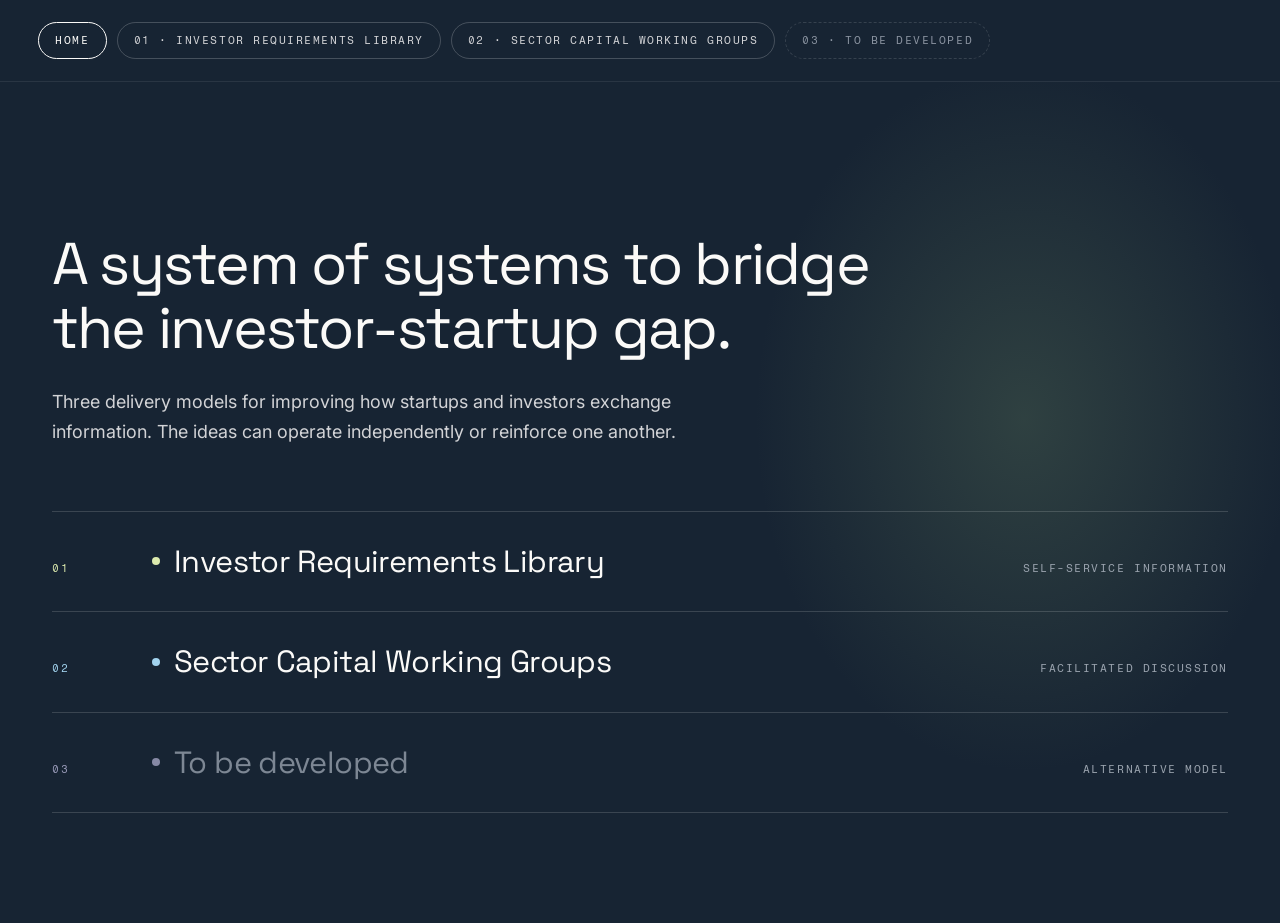
==== bridge/index.html @ 6bd0e29f "Bridge site: hero glow takes the colour of the hovered idea Co-Authored-By: Claude Opus 5.5 <noreply" ====
<!doctype html>
<html lang="en">
<head>
<meta charset="utf-8">
<meta name="viewport" content="width=device-width,initial-scale=1">
<title>Startup and Investor Information · Techleap</title>
<meta name="description" content="Three ways to improve how startups and investors exchange information.">
<meta name="theme-color" content="#172433">
<meta name="robots" content="noindex">
<link rel="preconnect" href="https://fonts.googleapis.com">
<link rel="preconnect" href="https://fonts.gstatic.com" crossorigin>
<link href="https://fonts.googleapis.com/css2?family=Space+Grotesk:wght@300;400;500&family=Inter:wght@400;500&family=Fragment+Mono&display=swap" rel="stylesheet">
<link rel="stylesheet" href="styles.css?v=14">
<link rel="stylesheet" href="case.css?v=14">
<link rel="stylesheet" href="bridge.css?v=14">
<script defer src="app.js?v=14"></script>
</head>
<body class="ir tl" data-view="thesis">
<a class="skip" href="#thesis">Skip to content</a>
<div class="progress" aria-hidden="true"></div>

<header>
  <nav id="main-nav" aria-label="Main navigation">
    <a class="c0" href="#thesis">Home</a>
    <a class="c1" href="#idea1">01 · Investor Requirements Library</a>
    <a class="c2" href="#idea2">02 · Sector Capital Working Groups</a>
    <a class="nav-ph c3" href="#idea3">03 · To be developed</a>
    <div class="mobile-nav-actions"></div>
  </nav>
  <div class="header-tools">
    <button class="quiet menu-toggle" id="menu-toggle" aria-expanded="false" aria-controls="main-nav">Menu <span aria-hidden="true">☰</span></button>
    <span class="temperature" aria-label="Reading progress">0%</span>
  </div>
</header>

<main>

<!-- Hero -->
<section id="thesis" class="dark tl-hero" data-title="Three proposals">
    <div class="wrap">
    <h1 class="reveal">A system of systems to bridge the investor-startup gap.</h1>
    <p class="tl-intro reveal">Three delivery models for improving how startups and investors exchange information. The ideas can operate independently or reinforce one another.</p>
    <div class="tl-ideas reveal">
      <a class="tl-idea c1" href="#idea1"><span>01</span><b>Investor Requirements Library</b><small>Self-service information</small></a>
      <a class="tl-idea c2" href="#idea2"><span>02</span><b>Sector Capital Working Groups</b><small>Facilitated discussion</small></a>
      <a class="tl-idea ph c3" href="#idea3"><span>03</span><b>To be developed</b><small>Alternative model</small></a>
    </div>
  </div>
</section>

<!-- Idea 1 -->
<section id="idea1" class="light tl-idea-sec" data-title="Investor Requirements Library">
  <div class="wrap">
    <a class="tl-back" href="#thesis">← Home</a>
    <div class="tl-idea-head">
      <p class="eyebrow reveal">Idea 01</p>
      <h2 class="reveal">Investor Requirements Library</h2>
      <p class="tl-summary reveal">Collect recurring investor requirements and turn them into practical, sector-specific guidance for startups.</p>
      <div class="tl-mode reveal"><span class="tag">Modality · Asynchronous</span><p>Investor requirements are collected, structured and made available for startups to use independently.</p></div>
    </div>

    <div class="tl-block reveal">
      <span class="tag">The problem</span>
      <p class="tl-lead">Startups often discover what investors require only after fundraising begins. The requirements are fragmented across investors, sectors and individual financing processes.</p>
    </div>

    <div class="tl-block reveal" data-part="2">
      <span class="tag">How it works</span>
      <div class="chain tl-chain"><span>Collect</span><i></i><span>Structure</span><i></i><span>Apply</span><i></i><span>Update</span></div>
      <ol class="tl-steps">
          <li><b>1 · Collect</b><p>Interview investors, production financiers and specialist lenders. Record the evidence they require and the recurring reasons investment decisions are delayed or declined.</p></li>
          <li><b>2 · Structure</b><p>Organise the findings by sector, company maturity, capital need, intended use of funds and financing type.</p></li>
          <li><b>3 · Apply</b><p>Turn the findings into evidence checklists, sector guidance and standard templates that startups can use before approaching investors.</p></li>
          <li><b>4 · Update</b><p>Test the guidance against live financing cases and revise it when investor requirements change.</p></li>
      </ol>
    </div>

    <div class="tl-grid reveal" data-part="3">
      <div class="tl-card">
        <span class="tag">What startups receive</span>
        <ul class="tl-list">
          <li>Sector-specific investor guidance</li>
          <li>A tailored evidence checklist</li>
          <li>A standard format for presenting the financing case</li>
          <li>Clearer feedback on missing evidence</li>
        </ul>
      </div>
      <div class="tl-card">
        <span class="tag">What Techleap learns</span>
        <p>The same information reveals recurring financing barriers across companies and sectors. Techleap can use these patterns to improve its programmes and identify where wider intervention may be needed.</p>
      </div>
    </div>

    <div class="tl-boundary reveal" data-part="3">
      <p>This is not an investor directory, matchmaking platform or promise of capital. It helps startups understand what investors need to make a decision.</p>
    </div>
  </div>
</section>

<!-- Idea 2 -->
<section id="idea2" class="light tl-idea-sec" data-title="Sector Capital Working Groups">
  <div class="wrap">
    <a class="tl-back" href="#thesis">← Home</a>
    <div class="tl-idea-head">
      <p class="eyebrow reveal">Idea 02</p>
      <h2 class="reveal">Sector Capital Working Groups</h2>
      <p class="tl-summary reveal">Bring investors and startups in the same sector together to explain what they need, what they can offer and what prevents them from moving forward.</p>
      <div class="tl-mode reveal"><span class="tag">Modality · Live and participatory</span><p>This addresses the same information gap through direct discussion. Investors and startups explain their needs, constraints and points of disagreement to one another.</p></div>
    </div>

    <div class="tl-block reveal">
      <span class="tag">The problem</span>
      <div class="tl-lead-group">
        <p class="tl-lead">Startups do not always understand which investor requirements are essential, which are negotiable and which reflect the constraints of a particular fund.</p>
        <p class="tl-lead">Investors may not fully understand the development timelines, capital requirements and commercial realities facing companies in the sector.</p>
        <p class="tl-lead">Both sides make decisions with an incomplete view of the other.</p>
      </div>
    </div>

    <div class="tl-block reveal" data-part="2">
      <div class="wg">
        <div class="wg-side">
          <span class="tag">Startups</span>
          <ul><li>Capital needs</li><li>Available evidence</li><li>Commercial constraints</li><li>Fundraising headwinds</li></ul>
        </div>
        <i class="wg-link" aria-hidden="true"></i>
        <div class="wg-core">
          <span class="tag">Facilitated sector discussion</span>
          <ul><li>Compare assumptions</li><li>Examine disagreements</li><li>Identify possible changes</li></ul>
        </div>
        <i class="wg-link" aria-hidden="true"></i>
        <div class="wg-side">
          <span class="tag">Investors</span>
          <ul><li>Investment mandate</li><li>Evidence requirements</li><li>Risk constraints</li><li>Reasons for declining</li></ul>
        </div>
      </div>
      <div class="wg-out">
        <span class="tag">Shared sector findings</span>
        <p>Areas of alignment · Points of disagreement · Actions for both sides · Structural barriers</p>
      </div>
    </div>

    <div class="tl-block reveal" data-part="3">
      <span class="tag">How it works</span>
      <ol class="tl-steps three">
        <li>
          <b>1 · Gather both perspectives</b>
          <p>Before each session, investors and startups provide confidential input on:</p>
          <div class="wg-sub">
            <div><em>Investors</em><ul class="tl-list"><li>What they are trying to invest in</li><li>What evidence they need</li><li>Which risks they can and cannot accept</li><li>Why relevant opportunities fail to progress</li></ul></div>
            <div><em>Startups</em><ul class="tl-list"><li>What capital they need and when</li><li>What evidence they can currently provide</li><li>Where investor requirements are difficult to meet</li><li>Which financing conditions prevent them from progressing</li></ul></div>
          </div>
        </li>
        <li>
          <b>2 · Hold a structured discussion</b>
          <p>A neutral facilitator brings a small, relevant group together around the areas where their responses differ.</p>
          <p>The discussion uses real, anonymised financing cases to examine:</p>
          <ul class="tl-list"><li>Where expectations are aligned</li><li>Where each side misunderstands the other</li><li>What startups could change</li><li>What investors could change</li><li>Which barriers neither side can solve alone</li></ul>
        </li>
        <li>
          <b>3 · Publish the findings</b>
          <p>Produce a concise, anonymised sector brief covering:</p>
          <ul class="tl-list"><li>Investor requirements</li><li>Startup financing needs</li><li>Recurring points of disagreement</li><li>Practical actions for both sides</li><li>Structural barriers requiring further intervention</li></ul>
        </li>
      </ol>
    </div>

    <div class="tl-grid reveal" data-part="4">
      <div class="tl-card">
        <span class="tag">Delivery</span>
        <p>Run recurring working groups for sectors such as climate hardware, biotechnology, agricultural technology and advanced manufacturing.</p>
        <p>Publish the findings on a shared platform so other investors and startups can use them. Update each sector brief as market conditions and investment behaviour change.</p>
      </div>
      <div class="tl-card">
        <span class="tag">The benefit</span>
        <p>Startups gain a clearer view of how investors make decisions. Investors gain a better understanding of the constraints facing companies in the sector. Techleap can identify where better information is sufficient and where a wider market intervention may be required.</p>
      </div>
    </div>

    <div class="tl-boundary reveal" data-part="4">
      <p>This is not a networking event, pitch competition or investor panel. It is a structured discussion designed to improve understanding on both sides of the market.</p>
    </div>

    <div class="tl-connect reveal" data-part="4">
      <span class="tag">How the two ideas connect</span>
      <div class="tl-connect-row">
        <span class="tl-connect-node">02 · Sector Capital Working Groups</span><i aria-hidden="true"></i><span class="tl-connect-node">01 · Investor Requirements Library</span>
      </div>
      <p>The working groups can generate and test the findings published in the Investor Requirements Library. The library makes those findings available to startups that did not attend.</p>
    </div>
  </div>
</section>

<!-- Idea 3: placeholder page -->
<section id="idea3" class="light tl-idea-sec" data-title="Idea 03" data-noslide>
  <div class="wrap">
    <a class="tl-back" href="#thesis">← Home</a>
    <div class="tl-idea-head">
      <p class="eyebrow">Idea 03</p>
      <h2>To be developed</h2>
      <p class="tl-summary">Alternative model</p>
    </div>
  </div>
</section>

</main>

</body>
</html>
---- bridge/styles.css ----
@font-face{font-family:Geist;src:url('assets/geist.woff2') format('woff2');font-weight:100 900;font-display:swap}
:root{--ink:#19212b;--paper:#f3f6f4;--muted:#62676e;--orange:#e6e9ec;--line:#dce0e3;--ease:cubic-bezier(.2,.8,.2,1)}*{box-sizing:border-box}html{scroll-behavior:smooth;scroll-padding-top:90px}body{margin:0;background:var(--paper);color:var(--ink);font-family:Geist,Arial,sans-serif;font-size:16px;line-height:1.55}button,input,a{-webkit-tap-highlight-color:transparent}button,a{touch-action:manipulation}button{font:inherit;cursor:pointer}a{color:inherit}button:focus-visible,a:focus-visible,input:focus-visible,summary:focus-visible{outline:3px solid var(--orange);outline-offset:5px}button{color:inherit}img{max-width:100%;display:block}h1,h2,h3,p{margin:0}h1,h2,h3{font-weight:500;line-height:1.04;letter-spacing:-.055em}h1{font-size:clamp(62px,7.6vw,112px)}h2{font-size:clamp(38px,4.8vw,68px);max-width:20ch}h3{font-size:26px;letter-spacing:-.035em}em{font-style:normal;color:var(--orange)}.wrap{width:min(1280px,calc(100% - 104px));margin:auto}.dark{background:var(--ink);color:#fff}section{padding:100px 0;position:relative;overflow:hidden;scroll-margin-top:10px}.eyebrow{font-size:13px;text-transform:uppercase;letter-spacing:.13em;font-weight:600;margin-bottom:28px}.lede{font-size:21px;line-height:1.5;color:#bac0c5;margin:28px 0 34px;max-width:36ch}.intro{font-size:19px;color:var(--muted);max-width:51ch;margin-top:24px}.dark .intro{color:#bac0c5}.progress{position:fixed;left:0;top:0;height:3px;width:100%;background:var(--orange);transform:scaleX(0);transform-origin:left;z-index:100}header{height:82px;background:rgba(19,25,27,.96);color:white;display:flex;align-items:center;justify-content:space-between;padding:0 4%;position:sticky;top:0;z-index:50;border-bottom:1px solid #ffffff18;backdrop-filter:blur(14px)}.brand img{width:128px;filter:brightness(0) invert(1)}nav{display:flex;gap:32px}nav a{text-decoration:none;font-size:14px;color:#b9bec3;transition:color .2s}nav a:hover,nav a.active{color:#fff}.quiet{background:transparent;border:1px solid #73777c;border-radius:30px;padding:9px 18px;font-size:14px}.quiet:hover{border-color:var(--orange)}.cta{display:inline-flex;gap:45px;align-items:center;background:var(--orange);padding:17px 23px;border:0;border-radius:4px;text-decoration:none;font-size:15px;font-weight:600;transition:transform .25s,background .25s}.cta:hover{background:#5ed48a;transform:translateY(-3px)}.hero{padding:50px 0 0}.hero-grid{display:grid;grid-template-columns:1.1fr 1fr;align-items:center;min-height:650px}.hero-art{height:610px;position:relative;display:grid;place-items:center;isolation:isolate}.hero-art>img{height:490px;object-fit:contain;filter:drop-shadow(0 30px 25px #0008);position:relative;z-index:2;animation:float 7s ease-in-out infinite}.heat-halo{position:absolute;width:90%;aspect-ratio:1;border-radius:50%;background:radial-gradient(ellipse,#e6e9ec80,#21a85c15 45%,transparent 70%);filter:blur(20px);animation:breathe 6s ease-in-out infinite}.orbit{position:absolute;width:94%;aspect-ratio:1;border:1px solid #ffffff18;border-radius:50%}.orbit:after{content:'';position:absolute;inset:30px;border:1px dashed #ffffff12;border-radius:50%;animation:spin 70s linear infinite}.callout{position:absolute;z-index:3;display:flex;flex-direction:column;padding:12px 16px;background:#19212bcc;border-left:2px solid var(--orange);backdrop-filter:blur(10px)}.callout b{font-size:34px;font-weight:500;letter-spacing:-.05em}.callout span{font-size:12px;color:#b9bec3}.callout.top{right:-10px;top:110px}.callout.bottom{left:0;bottom:80px}.render-label{position:absolute;bottom:27px;right:0;color:#959aa1;font-size:12px}.hero-strip{border-top:1px solid #ffffff24;display:grid;grid-template-columns:repeat(3,1fr);padding:27px 0;gap:20px}.hero-strip div{display:flex;gap:22px;align-items:center}.hero-strip strong{color:var(--orange);font-weight:400}.hero-strip span{font-size:14px;color:#c1c5c9}.live{display:inline-block;width:7px;height:7px;background:var(--orange);border-radius:50%;margin-right:8px;box-shadow:0 0 0 5px #e6e9ec15}.skip{position:fixed;left:10px;top:-100px;z-index:101;background:white;padding:15px}.skip:focus{top:10px}footer{padding:30px 0;font-size:13px;color:var(--muted)}@keyframes float{50%{transform:translateY(-12px)}}@keyframes breathe{50%{opacity:.55;transform:scale(.92)}}@keyframes spin{to{transform:rotate(360deg)}}@media(max-width:800px){.wrap{width:calc(100% - 40px)}header{height:70px;padding:0 20px}nav{gap:16px}nav a{font-size:12px}header .quiet{display:none}.brand img{width:100px}.hero-grid{grid-template-columns:1fr}.hero{padding-top:40px}.hero-art{height:440px}.hero-art>img{height:380px}.callout.top{right:0;top:60px}.callout.bottom{bottom:40px}.hero-strip{grid-template-columns:1fr;gap:12px}section{padding:65px 0}.lede{font-size:19px}.eyebrow{font-size:12px}}@media(prefers-reduced-motion:reduce){html{scroll-behavior:auto}*,*:before,*:after{animation:none!important;transition:none!important}}
.section-head{display:grid;grid-template-columns:1.25fr 1fr;gap:70px;align-items:end;margin-bottom:50px}.section-head>.intro{margin:0 0 5px;max-width:38ch}.product-grid,.economics-grid,.market-grid,.expansion-grid,.supply-grid,.team-grid{display:grid;grid-template-columns:1fr 1fr;gap:64px}.product-photo,.supply-photo,.team-photo{position:relative;overflow:hidden;border-radius:6px;background:#e0e4e5}.product-photo{height:460px}.product-photo img,.supply-photo img,.team-photo img{width:100%;height:100%;object-fit:cover;transition:transform 1.2s var(--ease)}.product-photo:hover img,.supply-photo:hover img,.team-photo:hover img{transform:scale(1.025)}.photo-tag{position:absolute;bottom:18px;left:18px;border-radius:3px;background:#19212bdd;color:white;padding:8px 12px;font-size:12px;max-width:calc(100% - 36px)}.product-copy{padding-top:8px}.segmented{display:flex;background:#e6e9eb;padding:5px;border-radius:40px;margin-bottom:32px;max-width:350px;gap:4px}.segmented button{flex:1;border:0;border-radius:30px;padding:12px 8px;background:transparent;font-size:14px;transition:background .25s,box-shadow .25s}.segmented button[aria-pressed=true]{background:white;box-shadow:0 3px 8px #0001}.pill{display:inline-block;text-transform:uppercase;letter-spacing:.08em;font-size:12px;color:#9aa3ad;margin-bottom:16px}.product-copy h3{font-size:38px;line-height:1.12}.product-copy p{color:var(--muted);margin-top:18px;max-width:38ch}.spec-row{display:flex;gap:55px;margin:25px 0}.spec-row b{font-weight:500;font-size:30px;letter-spacing:-.04em}.spec-row small{display:block;color:var(--muted);font-size:13px}details{border-top:1px solid var(--line);margin-top:30px}summary{cursor:pointer;display:flex;justify-content:space-between;gap:25px;padding:20px 0;list-style:none;font-size:14px;font-weight:500}summary::-webkit-details-marker{display:none}summary>span{color:var(--orange);font-size:21px;line-height:1;transition:transform .3s}details[open] summary>span{transform:rotate(45deg)}.detail-body{max-width:100ch;font-size:14px;line-height:1.8;color:var(--muted);padding:0 0 25px;animation:appear .35s var(--ease)}.detail-body a{display:block;margin-top:15px;text-underline-offset:5px}.dark details{border-color:#ffffff25}.dark .detail-body{color:#b7bec4}.cycle{display:grid;grid-template-columns:repeat(4,1fr);position:relative;margin-top:45px;border-top:1px solid var(--line);padding-top:22px;gap:12px}.cycle button{border:0;background:transparent;text-align:left;padding:15px 0;position:relative;font-size:15px}.cycle button span{display:block;font-size:12px;color:var(--muted);margin-bottom:8px}.cycle button[aria-pressed=true]{color:#9aa3ad}.cycle button[aria-pressed=true]:before{content:'';height:3px;position:absolute;top:-24px;left:0;right:0;background:var(--orange)}.cycle-line{position:absolute;top:-2px;left:0;width:50px;height:3px;background:var(--orange);animation:flow 5s linear infinite;pointer-events:none}.cycle-copy{color:var(--muted);font-size:15px;min-height:48px;max-width:82ch}.proof-numbers{display:flex;justify-content:flex-end;gap:48px}.proof-numbers b{display:block;font-size:75px;line-height:1.2;font-weight:400;letter-spacing:-.07em;color:var(--orange)}.proof-numbers span{font-size:13px;color:#b9bfc5}.proof-stage{height:470px;position:relative;overflow:hidden;border-radius:6px}.proof-stage>img{width:100%;height:100%;object-fit:cover}.proof-stage:after{content:'';position:absolute;inset:0;background:linear-gradient(90deg,#121820e8,#12182055 65%,#0001)}.proof-overlay{position:absolute;left:40px;bottom:40px;z-index:2;max-width:440px}.proof-overlay .pill{color:#9aa3ad}.proof-overlay h3{font-size:38px;max-width:18ch}.proof-overlay p{font-size:16px;color:#d6dade;margin:18px 0 25px;max-width:38ch}.proof-overlay a{font-size:14px;text-underline-offset:5px}.proof-tabs{display:grid;grid-template-columns:repeat(3,1fr)}.proof-tabs button{background:transparent;border:0;border-bottom:2px solid #ffffff20;color:#a9afb5;text-align:left;padding:22px 15px;font-size:14px;transition:color .3s,border .3s}.proof-tabs button[aria-pressed=true]{border-color:var(--orange);color:white}.economics-grid{background:white;border:1px solid var(--line);padding:38px;gap:65px;border-radius:6px}.controls label,.cost-card label{display:flex;justify-content:space-between;gap:14px;align-items:center;font-size:14px;margin-top:30px}.controls output,.cost-card output{white-space:nowrap;font-weight:600}input[type=range]{width:100%;accent-color:var(--orange);cursor:pointer;height:30px;margin:13px 0 0}.range-ends{display:flex;justify-content:space-between;font-size:12px;color:var(--muted)}.text-button{border:0;border-bottom:1px solid var(--line);padding:4px 0;background:transparent;font-size:14px;margin-top:35px}.result-head{font-size:24px;letter-spacing:-.035em;line-height:1.3;min-height:62px;max-width:25ch;margin-bottom:25px}.cost-row{margin:23px 0}.cost-row>div:first-child{display:flex;align-items:center;justify-content:space-between;gap:15px;font-size:14px}.cost-row strong{font-size:18px;font-weight:500;font-variant-numeric:tabular-nums}.bar{height:13px;background:#edf0f1;margin-top:10px;border-radius:2px;overflow:hidden}.bar i{display:block;width:80%;height:100%;background:#9ca5ac;transition:width .65s var(--ease)}.accent .bar i{background:var(--orange)}.accent strong{color:#9aa3ad}.fineprint{font-size:13px;color:var(--muted);line-height:1.7;margin-top:26px}.market-section{background:#e4ece7}.market-number{border-right:1px solid #cbd2d7;padding-right:55px}.market-number>b{font-size:160px;letter-spacing:-.09em;line-height:1.15;display:block;font-weight:400;margin:20px 0}.market-number>p{color:var(--muted)}.go-to-market article{padding:0 0 25px;margin-bottom:25px;border-bottom:1px solid #cbd2d7}.go-to-market article:last-child{border:0;margin:0;padding:0}.go-to-market article>span{font-size:12px;letter-spacing:.06em;text-transform:uppercase;color:#9aa3ad}.go-to-market h3{margin:13px 0}.go-to-market p{color:var(--muted);font-size:16px;max-width:41ch}.supply-grid{gap:55px}.supply-photo{height:310px}.supply-steps{display:flex;align-items:center;justify-content:space-between;gap:5px;margin:20px 0}.supply-steps button{border:1px solid var(--line);border-radius:20px;background:transparent;padding:8px 12px;font-size:13px}.supply-steps button[aria-pressed=true]{background:var(--ink);border-color:var(--ink);color:white}.supply-steps>span{color:#858c92}.supply-description{min-height:130px}.supply-description p{font-size:15px;color:var(--muted);margin-top:14px;max-width:50ch}.cost-card{border:1px solid var(--line);padding:35px;border-radius:6px;background:white;align-self:start}.cost-big{font-size:clamp(60px,6vw,85px);line-height:1.2;letter-spacing:-.07em;font-variant-numeric:tabular-nums}.cost-card>p:not(.eyebrow){font-size:14px;color:var(--muted)}.component-bar{background:#b8c2c9;height:32px;margin-top:35px;border-radius:3px;overflow:hidden}.component-bar i{display:block;background:var(--orange);height:100%;width:63%;transition:width .6s var(--ease)}.legend{display:flex;justify-content:space-between;font-size:13px;margin-top:14px}.legend i{display:inline-block;width:8px;height:8px;background:var(--orange);margin-right:8px}.team-section{background:#e4ece7}.team-photo{min-height:540px}.team-grid{align-items:center}.founder{margin-top:30px;border-top:1px solid #cbd2d7;padding-top:24px}.founder h3{font-size:24px}.founder span{display:block;font-size:12px;letter-spacing:.04em;text-transform:uppercase;margin-top:10px;color:#9aa3ad}.founder p{margin-top:14px;color:var(--muted);font-size:15px}.team-next{margin-top:30px;font-size:14px;max-width:48ch}.round-section h2{max-width:22ch}.raise{justify-self:end}.raise>b{font-size:85px;line-height:1.1;font-weight:400;letter-spacing:-.06em;display:block}.raise>span{display:block;color:#9aa3ad;margin:12px 0}.raise small{display:block;color:#a4acb4;font-size:12px}.funds{display:flex;gap:6px}.funds button{flex:var(--allocation);min-width:0;display:flex;flex-direction:column;align-items:flex-start;background:#292c31;border:1px solid #ffffff12;padding:28px 20px;border-radius:4px;transition:background .3s,transform .3s}.funds button[aria-pressed=true]{background:var(--orange);color:var(--ink);transform:scale(1.045);position:relative;z-index:1;box-shadow:0 14px 40px #0006}.funds button>span{font-size:42px;line-height:1.2;letter-spacing:-.06em}.funds button>b{font-size:15px;font-weight:500;margin-top:18px}.funds button>small{font-size:13px;opacity:.8;margin-top:4px}.fund-detail{display:grid;grid-template-columns:150px 1fr 1fr;gap:30px;align-items:start;padding:35px 0;min-height:160px}.fund-detail>span{font-size:12px;text-transform:uppercase;letter-spacing:.08em;color:#9aa3ad}.fund-detail h3{font-size:26px}.fund-detail p{color:#b6bec5;font-size:15px}.milestones{display:grid;grid-template-columns:repeat(3,1fr);gap:36px;border-top:1px solid #ffffff24;padding-top:28px}.milestones b{font-size:21px;font-weight:500}.milestones p{font-size:14px;color:#b6bec5;margin-top:12px;max-width:27ch}.closing{display:flex;align-items:center;justify-content:space-between;gap:30px;margin-top:70px;padding-top:50px;border-top:1px solid #ffffff24}.closing>p{font-size:32px;letter-spacing:-.04em;line-height:1.25}.closing .cta{color:var(--ink)}.deck-controls{position:fixed;z-index:90;bottom:20px;left:50%;transform:translateX(-50%);background:#151c25f5;border:1px solid #ffffff35;border-radius:40px;box-shadow:0 8px 40px #0006;padding:8px;color:white;display:flex;gap:18px;align-items:center;max-width:calc(100% - 30px);white-space:nowrap}.deck-controls[hidden]{display:none}.deck-controls button{background:#ffffff12;border:0;border-radius:25px;padding:9px 14px;font-size:14px}.deck-controls button:hover{background:#e6e9ec;color:#19212b}.deck-controls span{font-size:13px}.deck-controls small{font-size:11px;color:#b9bec5;margin-left:5px}#slide-count{color:#9aa3ad}.presenting section{min-height:calc(100svh - 80px)}.js-motion .reveal{opacity:0;transform:translateY(24px);transition:opacity .8s var(--ease),transform .8s var(--ease)}.js-motion .reveal.visible{opacity:1;transform:none}.state-enter{animation:appear .45s var(--ease)}@keyframes appear{from{opacity:.25;transform:translateY(6px)}to{opacity:1;transform:none}}@keyframes flow{from{left:0;opacity:0}15%{opacity:1}85%{opacity:1}to{left:calc(100% - 50px);opacity:0}}@media(max-width:1050px){.wrap{width:calc(100% - 60px)}.section-head{gap:40px}.product-grid,.economics-grid,.market-grid,.expansion-grid,.supply-grid,.team-grid{gap:32px}.fund-detail{grid-template-columns:1fr 1fr}.fund-detail>span{grid-column:1/-1}.cost-card{padding:25px}.controls label{flex-wrap:wrap}.funds button{padding:24px 15px}.proof-numbers{gap:26px}.team-photo{min-height:500px}}@media(max-width:800px){.wrap{width:calc(100% - 40px)}.section-head{grid-template-columns:1fr;gap:20px;margin-bottom:30px}.section-head>.intro{max-width:50ch}.product-grid,.economics-grid,.market-grid,.expansion-grid,.supply-grid,.team-grid{grid-template-columns:1fr;gap:30px}.product-photo{height:360px}.product-copy{padding:0}.product-copy h3{font-size:34px}.cycle{grid-template-columns:1fr 1fr;gap:0 20px}.cycle button[aria-pressed=true]:before{top:0}.cycle-line{display:none}.cycle-copy{min-height:80px}.proof-numbers{justify-content:flex-start;gap:50px}.proof-numbers b{font-size:60px}.proof-stage{height:420px}.proof-overlay{left:24px;bottom:28px;right:24px}.proof-overlay h3{font-size:32px}.proof-tabs button{font-size:12px;padding:18px 7px}.economics-grid{padding:24px;gap:30px}.result-head{min-height:0}.market-number{border-right:0;padding-right:0;border-bottom:1px solid #cbd2d7;padding-bottom:20px}.market-number>b{font-size:120px}.team-photo{height:390px;min-height:0}.raise{justify-self:start}.raise>b{font-size:70px}.funds{gap:5px}.funds button{flex:1;padding:20px 10px}.funds button>span{font-size:34px}.funds button>b{font-size:13px}.fund-detail{grid-template-columns:1fr;gap:15px;min-height:210px}.milestones{gap:20px}.milestones b{font-size:18px}.milestones p{font-size:13px}.closing{align-items:flex-start;flex-direction:column;margin-top:45px;padding-top:30px}.closing>p{font-size:28px}#slide-title{display:none}.deck-controls{gap:10px}.presenting section{min-height:auto}}@media(max-width:400px){header nav{gap:10px}header nav a{font-size:11px}.brand img{width:85px}.supply-steps button{font-size:12px;padding:8px}.supply-steps>span{font-size:12px}.hero h1{font-size:58px}.proof-tabs button{font-size:11px}}@media(prefers-reduced-motion:reduce){.js-motion .reveal{opacity:1;transform:none}}@media print{header,.progress,.deck-controls,.skip,.cta{display:none!important}body,.dark,.market-section,.team-section{background:white!important;color:#19212b!important}.wrap{width:100%}section{overflow:visible;padding:25px 0;break-before:page}section:first-child{break-before:auto}h1{font-size:60px}h2{font-size:36px}.hero-grid{min-height:0}.hero-art{height:400px}.hero-art>img{height:330px}.hero-strip{color:#19212b}.reveal{opacity:1!important;transform:none!important}p,.intro,.dark .intro,.lede{color:#535b63!important}.product-grid,.team-grid{grid-template-columns:1fr 1fr}.team-photo{min-height:350px}.funds button{color:#19212b!important;background:#eee}.funds button[aria-pressed=true]{background:#c9ced3}details{display:none}.heat-halo,.orbit{display:none}a{text-decoration:none}.callout{display:none}}

/* Review-led additions. Retains Tarnoc's existing type and palette. */
.hero h1{font-size:clamp(48px,5.9vw,86px);max-width:12.5ch}.hero-grid{grid-template-columns:1.15fr .85fr}.hero-strip strong{font-size:clamp(36px,4.8vw,68px);letter-spacing:-.05em;line-height:1.1}.hero-strip>div{align-items:flex-start;flex-direction:column;gap:10px}.hero-strip span{font-size:14px}.temperature{color:var(--orange);font-variant-numeric:tabular-nums;white-space:nowrap;font-size:14px}.orbit-two{transform:rotate(60deg);animation-direction:reverse;animation-duration:24s;inset:18% 6%}.orbit-two::after{content:'';position:absolute;top:50%;left:-4px;width:8px;height:8px;background:var(--orange);border-radius:50%}.turbine-reveal{text-align:center;min-height:100svh;display:grid;place-items:center}.turbine-reveal h2{max-width:none;margin:auto;font-size:clamp(38px,5.3vw,78px)}.turbine-reveal h2 span{color:#9ca3a9}.turbine-reveal .intro{margin:28px auto 0}.unit-reveal{height:clamp(250px,42vh,470px);width:auto;max-width:100%;object-fit:contain;margin:0 auto 38px}.technology-grid{display:grid;grid-template-columns:1.1fr 1fr;gap:64px;align-items:center}.technology-grid svg{width:100%;max-height:580px!important}.technology-steps{display:grid;gap:8px}.technology-steps button{display:grid;grid-template-columns:32px 1fr;text-align:left;padding:20px 16px;border:1px solid transparent;background:transparent;border-radius:8px;color:#9ea7ae;gap:8px 12px}.technology-steps button[aria-pressed=true]{border-color:#3f6b50;background:#1f2b26;color:#f3f6f4}.technology-steps button>span{font-size:12px;color:var(--orange)}.technology-steps b{font-size:22px;line-height:1.2;font-weight:500}.technology-steps p{grid-column:2;font-size:15px;line-height:1.5;max-width:40ch}.flow{stroke-dasharray:7 5;animation:airflow 1.1s linear infinite}.rotor{transform-box:fill-box;transform-origin:center;animation:turbine-spin var(--rpm,1s) linear infinite}@keyframes airflow{to{stroke-dashoffset:-24}}@keyframes turbine-spin{to{transform:rotate(360deg)}}.detail-body p+p{margin-top:18px}.pilot-grid{display:grid;grid-template-columns:repeat(3,1fr);gap:20px}.pilot-grid article{position:relative;aspect-ratio:4/5;overflow:hidden;border-radius:8px;background:#292b30}.pilot-grid article:after{content:'';position:absolute;inset:0;background:linear-gradient(transparent 35%,#19212bee)}.pilot-grid img{width:100%;height:100%;object-fit:cover;transition:transform .6s}.pilot-grid article:hover img{transform:scale(1.025)}.pilot-grid article>div{position:absolute;bottom:28px;left:24px;right:24px;z-index:1}.pilot-grid .eyebrow{margin-bottom:12px;font-size:11px}.pilot-grid h3{font-size:clamp(23px,2.5vw,34px);line-height:1.08;max-width:16ch}.pilot-logos{display:flex;gap:36px;align-items:center;flex-wrap:wrap;margin-top:36px;padding:20px 28px;background:#f3f6f4;border-radius:8px;color:#62676e;font-size:13px}.pilot-logos img{width:110px;height:45px;object-fit:contain}.channels{display:grid;grid-template-columns:repeat(3,1fr);gap:40px}.channels article{border-top:1px solid var(--line);padding-top:24px}.channel-n{display:block;font-size:60px;color:var(--orange);letter-spacing:-.06em;margin-bottom:32px}.channels h3{font-size:30px;margin-bottom:22px}.channels p{color:var(--muted);font-size:16px;line-height:1.6}.channels h4{font-size:13px;margin:28px 0 10px}.channel-proof{font-size:13px;margin-top:26px;padding-top:20px;border-top:1px solid var(--line)}.market-number>b{font-size:clamp(100px,15vw,220px);line-height:1.05;letter-spacing:-.08em;display:block}.margin-card .cost-big{font-size:clamp(70px,9vw,128px)}.margin-card h3{margin:8px 0 20px}.margin-card ul{padding-left:20px;display:grid;gap:16px;margin:32px 0;font-size:16px}.team-roster{display:grid;grid-template-columns:repeat(3,1fr);gap:48px 40px;margin-top:64px}.person img,.person-initials{width:88px;height:88px;object-fit:cover;border-radius:50%;margin-bottom:22px}.person-initials{display:grid;place-items:center;background:#e5e7e9;color:#62676e;font-size:28px}.person h3{font-size:23px;margin-bottom:6px}.person-role{color:var(--orange);font-size:13px;font-weight:600}.person p{font-size:14px;line-height:1.6;color:var(--muted);margin:16px 0;max-width:36ch}.person a{font-size:13px;text-underline-offset:4px}.founder a{text-decoration:none}.founder a:hover{text-decoration:underline}.team-photo{max-height:540px}.final-slide{min-height:100svh;display:flex;align-items:center;padding:120px 0;isolation:isolate}.final-slide h2{font-size:clamp(50px,7.8vw,118px);max-width:17ch;line-height:1.02}.final-slide .intro{font-size:26px;margin-bottom:38px}.final-slide .cta{border:0}.closing-email{display:block;margin-top:28px;font-size:17px;text-underline-offset:6px}.final-temp{position:absolute;bottom:-.25em;right:-.04em;font-size:clamp(150px,29vw,480px);font-weight:600;letter-spacing:-.08em;color:#ffffff05;z-index:-1;line-height:1}.raise b{font-size:clamp(85px,11vw,150px)}dialog{color:var(--ink);background:var(--paper);border:1px solid var(--line);border-radius:16px;padding:52px;width:min(560px,calc(100% - 32px));max-height:90svh}dialog::backdrop{background:#19212bbb}dialog h2{font-size:54px;margin-bottom:24px}dialog>p:not(.eyebrow){margin:20px 0;color:var(--muted)}dialog .cta{display:flex;margin-top:28px}#close-contact{position:absolute;right:16px;top:12px;border:0;background:transparent;font-size:30px}.contact-calendar{display:block;margin-top:20px}.contact-calendar[hidden]{display:none}body:has(dialog[open]){overflow:hidden}
@media(max-width:1000px){header nav{display:none}.hero-grid{grid-template-columns:1fr 1fr}.technology-grid{gap:24px}.channels{gap:24px}.team-roster{gap:36px 24px}.hero h1{font-size:clamp(46px,6vw,70px)}}
@media(max-width:700px){.hero-grid,.technology-grid{grid-template-columns:1fr}.hero h1{font-size:clamp(45px,9.8vw,68px);max-width:14ch}.hero-art{height:380px}.hero-strip{gap:16px}.hero-strip strong{font-size:36px}.hero-strip span{font-size:11px}.temperature{font-size:12px}header{gap:10px}header .quiet{font-size:11px;padding:8px}#present{display:none}.turbine-reveal{min-height:90svh}.channels{grid-template-columns:1fr;gap:42px}.channel-n{margin-bottom:16px;font-size:46px}.pilot-grid{grid-template-columns:1fr}.pilot-grid article{aspect-ratio:5/4}.pilot-grid h3{font-size:32px}.pilot-logos{gap:20px}.pilot-logos img{width:80px}.team-roster{grid-template-columns:repeat(2,1fr)}.person h3{font-size:21px}.bar-row{grid-template-columns:1fr;gap:8px}.bar-lab{display:flex;justify-content:space-between;gap:12px}.bar-lab b{font-size:13px}.bar-lab>span{font-size:11px}.kpis{gap:14px}.kpi .v{font-size:27px}.drw-b{padding:0 20px 24px}.calc-in{grid-template-columns:1fr!important}.final-slide h2{font-size:clamp(45px,9.7vw,72px)}dialog{padding:40px 28px}.hero-strip>div{min-width:0}.technology-grid svg{max-height:430px!important}}
@media(prefers-reduced-motion:reduce){.flow,.rotor,.orbit,.orbit-two{animation:none!important}.bar-fill:before,.pilot-grid img{transition:none!important}}

/* ═══════════════ v3 · visual refinement, September 2026 ═══════════════ */

/* Header: brand left, navigation centred, tools right */
header{display:grid;grid-template-columns:1fr auto 1fr;align-items:center;gap:24px;padding:0 max(24px,3%)}
header nav{justify-self:center;gap:26px}
.header-tools{justify-self:end;display:flex;align-items:center;gap:14px}
.temperature{min-width:5.4ch;text-align:right}

/* Hero: a smaller unit, centred traction figures */
.hero-grid>*{min-width:0}
.hero-strip{grid-template-columns:repeat(3,1fr);justify-items:center;text-align:center;padding:30px 0}
.hero-strip>div{align-items:center}

/* Reveal: larger product image */
.unit-reveal{height:clamp(320px,60vh,660px);margin-bottom:44px}

/* Section heads: the intro sits on the heading's first line */
.section-head{align-items:start}
.section-head>.intro{margin-top:calc(48px + clamp(5px,2.5vw - 14px,21px))}
.section-head>.raise{align-self:end;text-align:right}
.raise>span{margin:8px 0 0}
.section-head.compact{margin-bottom:34px}

/* Deep-dive rail: replaces the inline + expanders, opens the sheet on the right */
.deep{display:flex;flex-wrap:wrap;align-items:center;gap:10px;margin-top:36px;padding-top:22px;border-top:1px solid var(--line)}
.dark .deep{border-color:#ffffff22}
.deep-label{font-size:13px;font-weight:600;letter-spacing:.02em;margin-right:8px}
.deep button{font:inherit;font-size:13px;font-weight:500;padding:9px 15px;border-radius:30px;border:1px solid #c3c9ce;background:transparent;color:inherit;transition:border-color .2s,background .2s,transform .2s}
.deep button:hover{border-color:var(--orange);background:#e6e9ec14;transform:translateY(-1px)}
.dark .deep button{border-color:#ffffff30}
.product-copy .deep{margin-top:28px}
.market-number .deep{margin-top:28px;border-color:#cbd2d7}

/* Technology diagram */
.technology-grid svg{width:100%;height:auto;max-height:560px!important}

/* Product selector */
.segmented{max-width:300px}

/* Pilots: location pins, logos centred on the dark ground */
.pilot-grid .pin{display:inline-flex;align-items:center;gap:8px;margin-top:12px;font-size:12px;color:#c6ccd1}
.pilot-grid .pin:before{content:'';width:7px;height:7px;border-radius:50%;background:var(--orange);box-shadow:0 0 0 4px #e6e9ec26;flex:none}
.pilot-logos{justify-content:center;gap:clamp(28px,5vw,72px);margin-top:44px;padding:30px 0 0;background:transparent;border-radius:0;border-top:1px solid #ffffff18;color:#8f969c;font-size:12px;text-transform:uppercase;letter-spacing:.12em}
.pilot-logos img{width:auto;height:36px;max-width:170px;object-fit:contain;opacity:.85;transition:opacity .2s}
.pilot-logos img:hover{opacity:1}

/* Supply: two margin targets */
.margin-card .eyebrow{margin-bottom:22px}
.margin-pair{display:grid;grid-template-columns:1fr 1fr;gap:24px;margin-bottom:22px}
.margin-pair>div{border-left:2px solid var(--orange);padding-left:18px}
.margin-pair .cost-big{font-size:clamp(54px,5.4vw,84px);line-height:1;letter-spacing:-.06em}
.margin-pair b{display:block;font-size:17px;font-weight:500;margin-top:10px}
.margin-pair span{display:block;font-size:13px;color:var(--muted);margin-top:2px}
.margin-card ul{margin:22px 0}
.cost-card>p:not(.eyebrow):not(.fineprint){font-size:15px}

/* Team: frame the founders */
.team-photo img{object-position:88% 50%}

/* Sheet: the deep dive, opening from the right */
dialog#sheet{outline:none;border:0;padding:0;margin:0 0 0 auto;max-width:min(580px,100%);width:100%;height:100%;max-height:100%;background:transparent;color:#f3f6f4;border-radius:0;overflow:visible}
dialog#sheet::backdrop{background:#08090bb8;backdrop-filter:blur(6px)}
.sheet-in{outline:none;height:100%;overflow-y:auto;overscroll-behavior:contain;background:linear-gradient(170deg,#181f22,#151619 60%,#151c25);border-left:1px solid #ffffff1c;padding:clamp(28px,3.4vw,44px) clamp(24px,3vw,48px) clamp(48px,6vw,72px);box-shadow:-30px 0 80px -30px #000c}
dialog#sheet[open] .sheet-in{animation:sheetIn .46s var(--ease) both}
@keyframes sheetIn{from{transform:translateX(34px);opacity:.3}}
.sheet-x{position:sticky;top:0;float:right;z-index:3;width:36px;height:36px;border-radius:50%;background:#26282e;border:1px solid #ffffff22;color:#d6dade;font-size:20px;line-height:1;display:grid;place-items:center;transition:transform .3s,border-color .2s}
.sheet-x:hover{border-color:var(--orange);transform:rotate(90deg)}
#sheetK{color:var(--orange);margin-bottom:14px}
#sheetH{font-size:clamp(26px,2.6vw,34px);line-height:1.12;letter-spacing:-.04em;max-width:20ch;font-weight:500}
#sheetB{margin-top:24px}
#sheetB p{font-size:14.5px;line-height:1.7;color:#c1c7cc;margin-bottom:15px}
#sheetB p:last-child{margin-bottom:0}
#sheetB b{color:#fff;font-weight:500}
#sheetB h4{font-size:13px;font-weight:600;letter-spacing:.02em;color:#fff;margin:26px 0 11px;padding-top:16px;border-top:1px solid #ffffff18}
#sheetB ul{margin:0 0 15px;padding-left:0;list-style:none}
#sheetB li{font-size:14px;line-height:1.65;color:#c1c7cc;padding-left:18px;position:relative;margin-bottom:8px}
#sheetB li::before{content:'';position:absolute;left:0;top:.7em;width:7px;height:1px;background:var(--orange)}
#sheetB .src{font-size:11.5px;line-height:1.65;color:#8b9298;border-top:1px solid #ffffff18;padding-top:14px;margin-top:22px}
#sheetB table{width:100%;border-collapse:collapse;font-size:13px;margin:6px 0 18px;font-variant-numeric:tabular-nums}
#sheetB th,#sheetB td{padding:9px 8px;text-align:right;border-bottom:1px solid #ffffff14}
#sheetB th:first-child,#sheetB td:first-child{text-align:left}
#sheetB th{font-weight:500;color:#8b9298;font-size:11px;text-transform:uppercase;letter-spacing:.08em}
#sheetB tr.tot td{color:#fff;font-weight:500;border-bottom:0}
#sheetB .warn{border:1px solid #e6e9ec48;background:#e6e9ec12;border-radius:8px;padding:14px 16px;font-size:13.5px;line-height:1.6;color:#e2e6e9;margin:18px 0}
#sheetB a{display:inline-block;margin-top:18px;font-size:14px;text-underline-offset:5px}
body:has(dialog#sheet[open]){overflow:hidden}

@media(max-width:1000px){header{grid-template-columns:auto 1fr}header nav{display:none}.header-tools{justify-self:end}}
@media(max-width:800px){.margin-pair{gap:16px}.hero-strip{grid-template-columns:1fr}.pilot-logos{gap:24px}.pilot-logos img{height:26px}#economics{padding:60px 0}dialog#sheet{max-width:100%}.sheet-in{border-left:0}.section-head>.intro{margin-top:0}.section-head>.raise{text-align:left}}
@media(max-width:700px){.unit-reveal{height:clamp(260px,50vh,460px)}}
@media print{.deep,dialog#sheet{display:none!important}.calc-drawer{display:none}}

/* ═══════════════ v4 · second review round, September 2026 ═══════════════ */

/* Hero: fills the first screen, smaller headline, larger unit, rings centred on it */
.hero{padding:0;min-height:calc(100svh - 82px);display:flex;flex-direction:column;justify-content:center}
.hero-grid{min-height:0;flex:1 0 auto;align-items:center;padding:24px 0 8px}
.hero h1{font-size:clamp(34px,3.55vw,54px);max-width:none;line-height:1.06}
.hero .lede{margin:22px 0 30px}
.hero-art{height:clamp(360px,50svh,520px);container-type:size}
.hero-art>img{height:72cqh;width:auto;max-width:none;object-fit:contain}
.heat-halo{width:min(92cqw,92cqh);aspect-ratio:1;inset:0;margin:auto}
.orbit{position:absolute;inset:0;margin:auto;width:min(96cqw,96cqh);aspect-ratio:1;border:1px solid #ffffff18;border-radius:50%}
.orbit:after{content:'';position:absolute;inset:26px;border:1px dashed #ffffff12;border-radius:50%;animation:spin 70s linear infinite}
.orbit.orbit-two{width:min(70cqw,70cqh);border-style:dashed;border-color:#ffffff14;transform:none;animation:spin 24s linear infinite reverse}
.orbit-two::after{content:'';position:absolute;inset:auto;top:50%;left:-4px;width:8px;height:8px;margin-top:-4px;background:var(--orange);border:0;border-radius:50%;box-shadow:0 0 0 5px #e6e9ec22;animation:none}
.callout.top{right:0;top:10%}
.callout.bottom{left:0;bottom:2%}
.render-label{bottom:8px}
.hero-strip{padding:26px 0 30px;flex:none}
.hero-strip strong{font-size:clamp(34px,4.2vw,60px)}

/* Product: grid follows the section-head split, product frames match the studio photos */
.product-grid,.supply-grid{grid-template-columns:1.25fr 1fr;gap:70px}
.product-photo{height:auto;aspect-ratio:4/3;background:#a9a9a9;display:grid;place-items:center}
.product-photo img{width:100%;height:100%;object-fit:contain}
.product-photo[data-look=render]{background:#e9ecee}
.product-photo[data-look=render] img{padding:6%}
.spec-row{gap:44px}

/* Calculator: results first, assumptions in a drawer */
#economics{padding:70px 0}
.hintbox,.assump{font-size:12px;line-height:1.6;color:var(--muted)}
.calc{border:1px solid var(--line);border-radius:12px;overflow:hidden;background:#fff}
.calc-out{padding:24px 30px 22px}
.calc-out-head{display:flex;justify-content:space-between;align-items:baseline;gap:20px;margin-bottom:18px}
.calc-out-head .eyebrow{margin:0}
.calc-out-head .hintbox{font-size:11.5px;text-align:right;max-width:52ch}
.calc-main{display:grid;grid-template-columns:1.6fr 1fr;gap:36px 48px;align-items:start}
.bars{display:grid;gap:12px}
.bar-row{display:grid;grid-template-columns:210px 1fr;gap:16px;align-items:center}
.bar-lab b{font-size:14px;display:block;font-weight:500;line-height:1.25}
.bar-lab>span{font-size:11.5px;color:var(--muted)}
.bar-track{height:34px;background:#eceff1;border-radius:5px;position:relative}
.bar-fill{height:100%;position:relative;isolation:isolate;display:flex;align-items:center;justify-content:flex-end;padding:0 10px}
.bar-fill:before{content:'';position:absolute;inset:0;background:#b3bcc4;transform:scaleX(var(--p,1));transform-origin:left;border-radius:5px;z-index:-1;transition:transform .25s}
.bar-fill.ttk:before{background:#9fe6b9}
.bar-fill.combi:before{background:#5ed48a}
.bar-fill span{font-size:13.5px;font-weight:600;font-variant-numeric:tabular-nums;padding:2px 6px;background:#ffffffd9;border-radius:3px}
.bar-row.win .bar-lab b:after{content:' · Lowest';color:#1c6f40;font-size:11px;font-weight:600}
.verdict{margin:18px 0 0;padding:14px 0 0;border-top:1px solid var(--line);font-size:14px;line-height:1.55;color:#3c4247;max-width:none}
.kpis{display:grid;gap:0;border-left:1px solid var(--line);padding-left:36px;align-self:stretch;align-content:space-between}
.kpi{text-align:center;padding:14px 8px}
.kpi+.kpi{border-top:1px solid var(--line)}
.kpi .v{font-size:clamp(28px,3vw,42px);font-weight:500;letter-spacing:-.04em;color:#9aa3ad;line-height:1.05}
.kpi .k{font-size:11.5px;color:var(--muted);line-height:1.45;margin:8px auto 0;max-width:24ch}
.calc-out .assump{margin-top:18px;padding-top:14px;border-top:1px solid var(--line);font-size:11px;line-height:1.55;color:#7a8087}
.calc-drawer{border-top:1px solid var(--line);background:#f0f2f4;margin:0}
.calc-drawer summary{display:flex;justify-content:space-between;align-items:center;padding:16px 30px;font-size:14px;font-weight:500;cursor:pointer;list-style:none}
.calc-drawer summary::-webkit-details-marker{display:none}
.calc-drawer summary>span{color:inherit;font-size:14px;transform:none!important;transition:none}
.calc-drawer summary i{font-style:normal;color:var(--orange);font-size:22px;line-height:1;transition:transform .3s}
.calc-drawer[open] summary i{transform:rotate(45deg)}
.calc-drawer[open] summary{border-bottom:1px solid var(--line)}
.calc-in{padding:20px 30px 24px;display:grid;grid-template-columns:repeat(4,1fr);gap:16px 26px;align-content:start;animation:appear .35s var(--ease)}
.fld{min-width:0}
.fld.span2{grid-column:span 2}
.fld-t{font-size:12px;font-weight:500;margin-bottom:7px;color:var(--ink)}
.fld label{display:flex;justify-content:space-between;align-items:baseline;gap:8px;font-size:12px;margin:0 0 2px;color:#4c5157;line-height:1.35}
.fld label>span{white-space:nowrap;overflow:hidden;text-overflow:ellipsis;min-width:0}
.fld label b{white-space:nowrap;font-size:12.5px;font-weight:600;color:var(--ink);font-variant-numeric:tabular-nums}
.fld input[type=range]{width:100%;margin:2px 0 0;height:18px;accent-color:var(--orange)}
.seg{display:flex;border:1px solid #cbd1d6;padding:3px;gap:3px;border-radius:6px;background:#fff}
.seg button{border:0;background:transparent;padding:8px;border-radius:4px;font-size:12px;flex:1;white-space:nowrap}
.seg button[aria-pressed=true]{background:var(--ink);color:#f3f6f4}
.calc-in-foot{grid-column:1/-1;display:flex;justify-content:flex-end}
.calc-in .text-button{margin:0;font-size:12px;border-bottom-color:#b8bec3}
.model-note{margin-top:16px;font-size:12px;max-width:none}

/* Market: the funnel from the Claude deck */
.why{display:flex;gap:18px;align-items:flex-start;border-left:2px solid var(--orange);padding:4px 0 4px 18px;margin:-10px 0 40px;max-width:70ch}
.why>span{font-size:11px;letter-spacing:.14em;text-transform:uppercase;color:#9aa3ad;font-weight:600;flex:none;padding-top:.45em}
.why p{font-size:18px;line-height:1.5;letter-spacing:-.01em}
.why b{font-weight:600}
.market-grid{grid-template-columns:1.1fr .9fr;gap:40px;align-items:start}
.funnel{display:flex;flex-direction:column;gap:10px}
.fun-b{position:relative;border-radius:8px;padding:16px 20px;overflow:hidden;border:1px solid #cbd2d7;background:#fff}
.fun-b::before{content:'';position:absolute;inset:0;transform-origin:left center;transform:scaleX(var(--w,1));background:linear-gradient(90deg,#e6e9ec38,#21a85c10);transition:transform 1s var(--ease)}
.fun-b>*{position:relative}
.fun-t{display:flex;justify-content:space-between;align-items:baseline;gap:14px;flex-wrap:wrap}
.fun-t b{font-size:clamp(22px,2.2vw,30px);font-weight:500;letter-spacing:-.04em;font-variant-numeric:tabular-nums}
.fun-t b.hot{color:#9aa3ad}
.fun-t span{font-size:13px;color:#3c4247}
.fun-n{font-size:12px;color:var(--muted);margin-top:6px;line-height:1.55}
.fun-b.last{border-color:#e6e9ec70}
.market-side{display:grid;gap:12px;align-content:start}
.europe-card{background:#fff;border:1px solid #cbd2d7;border-radius:8px;padding:22px 24px}
.europe-card .eyebrow{margin-bottom:16px;color:#9aa3ad}
.europe-stats{display:grid;grid-template-columns:1fr 1fr;gap:16px}
.europe-stats b{display:block;font-size:clamp(30px,3.2vw,44px);font-weight:500;letter-spacing:-.04em;line-height:1;font-variant-numeric:tabular-nums}
.europe-stats span{display:block;font-size:12.5px;color:var(--muted);margin-top:6px}
.europe-card>p{font-size:12.5px;color:var(--muted);margin-top:16px;line-height:1.6}
.tap{width:100%;text-align:left;font:inherit;color:inherit;cursor:pointer;background:#fff;border:1px solid #cbd2d7;border-radius:8px;padding:20px 44px 20px 24px;position:relative;transition:border-color .2s,transform .2s}
.tap:hover{border-color:var(--orange);transform:translateY(-2px)}
.tap::after{content:'+';position:absolute;top:16px;right:18px;font-size:20px;line-height:1;color:var(--orange);transition:transform .3s}
.tap:hover::after{transform:rotate(90deg)}
.tap .tag{display:block;font-size:11px;letter-spacing:.12em;text-transform:uppercase;color:#9aa3ad;font-weight:600;margin-bottom:8px}
.tap h3{font-size:20px;line-height:1.2;letter-spacing:-.03em}
.tap p{font-size:13px;color:var(--muted);margin-top:8px;line-height:1.55}
#sheetB .spec-table td:first-child{color:#8b9298;font-size:12px}
#sheetB .spec-table td,#sheetB .spec-table th{text-align:left;vertical-align:top;line-height:1.45}
#sheetB .spec-table th{color:#fff;font-size:12px;letter-spacing:.06em}

/* Scale path: rows aligned across the three columns */
.channels{grid-template-columns:repeat(3,1fr);gap:0 40px}
.channels article{display:grid;grid-template-rows:subgrid;grid-row:span 7;row-gap:0;align-items:start}
.channel-n{margin-bottom:24px}
.channels h3{margin-bottom:6px;font-size:28px}
.channels .phase{display:block;font-size:12px;letter-spacing:.1em;text-transform:uppercase;color:#9aa3ad;font-weight:600;margin-bottom:20px}
.channels article>p{margin-bottom:0}
.channels h4{margin:24px 0 8px}
.milestone{margin-top:26px;padding:16px 18px;border-radius:8px;background:#eef1f3;border:1px solid var(--line)}
.milestone span{display:block;font-size:11px;letter-spacing:.12em;text-transform:uppercase;color:#9aa3ad;font-weight:600;margin-bottom:6px}
.milestone b{font-size:16px;font-weight:500;letter-spacing:-.01em}

/* Supply: photo follows the selected step */
.supply-photo{background:#a9a9a9;height:auto;aspect-ratio:3/2}
.supply-photo img{object-fit:cover;object-position:center}
.supply-photo[data-look=contain] img{object-fit:contain}

/* Round: animated figure */
.raise>b{font-variant-numeric:tabular-nums}

@media(max-width:1100px){.calc-main{grid-template-columns:1.3fr 1fr;gap:28px}.calc-in{grid-template-columns:repeat(2,1fr)}.fld.span2{grid-column:span 2}.bar-row{grid-template-columns:170px 1fr}.channels{gap:0 24px}}
@media(max-width:1000px){.hero{min-height:0}.hero-grid{padding:40px 0 10px}}
@media(max-width:800px){.hero h1{font-size:clamp(34px,7.6vw,46px)}.hero-art{height:clamp(320px,44svh,420px)}.product-grid,.supply-grid{grid-template-columns:1fr;gap:30px}.calc-main{grid-template-columns:1fr;gap:20px}.kpis{border-left:0;padding-left:0;border-top:1px solid var(--line)}.kpi{text-align:left;padding:12px 0}.calc-out{padding:20px}.calc-drawer summary{padding:14px 20px}.calc-in{padding:16px 20px 20px;grid-template-columns:1fr}.fld.span2{grid-column:auto}.calc-out-head{flex-direction:column;align-items:flex-start;gap:6px}.calc-out-head .hintbox{text-align:left}.bar-row{grid-template-columns:1fr;gap:6px}.why{flex-direction:column;gap:6px;margin:0 0 28px}.why p{font-size:16px}.market-grid{grid-template-columns:1fr}.channels{grid-template-columns:1fr;gap:42px}.channels article{display:block}.spec-row{gap:28px}}
@media(max-width:700px){.hero h1 br{display:none}}

/* ═══════════════ v5 · brochure material, September 2026 ═══════════════ */

/* Technology: the house cutaway */
.home-band{display:grid;grid-template-columns:1.15fr .85fr;gap:56px;align-items:center;margin-top:56px;padding-top:48px;border-top:1px solid #ffffff18}
.home-art{position:relative;isolation:isolate}
.home-art:before{content:'';position:absolute;inset:8% 10%;background:radial-gradient(ellipse at 45% 35%,#e6e9ec66,#21a85c14 45%,transparent 70%);filter:blur(26px);z-index:-1}
.home-art img{width:100%;height:auto;max-height:460px;object-fit:contain}
.home-copy h3{font-size:clamp(26px,2.6vw,34px);margin:0 0 20px}
.home-copy ul{list-style:none;padding:0;margin:0;display:grid;gap:14px}
.home-copy li{position:relative;padding-left:20px;font-size:15px;line-height:1.55;color:#bac0c5}
.home-copy li:before{content:'';position:absolute;left:0;top:.7em;width:8px;height:1px;background:var(--orange)}
.home-copy li b{color:#fff;font-weight:500}

/* Pilots: four cards, a resident's voice, the partner wall */
.pilot-grid{grid-template-columns:repeat(4,1fr);gap:16px}
.pilot-grid h3{font-size:clamp(19px,1.75vw,25px);max-width:none}
.pilot-grid article>div{left:20px;right:20px;bottom:22px}
.pilot-grid .pin{font-size:11.5px}
.voice{display:grid;grid-template-columns:150px 1fr;gap:28px;align-items:center;margin:28px 0 0;padding:22px 28px 22px 22px;border:1px solid #ffffff1c;border-radius:10px;background:#1f2833}
.voice img{width:150px;height:110px;object-fit:cover;border-radius:6px}
.voice blockquote{margin:0;font-size:clamp(18px,1.6vw,22px);line-height:1.35;letter-spacing:-.02em}
.voice figcaption{margin-top:10px;font-size:13px;color:#aeb6bd;line-height:1.5}
.voice figcaption b{color:#fff;font-weight:500}
.partner-wall{margin-top:44px;padding-top:30px;border-top:1px solid #ffffff18;text-align:center}
.wall-label{font-size:12px;text-transform:uppercase;letter-spacing:.12em;color:#8f969c;margin-bottom:22px}
.wall{display:flex;flex-wrap:wrap;justify-content:center;align-items:center;gap:26px 44px;margin:0 auto 36px;max-width:1100px}
.wall img{height:34px;width:auto;max-width:150px;object-fit:contain;opacity:.82;transition:opacity .2s}
.wall img.mid{height:44px}
.wall img.tall{height:58px}
.wall img:hover{opacity:1}
.wall.press{gap:26px 56px;margin-bottom:0}
.wall.press img{height:34px;max-width:200px}

/* Economics: payback examples and the Warmtefonds */
.payback{display:grid;grid-template-columns:1.1fr .9fr;gap:24px;margin-top:28px}
.payback>div{background:#fff;border:1px solid var(--line);border-radius:12px;padding:24px 28px}
.payback .eyebrow{margin-bottom:16px}
.payback table{width:100%;border-collapse:collapse;font-size:14px;font-variant-numeric:tabular-nums}
.payback th,.payback td{padding:10px 8px;text-align:right;border-bottom:1px solid var(--line)}
.payback th:first-child,.payback td:first-child{text-align:left}
.payback th{font-size:11px;text-transform:uppercase;letter-spacing:.08em;color:var(--muted);font-weight:600}
.payback td:last-child{font-weight:600;color:#9aa3ad}
.payback tr:last-child td{border-bottom:0}
.payback .fineprint{margin-top:14px;font-size:12px}
.payback-fund h3{font-size:clamp(24px,2.4vw,30px);margin:0 0 18px}
.fund-math{display:grid;grid-template-columns:repeat(3,1fr);gap:14px;margin-bottom:16px}
.fund-math>div{border-left:2px solid #cbd2d7;padding-left:14px}
.fund-math>div.net{border-color:var(--orange)}
.fund-math b{display:block;font-size:clamp(26px,2.6vw,36px);font-weight:500;letter-spacing:-.04em;line-height:1;font-variant-numeric:tabular-nums}
.fund-math .net b{color:#9aa3ad}
.fund-math span{display:block;font-size:12px;color:var(--muted);margin-top:6px;line-height:1.4}
.payback-fund>p:not(.eyebrow){font-size:13.5px;color:var(--muted);line-height:1.6}

@media(max-width:1100px){.pilot-grid{grid-template-columns:repeat(2,1fr)}.pilot-grid article{aspect-ratio:5/4}}
@media(max-width:800px){.home-band{grid-template-columns:1fr;gap:28px;margin-top:40px}.pilot-grid{grid-template-columns:1fr}.voice{grid-template-columns:1fr;gap:16px}.voice img{width:100%;height:180px}.wall{gap:20px 28px}.wall img{height:24px;max-width:110px}.wall img.mid{height:32px}.wall img.tall{height:42px}.wall.press img{height:24px}.payback{grid-template-columns:1fr}.fund-math{grid-template-columns:1fr;gap:12px}}

/* ═══════════════ v6 · fourth review round ═══════════════ */

/* Reveal: the Combi Max render */
.unit-reveal{height:clamp(320px,58vh,600px);max-width:100%}

/* Technology: pinned diagram, steps follow the scroll */
#technology{overflow:visible}
.tech-scroll{position:relative}
.tech-sticky{position:sticky;top:96px}
.technology-steps button{transition:background .3s,border-color .3s,color .3s}
#cycSvg path,#cycSvg g{transition:opacity .35s}

/* Partners & press: light strip under the product */
#partners{padding:44px 0 52px;border-top:1px solid var(--line);border-bottom:1px solid var(--line);background:#fff}
#partners .partner-wall{margin:0;padding:0;border:0}
#partners .wall-label{color:var(--muted)}
#partners .wall img{opacity:.72}
#partners .wall img:hover{opacity:1}

/* Market: the map */
.eu-map{position:relative;margin:4px 0 18px;border-radius:8px;overflow:hidden;background:#e4ece7}
.eu-map img{width:100%;height:auto;display:block}
.eu-pin{position:absolute;left:var(--x);top:var(--y);transform:translate(-50%,-50%);display:flex;align-items:center;gap:8px;white-space:nowrap;font-size:12px;line-height:1.15;pointer-events:none}
.eu-pin i{width:9px;height:9px;border-radius:50%;background:var(--ink);border:2px solid #fff;box-shadow:0 0 0 3px #19212b22;flex:none}
.eu-pin b{font-weight:600;color:var(--ink)}
.eu-pin small{display:block;font-size:10.5px;color:#4c5157}
.eu-pin>span{display:block}.eu-pin b{display:block}
.eu-pin.nl{transform:translate(-100%,-50%);flex-direction:row-reverse;text-align:right;margin-left:-6px}
.eu-pin.gb{transform:translate(-100%,-50%);flex-direction:row-reverse;text-align:right;margin-left:-6px}
.eu-pin.de{transform:translate(0,-50%);margin-left:-4px}
.eu-pin.nl i{background:var(--orange);box-shadow:0 0 0 3px #e6e9ec33}
.europe-card .europe-stats{padding-top:16px;border-top:1px solid #dfe4e8}

/* Closing: direct contact */
.closing-contact{display:flex;flex-wrap:wrap;gap:6px 22px;align-items:baseline;margin-top:30px;font-size:16px;color:#bac0c5}
.closing-contact b{color:#fff;font-weight:500}
.closing-contact a{text-underline-offset:6px}
.contact-phone{display:block;margin-top:16px;font-size:15px;text-underline-offset:5px}

/* Calculator: assumptions text lives in the drawer */
.calc-in .assump{grid-column:1/-1;margin:4px 0 0;padding-top:14px;border-top:1px solid var(--line);font-size:11px;line-height:1.55;color:#7a8087}

@media(max-width:800px){.tech-sticky{position:static}.tech-scroll{height:auto!important}#partners{padding:36px 0}.eu-pin{font-size:11px}.eu-pin small{font-size:9.5px}.closing-contact{flex-direction:column;gap:6px}}


/* ═══════════════ v7 · closing spectacle, Calendly, patent figure ═══════════════ */
.final-slide{overflow:hidden;background:#0c1112;padding:120px 0 96px}
.final-bg{position:absolute;inset:0;z-index:-1;overflow:hidden;background:radial-gradient(ellipse at 50% 120%,#1b1c21,#0c1112 60%)}
.final-glow{position:absolute;left:62%;top:58%;width:130vmax;height:130vmax;transform:translate(-50%,-50%);background:radial-gradient(circle,#e6e9ecb8 0%,#21a85c66 16%,#21a85c1c 34%,transparent 56%);filter:blur(48px) hue-rotate(-160deg);animation:final-warm 14s ease-in-out infinite alternate,final-drift 19s ease-in-out infinite alternate}
@keyframes final-warm{0%{filter:blur(48px) hue-rotate(-130deg);opacity:.5}28%{filter:blur(48px) hue-rotate(-15deg);opacity:.85}100%{filter:blur(48px) hue-rotate(12deg);opacity:1}}
@keyframes final-drift{from{transform:translate(-50%,-50%) scale(.9)}to{transform:translate(-44%,-58%) scale(1.08)}}
.final-ring{position:absolute;left:64%;top:56%;border-radius:50%;border:1px solid #ffffff16;transform:translate(-50%,-50%)}
.final-ring.a{width:104vmax;height:104vmax;border-color:#ffffff0d}
.final-ring.b{width:74vmax;height:74vmax;border-style:dashed;border-color:#ffffff14;animation:final-spin 110s linear infinite}
.final-ring.c{width:46vmax;height:46vmax;border-color:#e6e9ec33;animation:final-spin 64s linear infinite reverse}
.final-ring.c i{position:absolute;top:50%;left:-6px;width:12px;height:12px;margin-top:-6px;border-radius:50%;background:var(--orange);box-shadow:0 0 0 8px #e6e9ec22,0 0 30px 6px #e6e9ec88}
@keyframes final-spin{to{transform:translate(-50%,-50%) rotate(360deg)}}
.final-embers{position:absolute;inset:0}
.final-embers i{position:absolute;left:var(--x);bottom:-20px;width:var(--s);height:var(--s);border-radius:50%;background:#a4e9bd;box-shadow:0 0 12px 2px #e6e9ec88;opacity:0;animation:ember var(--t) linear infinite;animation-delay:var(--dl)}
@keyframes ember{0%{transform:translate(0,0) scale(1);opacity:0}8%{opacity:var(--o)}60%{opacity:calc(var(--o)*.7)}100%{transform:translate(28px,-110vh) scale(.35);opacity:0}}
.final-slide .wrap{position:relative;z-index:1}
.final-slide h2{text-shadow:0 20px 60px #0009}
.final-temp{font-size:clamp(170px,32vw,540px);color:transparent;-webkit-text-stroke:1px #ffffff12;background:linear-gradient(120deg,#ffffff10,#e6e9ec22 50%,#ffffff08);-webkit-background-clip:text;background-clip:text;bottom:-.18em;right:-.03em;animation:final-float 9s ease-in-out infinite alternate;z-index:0}
@keyframes final-float{from{transform:translateY(0)}to{transform:translateY(-18px)}}
.final-foot{position:absolute;left:0;right:0;bottom:26px;margin:0;text-align:center;font-size:12.5px;color:#7f868d;z-index:1}
.presenting .final-slide{min-height:100svh}
.sheet-figure{margin:0 0 22px;border:1px solid #ffffff18;border-radius:8px;overflow:hidden;background:#0d1213}
.sheet-figure img{width:100%;height:auto;display:block;padding:18px;box-sizing:border-box;opacity:.8}
.sheet-figure figcaption{padding:10px 14px;font-size:12px;color:#8b9298;background:#181f22;border-top:1px solid #ffffff14}
.sheet-figure figcaption b{color:#fff;font-weight:500}
.contact-calendar{display:block;margin-top:20px;font-size:15px;text-underline-offset:5px}
.contact-phone{margin-top:12px}
@media(max-width:800px){.final-slide{padding:90px 0 80px}.final-glow{left:50%;top:50%}.final-ring{left:50%;top:50%}.final-temp{font-size:clamp(140px,40vw,300px)}}
@media(prefers-reduced-motion:reduce){.final-glow,.final-ring,.final-embers i,.final-temp{animation:none!important}.final-glow{filter:blur(48px)}}

/* Project logos under the pilots (dark ground), press strip stays light */
.project-wall{margin-top:40px;padding-top:30px;border-top:1px solid #ffffff18;text-align:center}
.project-wall .wall-label{color:#8f969c}
.project-wall .wall{margin-bottom:0}
.voice{margin-top:36px}

/* Market: why + funnel on the left, Europe card on the right, both ending together */
.market-grid{grid-template-columns:1.05fr .95fr;gap:36px;align-items:stretch}
.market-left{display:flex;flex-direction:column}
.market-left .why{margin:0 0 26px;max-width:none}
.market-left .funnel{flex:1;justify-content:space-between}
.fun-b{padding:18px 22px}
.market-side{align-content:stretch}
.europe-card{display:flex;flex-direction:column}
.europe-card .eu-map{flex:1;display:flex;align-items:center}
.market-section .deep{border-color:#cbd2d7}
@media(max-width:800px){.market-grid{grid-template-columns:1fr}.market-left .why{margin:0 0 20px}}

/* Responsive completion: retain every action and allow content to reflow. */
.menu-toggle,.mobile-nav-actions{display:none}
.section-head>*,.product-grid>*,.supply-grid>*,.market-grid>*,.team-grid>*,.calc-main>*,.technology-grid>*{min-width:0}
.spec-row{flex-wrap:wrap;gap:24px 32px}
.supply-steps{flex-wrap:wrap;justify-content:flex-start;gap:8px}
.table-scroll{max-width:100%;overflow-x:auto;overscroll-behavior-x:contain}
#sheetB .table-scroll table{min-width:420px}
#sheetB a,.contact-calendar,.contact-phone{overflow-wrap:anywhere}
.sheet-x,#close-contact{width:44px;height:44px}
.final-foot{padding:0 20px}
@media screen and (max-width:1200px){
  header{grid-template-columns:auto 1fr;gap:16px}
  header .menu-toggle{display:inline-flex;align-items:center;gap:12px;min-height:44px;order:1}
  header nav{display:none;position:absolute;top:100%;left:0;right:0;padding:16px 24px 24px;background:var(--ink);border-bottom:1px solid #ffffff24;max-height:calc(100dvh - 82px);overflow-y:auto;overscroll-behavior:contain;justify-self:stretch;gap:4px}
  header nav.is-open{display:grid;grid-template-columns:1fr 1fr}
  header nav a{display:flex;align-items:center;min-height:44px;padding:8px;font-size:15px}
  .mobile-nav-actions{display:flex;flex-wrap:wrap;gap:12px;grid-column:1/-1;padding-top:16px;border-top:1px solid #ffffff24;margin-top:8px}
  header .mobile-nav-actions .quiet,header .mobile-nav-actions #present{display:block;min-height:44px;font-size:14px;padding:8px 16px}
}
@media screen and (min-width:801px) and (max-width:1100px){
  .product-grid,.supply-grid{gap:32px;grid-template-columns:1fr 1fr}
  .margin-pair{gap:16px}
  .margin-pair .cost-big{font-size:48px}
}
@media screen and (max-width:800px){
  .hero-grid,.technology-grid{grid-template-columns:minmax(0,1fr)}
  .hero-grid{gap:24px;padding-top:40px}
  .hero h1{font-size:clamp(32px,7.6vw,46px)}
  .hero h1 br{display:none}
  .hero .cta{gap:16px;max-width:100%;justify-content:space-between}
  .hero-art>img{max-width:100%;height:72cqh}
  .render-label{bottom:0;font-size:11px}
  .callout.bottom{bottom:8%}
  .hero-strip{grid-template-columns:repeat(3,minmax(0,1fr));gap:12px}
  .hero-strip strong{font-size:clamp(28px,6vw,40px)}
  .hero-strip span{font-size:12px;line-height:1.4}
  .section-head>.intro{margin-top:0}
  .technology-grid{gap:24px}
  .technology-steps button{padding:16px 12px}
  .technology-steps b{font-size:20px}
  .spec-row{gap:16px 24px}
  .spec-row>div{flex:1 1 80px}
  .spec-row b{font-size:26px}
  .product-photo,.supply-photo{min-width:0}
  .seg button{white-space:normal;min-height:44px}
  .fld label>span{white-space:normal;overflow:visible}
  .fld input[type=range]{height:44px}
  .kpi .k{margin-left:0;max-width:none}
  .bar-lab{flex-wrap:wrap;gap:4px 12px}
  .europe-card .eu-map{flex:none;display:grid;grid-template-columns:1fr;gap:12px;padding-bottom:16px}
  .eu-map img{grid-column:1/-1}
  .eu-map .eu-pin{position:static;transform:none;margin:0 16px;flex-direction:row;text-align:left;white-space:normal;font-size:13px;gap:12px}
  .eu-pin small{font-size:12px}
  .eu-pin>span{display:flex;flex-wrap:wrap;gap:4px 8px;align-items:baseline}
  .sheet-in{padding:20px 20px max(40px,env(safe-area-inset-bottom));max-width:100%}
  #sheetH{clear:both;padding-top:12px}
  #sheetK{padding-top:12px}
  dialog:not(#sheet){padding:48px 24px 28px;max-height:calc(100dvh - 32px)}
  dialog h2{font-size:40px}
  .deep button,.supply-steps button,.deck-controls button,.text-button{min-height:44px}
  .deck-controls{bottom:max(12px,env(safe-area-inset-bottom));gap:8px}
  .presenting .final-slide{padding-bottom:140px}
}
@media screen and (max-width:480px){
  .margin-pair{gap:12px}
  .margin-pair>div{padding-left:0;border-left:0}
  .margin-pair .cost-big{font-size:44px}
  .team-roster{grid-template-columns:1fr;gap:32px;margin-top:40px}
  .person p{max-width:none}
  .funds{flex-direction:column;gap:12px}
  .funds button{display:grid;grid-template-columns:76px 1fr;gap:4px 16px;padding:16px;text-align:left}
  .funds button>span{grid-row:span 2;align-self:center}
  .funds button>b,.funds button>small{margin:0}
  .funds button[aria-pressed=true]{transform:none}
  .cost-card{padding:24px}
  .voice{padding:20px}
  .europe-card{padding:20px}
  .final-slide h2{font-size:clamp(36px,9.7vw,46px)}
  .final-foot{font-size:11px}
}
@media screen and (min-width:801px) and (max-height:800px){
  .tech-sticky{position:static}
  .tech-scroll{height:auto!important}
}
@media (hover:none){
  .cta:hover,.deep button:hover,.tap:hover,.sheet-x:hover{transform:none}
  .product-photo:hover img,.supply-photo:hover img,.team-photo:hover img,.pilot-grid article:hover img{transform:none}
}

/* ═══════════════ v8 · seventh review round, 8 September 2026 (evening) ═══════════════ */

/* Header: logo centred and larger; the Present button is desktop-only */
.brand{display:flex;align-items:center}
.brand img{width:150px}
@media(max-width:800px){.brand img{width:118px}}
@media(max-width:400px){.brand img{width:100px}}
@media screen and (max-width:800px){header .mobile-nav-actions #present{display:none!important}}

/* Hero: primary and secondary action */
.hero-actions{display:flex;flex-wrap:wrap;gap:14px;align-items:center}
.cta-ghost{display:inline-flex;align-items:center;gap:14px;background:transparent;border:1px solid #6f747a;color:#fff;border-radius:4px;padding:16px 22px;font-size:15px;font-weight:600;transition:border-color .25s,transform .25s}
.cta-ghost:hover{border-color:var(--orange);transform:translateY(-3px)}

/* Technology: the section title stays on screen while the diagram is pinned */
.tech-sticky .section-head{margin-bottom:26px}
.technology-grid svg{max-height:min(560px,calc(100svh - 340px))!important}
@media(max-width:800px){.technology-grid svg{max-height:430px!important}}

/* Product: a 5:4 frame shows the whole unit; link to the public site in the rail */
.product-photo{aspect-ratio:5/4}
.product-photo[data-look=render] img{padding:5% 6%}
.product-photo[data-look=photo] img{padding:0}
.deep .deep-link{font-size:13px;font-weight:500;text-underline-offset:4px;margin-left:6px}

/* Pilots: the Arnhem photo cropped slightly inwards */
.pilot-grid article.crop-in img{width:110%;height:110%;margin:-5% 0 0 -5%}

/* Economics: one line to book a call */
.cta-line{display:flex;flex-wrap:wrap;justify-content:space-between;align-items:center;gap:12px 24px;margin:18px 0 0;padding:16px 24px;border:1px solid var(--line);border-radius:12px;background:#fff;font-size:15px;max-width:none}
.text-cta{font:inherit;font-size:14px;font-weight:600;color:#9aa3ad;background:transparent;border:0;border-bottom:1px solid #9aa3ad;padding:2px 0;cursor:pointer}
.text-cta:hover{color:var(--orange);border-color:var(--orange)}

/* Market: TAM / SAM / SOM with a Netherlands / EU toggle */
.market-toggle-row{display:flex;justify-content:space-between;align-items:center;gap:16px;margin-bottom:18px}
.market-toggle-row .fld-t{margin:0;font-size:13px}
.market-toggle{max-width:320px;flex:1}
.market-toggle button{font-size:13px;padding:9px 10px}
.tsm{display:flex;flex-direction:column;gap:10px;flex:1;justify-content:space-between}
.tsm-b{position:relative;border-radius:8px;padding:18px 22px;overflow:hidden;border:1px solid #cbd2d7;background:#fff}
.tsm-b::before{content:'';position:absolute;inset:0;transform-origin:left center;transform:scaleX(var(--w,1));background:linear-gradient(90deg,#e6e9ec38,#21a85c10);transition:transform .9s var(--ease)}
.tsm-b>*{position:relative}
.tsm-t{display:flex;align-items:baseline;gap:14px;flex-wrap:wrap}
.tsm-t em{font-size:11px;letter-spacing:.14em;text-transform:uppercase;color:#9aa3ad;font-weight:600;min-width:40px}
.tsm-t b{font-size:clamp(21px,2.1vw,29px);font-weight:500;letter-spacing:-.04em;font-variant-numeric:tabular-nums}
.tsm-t>span{font-size:14px;color:#3c4247;margin-left:auto;font-weight:600;font-variant-numeric:tabular-nums}
.tsm-b p{font-size:12.5px;color:var(--muted);margin-top:6px;line-height:1.55}
.tsm-b.last{border-color:#e6e9ec70}
.tsm-b.last .tsm-t b{color:#9aa3ad}
.waves{list-style:none;margin:0;padding:14px 0 0;border-top:1px solid #dfe4e8;display:grid;gap:8px}
.waves li{display:grid;grid-template-columns:12px 58px 1fr;gap:10px;align-items:baseline;font-size:12.5px}
.waves i{width:10px;height:10px;border-radius:50%;display:block;align-self:center;border:1px solid #ffffffaa;box-shadow:0 0 0 1px #0000000d}
.waves .w1{background:#e6e9ec}.waves .w2{background:#9aa3ad}.waves .w3{background:#c3f1d4}
.waves b{font-weight:600}
.waves span{color:var(--muted)}
.europe-card>p{margin-top:14px}
.eu-pin.lt{transform:translate(-100%,-50%);flex-direction:row-reverse;text-align:right;margin-left:-6px}
.eu-pin.rt{transform:translate(0,-50%);margin-left:-4px}
.eu-pin.up{flex-direction:column-reverse;gap:3px;transform:translate(-50%,calc(-100% + 4.5px));text-align:center}
.eu-pin.up b{margin-bottom:1px}
.eu-pin i{background:#19212b}
.eu-pin.w1 i{background:var(--orange);box-shadow:0 0 0 3px #e6e9ec33}
.eu-pin.w2 i{background:#3aa866}
.eu-pin.w3 i{background:#5c8a6c}
@media(max-width:800px){.eu-map .eu-pin{display:none}.market-toggle-row{flex-direction:column;align-items:stretch;gap:8px}.market-toggle{max-width:none}}

/* Scale path: two channels and a footnote on direct sales */
.channels.two{grid-template-columns:repeat(2,1fr);gap:0 56px}
.footnote{font-size:12.5px;color:var(--muted);margin-top:26px;max-width:84ch;line-height:1.6}
.footnote sup,.section-head .intro sup{font-size:.7em;color:#9aa3ad;margin-left:2px}
@media(max-width:800px){.channels.two{grid-template-columns:1fr;gap:42px}}

/* Supply: margin targets with a leading "greater than" */
.cost-big small{font-size:.48em;vertical-align:.32em;opacity:.65;letter-spacing:0;margin-right:.04em}

/* Financials: the 2029 figure and a relative revenue chart */
.fin-section{background:#151c25}
.fin-grid{display:grid;grid-template-columns:1fr 1.15fr;gap:64px;align-items:end}
.fin-big b{display:block;font-size:clamp(84px,11vw,168px);line-height:1;letter-spacing:-.07em;font-weight:400;color:var(--orange);font-variant-numeric:tabular-nums}
.fin-big>span{display:block;font-size:17px;color:#e2e6e9;margin-top:16px}
.fin-big small{display:block;font-size:13px;color:#8f969c;margin-top:8px}
.fin-chart{border:1px solid #ffffff18;border-radius:12px;padding:26px 28px 18px;background:#19212b}
.fin-bars{display:grid;grid-template-columns:repeat(3,1fr);gap:22px;align-items:end;height:250px}
.fin-bar{display:flex;flex-direction:column;justify-content:flex-end;height:100%;text-align:center}
.fin-stack{height:calc(var(--h)*100%);min-height:8px;display:flex;flex-direction:column;border-radius:6px 6px 3px 3px;overflow:hidden;transform:scaleY(0);transform-origin:bottom;transition:transform 1.1s var(--ease)}
.fin-stack .combi{flex:calc(1 - var(--thp));background:var(--orange)}
.fin-stack .thp{flex:var(--thp);background:#c9ced3}
.reveal.visible .fin-stack{transform:scaleY(1)}
.fin-bar:nth-child(2) .fin-stack{transition-delay:.15s}
.fin-bar:nth-child(3) .fin-stack{transition-delay:.3s}
.fin-bar>span{margin-top:10px;font-size:13px;color:#b9bec3}
.fin-legend{display:flex;gap:22px;margin-top:16px;padding-top:14px;border-top:1px solid #ffffff14;font-size:12.5px;color:#b9bec3;flex-wrap:wrap}
.fin-legend i{display:inline-block;width:10px;height:10px;border-radius:2px;margin-right:8px;vertical-align:-1px}
.fin-legend .thp{background:#c9ced3}.fin-legend .combi{background:var(--orange)}
.fin-note{font-size:12.5px;color:#8f969c;margin-top:12px;line-height:1.5}
.fin-cta{display:flex;flex-wrap:wrap;align-items:center;justify-content:space-between;gap:16px 32px;margin-top:44px;padding-top:28px;border-top:1px solid #ffffff18}
.fin-cta p{font-size:18px;color:#d6dade;max-width:46ch;line-height:1.45}
.fin-cta .cta{color:var(--ink)}
@media(max-width:800px){.fin-grid{grid-template-columns:1fr;gap:30px}.fin-bars{height:190px}.fin-big b{font-size:clamp(64px,18vw,110px)}}
@media(prefers-reduced-motion:reduce){.fin-stack{transform:none!important;transition:none!important}}

/* Team roster: photo, name, role, bio and link line up across the cards */
.person{display:grid;grid-template-rows:subgrid;grid-row:span 5;row-gap:0;align-content:start}
.person img,.person-initials{margin-bottom:18px}
.person h3{margin:0 0 4px}
.person p{margin:14px 0 18px}
.person a{align-self:start;justify-self:start}
@media(max-width:480px){.person{display:block}}

/* Round: one more way in */
.round-cta{display:flex;flex-wrap:wrap;align-items:center;justify-content:space-between;gap:16px 32px;padding-top:26px;border-top:1px solid #ffffff18}
.round-cta p{font-size:17px;color:#b6bec5;max-width:44ch}
.round-cta .cta{color:var(--ink)}
.contact-site{display:block;margin-top:12px;font-size:15px;text-underline-offset:5px}


/* ═══════════════ v9 · eighth review round, 8 September 2026 (night) ═══════════════ */

/* Product and supply frames: the image is positioned absolutely so the whole unit is always visible (percentage heights were unreliable in Safari) */
.product-photo{aspect-ratio:5/4;display:block}
.product-photo img{position:absolute;inset:0;width:100%;height:100%;object-fit:contain;object-position:50% 50%;padding:0}
.product-photo[data-look=render] img{inset:5% 6%;width:88%;height:90%}
.product-photo[data-look=photo] img{inset:3% 0;width:100%;height:94%}
.supply-photo{display:block}
.supply-photo img{position:absolute;inset:0;width:100%;height:100%;object-fit:cover}
.supply-photo[data-look=contain] img{object-fit:contain}
.team-photo img{position:absolute;inset:0;width:100%;height:100%;object-fit:cover;object-position:50% 42%}

/* Market: tighter cards, the same pill toggle as the product selector */
.market-grid{align-items:start}
.tsm{flex:none;gap:10px;justify-content:flex-start}
.tsm-b{padding:16px 20px}
.tsm-b p{margin-top:5px}
.market-toggle{max-width:340px;margin:0;flex:1}
.market-toggle button{font-size:13.5px;padding:11px 8px}
.market-toggle-row{margin-bottom:16px}
.market-left .why{margin-bottom:18px}
.europe-card .eu-map{flex:none}

/* Scale path: direct sales as a full-width band */
.direct-band{display:flex;align-items:center;gap:24px;margin-top:36px;padding:18px 26px;border-radius:10px;background:#eef1f3;border:1px solid var(--line);border-left:3px solid var(--orange)}
.direct-tag{font-size:11px;letter-spacing:.14em;text-transform:uppercase;color:#9aa3ad;font-weight:600;flex:none}
.direct-band p{font-size:14.5px;line-height:1.55;color:#3c4247;margin:0;max-width:none}
.direct-band b{font-weight:600;color:var(--ink)}
@media(max-width:800px){.direct-band{flex-direction:column;align-items:flex-start;gap:8px;padding:16px 18px}}

/* Team: monochrome roster, founders in colour */
.person img{filter:grayscale(1) contrast(1.04)}

/* Sheet: competing technologies, a proper two-by-two */
.techmap{position:relative;margin:20px 0 12px;padding:16px 16px 42px 38px;border:1px solid #ffffff14;border-radius:12px;background:#0d1213}
.tm-plot{position:relative;height:330px;border:1px solid #ffffff16;border-radius:8px;background:#121317}
.tm-q{position:absolute;left:50%;top:0;right:0;height:50%;background:linear-gradient(135deg,#e6e9ec10,#e6e9ec28);border-radius:0 8px 0 0}
.tm-axis-v{position:absolute;left:50%;top:12px;bottom:12px;width:1px;background:#ffffff3a}
.tm-axis-v::before{content:'';position:absolute;top:-1px;left:-4px;width:7px;height:7px;border-left:1px solid #ffffff70;border-top:1px solid #ffffff70;transform:rotate(45deg)}
.tm-axis-h{position:absolute;top:50%;left:12px;right:12px;height:1px;background:#ffffff3a}
.tm-axis-h::after{content:'';position:absolute;right:-1px;top:-4px;width:7px;height:7px;border-right:1px solid #ffffff70;border-top:1px solid #ffffff70;transform:rotate(45deg)}
.tm-end{position:absolute;font-size:12px;line-height:1;color:#8b9298;font-weight:500}
.tm-top{left:calc(50% + 9px);top:10px}
.tm-bottom{left:calc(50% + 9px);bottom:10px}
.tm-left{left:10px;top:calc(50% - 18px)}
.tm-right{right:10px;top:calc(50% - 18px)}
.tm-ylab{position:absolute;left:10px;top:calc(50% - 13px);transform:translate(-50%,-50%) rotate(-90deg);white-space:nowrap;font-size:10.5px;letter-spacing:.12em;text-transform:uppercase;color:#9aa3ad;font-weight:600}
.tm-xlab{position:absolute;left:38px;right:16px;bottom:14px;text-align:center;font-size:10.5px;letter-spacing:.12em;text-transform:uppercase;color:#9aa3ad;font-weight:600}
.tnode{position:absolute;left:var(--x);top:var(--y);transform:translate(-50%,-6px);display:flex;flex-direction:column;align-items:center;gap:6px;background:transparent;border:0;padding:0;margin:0;cursor:pointer;color:#d6dade;font:inherit;z-index:1}
.tnode i{width:12px;height:12px;border-radius:50%;background:#9aa3aa;border:2px solid #0d1213;box-shadow:0 0 0 1px #ffffff30;transition:background .2s,box-shadow .2s}
.tnode span{display:block;font-size:12px;line-height:1.2;padding:5px 10px;border-radius:20px;background:#181f22;border:1px solid #ffffff2a;white-space:nowrap;transition:border-color .2s,background .2s,color .2s}
.tnode img{height:18px;width:auto;display:block}
.tnode:hover span{border-color:var(--orange)}
.tnode:hover i{background:#d6dade}
.tnode[aria-pressed=true]{z-index:2}
.tnode[aria-pressed=true] i{background:var(--orange);box-shadow:0 0 0 4px #e6e9ec33,0 0 22px #e6e9ec99}
.tnode[aria-pressed=true] span{background:var(--orange);color:var(--ink);border-color:var(--orange);font-weight:600}
.tnode:focus-visible{outline:none}
.tnode:focus-visible span{outline:2px solid var(--orange);outline-offset:3px}
.tnode-detail{border:1px solid #ffffff18;border-left:3px solid var(--orange);border-radius:10px;padding:16px 18px;background:#19212b;min-height:98px;animation:appear .3s var(--ease)}
.tnode-detail b{display:block;color:#fff;font-weight:500;font-size:15px;margin-bottom:6px}
#sheetB .tnode-detail p{margin:0;font-size:13.5px}
#sheetB .refs li{font-size:12.5px;color:#aeb6bd;line-height:1.55}
#sheetB .refs i{font-style:italic;color:#c1c7cc}
@media(max-width:800px){.techmap{padding:14px 12px 40px 34px}.tm-plot{height:300px}.tnode span{font-size:11px;padding:4px 8px}.tm-xlab{font-size:9.5px}}

/* Fullscreen presentation: exactly one section occupies an isolated stage. */
@media screen {
  body.presenting{overflow:hidden;height:100dvh}
  .presenting>header,.presenting>.progress,.presenting>.skip{display:none!important}
  .presenting main{position:fixed;inset:0 0 var(--controls-height,84px);overflow:hidden;z-index:70}
  .presenting main>section{display:none!important}
  .presenting main>section.is-slide{display:block!important;position:absolute;top:var(--slide-offset,0px);left:0;width:100%;height:auto;min-height:0!important;padding:32px 0!important;overflow:hidden;transform-origin:top center;outline:none}
  .presenting .reveal{opacity:1!important;transform:none!important;transition:none!important}
  .presenting .tech-scroll{height:auto!important}
  .presenting .tech-sticky{position:static}
  .presenting .section-head{margin-bottom:24px}
  .presenting .eyebrow{margin-bottom:16px}
  .presenting .hero-grid{min-height:0;padding:0}
  .presenting .hero-art{height:420px}
  .presenting .hero-art>img{height:85cqh;max-width:100%}
  .presenting .hero-strip{margin-top:20px;padding:20px 0}
  .presenting .unit-reveal{height:36vh;margin-bottom:20px}
  .presenting .deep{margin-top:20px;padding-top:16px}
  .presenting .team-roster{margin-top:28px;gap:20px 28px}
  .presenting .person p{margin:8px 0}
  .presenting .pilot-grid{grid-template-columns:repeat(4,minmax(0,1fr));gap:16px}
  .presenting .pilot-grid article{aspect-ratio:1.2}
  .presenting .pilot-grid article>div{left:16px;right:16px;bottom:16px}
  .presenting .pilot-grid h3{font-size:24px}
  .presenting .project-wall{margin-top:20px;padding-top:16px}
  .presenting .wall{gap:16px 24px}
  .presenting .voice{margin-top:20px;padding:16px;grid-template-columns:100px 1fr}
  .presenting .voice img{height:100px}
  .presenting .final-foot{position:static;margin-top:36px}
  .presenting .deck-controls{z-index:90;bottom:0;left:0;transform:none;width:100%;max-width:none;min-height:72px;padding:12px max(16px,env(safe-area-inset-right)) max(12px,env(safe-area-inset-bottom));border-radius:0;border:0;justify-content:center;background:var(--ink);box-shadow:none;white-space:normal}
  .presenting .deck-controls button{min-width:44px;min-height:44px;flex-shrink:0}
  .presenting .deck-controls button:disabled{opacity:.35;cursor:default}
  .presenting #slide-title{display:block;max-width:35vw;line-height:1.2}
  .presenting #slide-count{white-space:nowrap}
}
@media screen and (max-width:800px){
  header .mobile-nav-actions #present{display:block!important}
  .presenting main>section.is-slide{height:100%;padding:24px 0!important;overflow-y:auto;overflow-x:hidden;overscroll-behavior:contain}
  .presenting .pilot-grid{grid-template-columns:repeat(2,minmax(0,1fr))}
  .presenting .pilot-grid article{aspect-ratio:3/4}
  .presenting .pilot-grid h3{font-size:21px}
  .presenting .hero-art{height:320px}
  .presenting .voice{grid-template-columns:1fr}
  .presenting .voice img{width:100%;height:160px}
  .presenting .deck-controls{gap:8px}
  .presenting #slide-title{font-size:11px;max-width:24vw}
  .presenting #exit-present small{display:none}
}
@media screen and (min-width:801px){
  .presenting #technology>.wrap{display:grid;grid-template-columns:1.7fr 1fr;gap:20px 32px}
  .presenting .tech-scroll,.presenting .tech-sticky{display:contents}
  .presenting #technology .section-head,.presenting #technology .deep{grid-column:1/-1}
  .presenting #technology .section-head{margin-bottom:0}
  .presenting .technology-grid{grid-template-columns:1fr 1fr;gap:16px;align-items:center}
  .presenting .technology-steps button{padding:12px 8px;gap:6px}
  .presenting .technology-steps b{font-size:19px}
  .presenting .technology-steps p{font-size:14px}
  .presenting .home-band{display:block;margin:0;padding:0 0 0 24px;border-top:0;border-left:1px solid #ffffff24}
  .presenting .home-art{height:180px}
  .presenting .home-art img{height:100%;width:100%;object-fit:contain}
  .presenting .home-copy h3{font-size:24px}
  .presenting .home-copy ul{margin:12px 0;gap:8px;font-size:13px}
  .presenting .home-copy li{font-size:13px;margin-bottom:8px}
  .presenting .channels article{display:block}
  .presenting .channel-n{font-size:42px;margin-bottom:12px}
  .presenting .channels h4{margin-top:16px}
  .presenting .channel-proof{margin-top:16px;padding-top:12px}
  .presenting .person{display:block}
  .presenting .person img{width:56px;height:56px;margin-bottom:10px;float:left;margin-right:14px}
  .presenting .person h3{font-size:20px}
  .presenting .person p{clear:both;font-size:13px;padding-top:6px}
  .presenting .founder{margin-top:18px;padding-top:16px}
  .presenting .team-next{margin-top:18px}
}

@media screen and (max-height:500px){
  .presenting main>section.is-slide{height:100%;padding:24px 0!important;overflow-y:auto;overflow-x:hidden;overscroll-behavior:contain}
}

/* Market: columns end together; waves in one row; source line under the cards */
.market-grid{align-items:stretch}
.market-left{display:flex;flex-direction:column}
.tsm{flex:1;justify-content:space-between;gap:10px}
.tsm-src{font-size:11.5px;line-height:1.55;color:#7a8087;margin:12px 0 0}
.europe-card{display:flex;flex-direction:column}
.europe-card .eu-map{flex:none;margin:2px 0 14px}
.waves{grid-template-columns:repeat(3,1fr);gap:10px 14px;padding-top:12px}
.waves li{grid-template-columns:12px 1fr;grid-template-rows:auto auto;gap:2px 8px;align-items:center;font-size:12px}
.waves i{grid-row:1}
.waves b{grid-column:2}
.waves span{grid-column:2;font-size:11.5px;line-height:1.35}
.europe-card>p{margin-top:auto;padding-top:12px}
@media(max-width:800px){.market-grid{align-items:start}.waves{grid-template-columns:1fr}}

/* Stable navigation positions, independent of title length. */
@media screen {
  .presenting .slide-navigation{display:grid;grid-template-columns:44px minmax(0,1fr) 44px;gap:12px;align-items:center;width:min(440px,calc(100% - 144px))}
  .presenting #slide-title{max-width:none;min-width:0;text-align:center;white-space:nowrap;overflow:hidden;text-overflow:ellipsis}
  .presenting #exit-present{position:absolute;right:max(16px,env(safe-area-inset-right));bottom:max(12px,env(safe-area-inset-bottom))}
  .presenting #proof .project-wall{display:none}
}
@media screen and (max-width:600px){
  .presenting .slide-navigation{width:calc(100% - 112px);margin-right:0;grid-template-columns:44px minmax(0,1fr) 44px;gap:4px}
  .presenting #slide-count{font-size:11px}
}

@media screen {
  .presenting #slide-count{position:absolute;left:max(16px,env(safe-area-inset-left));bottom:max(24px,calc(env(safe-area-inset-bottom) + 12px))}
  .presenting main>#close.is-slide{top:0;width:100%;height:100%;padding:0!important;transform:none!important;overflow:hidden}
  .presenting #close>.wrap{position:absolute;left:50%;top:50%;margin:0;transform:translate(-50%,-50%) scale(var(--closing-scale,1));transform-origin:center}
  .presenting #close .final-bg{position:absolute;inset:0}
  .presenting #close .final-foot{position:absolute;bottom:16px;left:0;width:100%;margin:0;text-align:center}
}

/* Competing technologies: longer notes, table follows */
.tnode-detail{min-height:150px}
#sheetB .tnode-detail p{line-height:1.65}
#sheetB .spec-table.tech td{font-size:12px}

/* Competing technologies table: the reversed Brayton row highlighted */
#sheetB tr.hl td{background:#e6e9ec1c;color:#fff;border-bottom:1px solid #e6e9ec55;border-top:1px solid #e6e9ec55}
#sheetB .spec-table tr.hl td:first-child{color:#9aa3ad;font-weight:600;font-size:12.5px;border-left:3px solid var(--orange);border-radius:6px 0 0 6px}
#sheetB tr.hl td:last-child{border-radius:0 6px 6px 0}

/* Reserve the taller market copy in either scope, keeping the map and slide fit stable. */
#market .market-copy{display:grid}
#market [data-market-variant]{grid-area:1 / 1}
#market [data-market-variant][hidden]{display:block;visibility:hidden}


/* ═══════════════ v10 · ninth review round, 8 September 2026 (night): What comes next ═══════════════ */
/* A near-black stage with a drifting starfield; the concept unit sits behind glass, blurred, with a scanner that reveals a sharp band as it passes. */
.future-section{background:#121820;isolation:isolate}
.future-bg{position:absolute;inset:0;z-index:-1;overflow:hidden;background:radial-gradient(ellipse at 72% 60%,#181a20 0%,#121820 55%)}
.future-stars{position:absolute;inset:-680px;background-image:
  radial-gradient(1px 1px at 12% 18%,#ffffff70 50%,transparent 52%),
  radial-gradient(1px 1px at 28% 72%,#ffffff55 50%,transparent 52%),
  radial-gradient(1.5px 1.5px at 44% 30%,#ffffff80 50%,transparent 52%),
  radial-gradient(1px 1px at 58% 84%,#ffffff45 50%,transparent 52%),
  radial-gradient(1px 1px at 70% 12%,#ffffff60 50%,transparent 52%),
  radial-gradient(1.5px 1.5px at 84% 52%,#c9ced366 50%,transparent 52%),
  radial-gradient(1px 1px at 92% 90%,#ffffff50 50%,transparent 52%),
  radial-gradient(1px 1px at 6% 56%,#ffffff40 50%,transparent 52%);
  background-size:480px 480px;opacity:.7;animation:future-drift 160s linear infinite;pointer-events:none}
.future-stars.far{background-size:320px 320px;opacity:.35;animation:future-drift-far 240s linear infinite}
@keyframes future-drift{to{transform:translate3d(-480px,-480px,0)}}
@keyframes future-drift-far{to{transform:translate3d(-640px,-320px,0)}}

.future-section .vault{--stage-h:540px;display:grid;grid-template-columns:1fr 1.1fr;width:100%;margin:0;padding:0;text-align:left;font:inherit;color:#fff;appearance:none;-webkit-appearance:none;background:linear-gradient(160deg,#131418,#0c0d11);border:1px solid #ffffff18;border-radius:18px;overflow:hidden;cursor:pointer;position:relative;transition:border-color .5s,transform .8s var(--ease),box-shadow .8s var(--ease),opacity .8s var(--ease)}
.future-section .vault:hover,.future-section .vault:focus-visible{border-color:#e6e9ec66;transform:translateY(-4px);box-shadow:0 40px 90px -40px #e6e9ec55,0 30px 60px -30px #000d}
.vault>span{min-width:0}
.vault-copy{display:flex;flex-direction:column;justify-content:center;align-items:flex-start;padding:clamp(32px,4.2vw,60px)}
.vault-k{display:inline-flex;align-items:center;gap:10px;font-size:12px;letter-spacing:.14em;text-transform:uppercase;font-weight:600;color:#9aa3ad}
.vault-k::before{content:'';flex:none;width:7px;height:7px;border-radius:50%;background:var(--orange);box-shadow:0 0 0 5px #e6e9ec22;animation:vault-pulse 2.6s ease-in-out infinite}
@keyframes vault-pulse{50%{box-shadow:0 0 0 10px #e6e9ec06}}
.vault-name{display:block;font-size:clamp(50px,5.6vw,84px);font-weight:500;letter-spacing:-.055em;line-height:1;margin-top:24px}
.vault-sub{display:block;font-size:18px;line-height:1.45;color:#bac0c5;margin-top:16px;max-width:30ch}
.vault-points{display:block;margin-top:26px;padding-top:22px;border-top:1px solid #ffffff18;width:100%;max-width:34ch}
.vault-points>span{display:block;position:relative;padding-left:18px;font-size:14.5px;color:#d6dade;line-height:1.5;margin-bottom:8px}
.vault-points>span::before{content:'';position:absolute;left:0;top:.72em;width:7px;height:1px;background:var(--orange)}
.vault-cta{display:inline-flex;align-items:center;gap:12px;margin-top:30px;padding:12px 18px;border:1px solid #ffffff33;border-radius:30px;font-size:14px;font-weight:600;transition:border-color .3s,background .3s}
.vault-cta i{font-style:normal;transition:transform .3s}
.future-section .vault:hover .vault-cta,.future-section .vault:focus-visible .vault-cta{border-color:var(--orange);background:#e6e9ec1a}
.future-section .vault:hover .vault-cta i{transform:translate(2px,-2px)}

.vault-stage{position:relative;display:block;height:var(--stage-h);overflow:hidden;border-left:1px solid #ffffff10;background:radial-gradient(ellipse at 50% 58%,#13211a 0%,#15161b 38%,#0b0c10 72%)}
.vault-stage::before{content:'';position:absolute;inset:18px;pointer-events:none;background:
  linear-gradient(#ffffff2e,#ffffff2e) top left/18px 1px no-repeat,linear-gradient(#ffffff2e,#ffffff2e) top left/1px 18px no-repeat,
  linear-gradient(#ffffff2e,#ffffff2e) top right/18px 1px no-repeat,linear-gradient(#ffffff2e,#ffffff2e) top right/1px 18px no-repeat,
  linear-gradient(#ffffff2e,#ffffff2e) bottom left/18px 1px no-repeat,linear-gradient(#ffffff2e,#ffffff2e) bottom left/1px 18px no-repeat,
  linear-gradient(#ffffff2e,#ffffff2e) bottom right/18px 1px no-repeat,linear-gradient(#ffffff2e,#ffffff2e) bottom right/1px 18px no-repeat}
.vault-stage::after{content:'';position:absolute;left:-10%;right:-10%;bottom:13%;height:1px;background:linear-gradient(90deg,transparent,#e6e9ec80 35%,#c9ced3 50%,#e6e9ec80 65%,transparent);box-shadow:0 0 36px 6px #e6e9ec26;opacity:.7;pointer-events:none}
.vault-ring{position:absolute;left:50%;top:52%;border-radius:50%;border:1px solid #ffffff14;transform:translate(-50%,-50%);pointer-events:none}
.vault-ring.a{width:calc(var(--stage-h)*1.15);height:calc(var(--stage-h)*1.15);border-color:#ffffff0c}
.vault-ring.b{width:calc(var(--stage-h)*.86);height:calc(var(--stage-h)*.86);border-style:dashed;border-color:#ffffff16;animation:final-spin 120s linear infinite}
.vault-ring.c{width:calc(var(--stage-h)*.58);height:calc(var(--stage-h)*.58);border-color:#e6e9ec40;animation:final-spin 64s linear infinite reverse}
.vault-ring.c::after{content:'';position:absolute;top:50%;left:-5px;width:10px;height:10px;margin-top:-5px;border-radius:50%;background:var(--orange);box-shadow:0 0 0 7px #e6e9ec22,0 0 24px 5px #e6e9ec77}
.vault-ring.d{width:calc(var(--stage-h)*.58);height:calc(var(--stage-h)*.58);left:calc(50% + var(--stage-h)*.15);border-style:dashed;border-color:#e6e9ec26;animation:final-spin 90s linear infinite}
.vault-unit{position:absolute;left:50%;top:50%;height:calc(var(--stage-h)*.74);width:calc(var(--stage-h)*.3989);margin:calc(var(--stage-h)*-.3848) 0 0 calc(var(--stage-h)*-.1994);animation:float 8s ease-in-out infinite}
.vault-unit img{position:absolute;inset:0;width:100%;height:100%;object-fit:contain;display:block;-webkit-mask-image:linear-gradient(to bottom,#000 62%,transparent 100%);mask-image:linear-gradient(to bottom,#000 62%,transparent 100%)}
.vault-blur{filter:blur(7px) brightness(.5) contrast(1.15) saturate(.6);opacity:.95;transition:filter 1.4s var(--ease)}
.vault-sharp{filter:brightness(.85) contrast(1.05);opacity:0;clip-path:inset(0 0 92% 0);animation:vault-band 7s cubic-bezier(.45,0,.55,1) infinite}
@keyframes vault-band{0%{clip-path:inset(0 0 92% 0);opacity:0}6%{opacity:.8}50%{clip-path:inset(92% 0 0 0);opacity:.8}56%{opacity:0}100%{clip-path:inset(0 0 92% 0);opacity:0}}
.vault-scan{position:absolute;left:-14%;right:-14%;top:4%;height:2px;border-radius:2px;background:linear-gradient(90deg,transparent,#7adf9c 25%,#fff 50%,#7adf9c 75%,transparent);box-shadow:0 0 16px 3px #e6e9ec55;opacity:0;animation:vault-scan 7s cubic-bezier(.45,0,.55,1) infinite;pointer-events:none}
@keyframes vault-scan{0%{top:4%;opacity:0}6%{opacity:.9}50%{top:96%;opacity:.9}56%{opacity:0}100%{top:4%;opacity:0}}
.future-section .vault:hover .vault-blur,.future-section .vault:focus-visible .vault-blur{filter:blur(2.5px) brightness(.74) contrast(1.1) saturate(.7)}
.vault-seal{position:absolute;left:50%;transform:translateX(-50%);bottom:20px;display:inline-flex;align-items:center;gap:9px;padding:8px 13px;border-radius:30px;border:1px solid #ffffff22;background:#0b0c10aa;backdrop-filter:blur(8px);-webkit-backdrop-filter:blur(8px);font-size:11px;letter-spacing:.12em;text-transform:uppercase;font-weight:600;color:#d6dade;white-space:nowrap}
.vault-seal i{width:6px;height:6px;border-radius:50%;background:var(--orange);box-shadow:0 0 8px 2px #e6e9ec66}
.vault-figure img{height:280px;width:100%;object-fit:contain;opacity:.9}

@media(max-width:1050px){.future-section .vault{--stage-h:460px}.vault-name{font-size:clamp(42px,5vw,64px)}}
@media(max-width:800px){.future-section .vault{grid-template-columns:1fr;--stage-h:360px}.vault-stage{order:-1;border-left:0;border-bottom:1px solid #ffffff10}.vault-copy{padding:26px 22px 30px}.vault-name{font-size:clamp(42px,11vw,56px)}.vault-sub{font-size:16px}.vault-seal{bottom:16px}}
@media screen{.presenting .future-section .vault{--stage-h:430px}.presenting .future-section .section-head{margin-bottom:22px}}
@media (hover:none){.future-section .vault:hover{transform:none;box-shadow:none;border-color:#ffffff18}}
@media(prefers-reduced-motion:reduce){.future-stars,.vault-ring,.vault-unit,.vault-k::before{animation:none!important}.vault-sharp,.vault-scan{display:none}.vault-blur{filter:blur(3px) brightness(.6) contrast(1.1);transition:none}}
@media print{.future-bg,.vault-sharp,.vault-scan,.vault-ring{display:none!important}.future-section .vault{background:#f2f3f4!important;color:#19212b!important;border-color:#ccc}.vault-stage{background:#e6e8ea!important}.vault-blur{filter:none}.vault-sub,.vault-points>span{color:#535b63!important}}

/* Compact fallback beside each email link, in the contact dialog and closing slide. */
.email-fallback{display:flex;flex-wrap:wrap;align-items:center;gap:8px 14px;font-size:13px;line-height:1.5}
.email-fallback[hidden]{display:none}
.email-fallback>span:first-child{opacity:.75}
.email-fallback a,.email-fallback button{font:inherit;color:inherit;text-decoration:underline;text-underline-offset:4px}
.email-fallback button{padding:0;border:0;background:none;cursor:pointer}
.email-fallback [role=status]:empty{display:none}
#contact-dialog .email-fallback{margin-top:12px}
.closing-contact .email-fallback{flex-basis:100%;justify-content:center}
.closing-contact .email-fallback a{font-size:inherit}
/* Team profiles open the shared deep-dive sheet. */
#team .person,#team .founder{position:relative;isolation:isolate}
#team .bio-name{border:0;padding:0;background:transparent;color:inherit;font:inherit;letter-spacing:inherit;text-align:left;cursor:pointer}
#team .bio-name::after{content:'';position:absolute;inset:0;z-index:1;border-radius:4px}
#team .bio-name small{display:inline-block;color:var(--orange);font-size:18px;font-weight:400;margin-left:6px}
#team .bio-name:hover{color:var(--orange)}
#team .bio-name:focus-visible{outline:none}
#team .bio-name:focus-visible::after{outline:2px solid var(--orange);outline-offset:8px}
#team .bio-linkedin{position:relative;z-index:2;display:inline-flex;align-items:center;min-height:44px;font-size:13px;text-decoration:underline;text-underline-offset:4px}
#sheetB .bio-portrait{width:112px;height:112px;object-fit:cover;border-radius:50%;margin:0 0 28px}
#sheetB .bio-highlights{display:grid;gap:16px;margin-bottom:28px}
#sheetB .bio-highlights li{font-size:clamp(17px,2vw,20px);line-height:1.5;color:#edf0f2;margin:0}
#sheetB .team-bio>p{font-size:16px;line-height:1.75;max-width:58ch}

/* PDF download follows the existing header actions, including the mobile menu. */
header .pdf-download{display:inline-flex;align-items:center;gap:8px;text-decoration:none;white-space:nowrap}
header .pdf-download:focus-visible{outline:2px solid var(--orange);outline-offset:4px}
header .icon-action,header .mobile-nav-actions .icon-action{display:inline-flex;align-items:center;justify-content:center;width:44px;height:44px;min-width:44px;padding:12px;flex:none;color:#aeb4bb;border:0;border-radius:8px;background:transparent;transition:color .18s,background-color .18s}
header .icon-action:hover{color:#f3f6f4;background:#ffffff08}
header .icon-action svg{display:block;width:20px;height:20px;fill:none;stroke:currentColor;stroke-width:1.4;stroke-linecap:round;stroke-linejoin:round}
@media(min-width:1201px) and (max-width:1550px){header nav{gap:16px}.header-tools{gap:10px}.temperature{display:none}}

/* Machine-readable investment brief (#ai-investment-brief): kept in the DOM for AI agents and text extraction, not rendered for visitors, never printed. */
.ai-brief{position:absolute!important;width:1px!important;height:1px!important;margin:-1px!important;padding:0!important;border:0!important;overflow:hidden!important;clip:rect(0 0 0 0);clip-path:inset(50%);white-space:nowrap;pointer-events:none;user-select:none;-webkit-user-select:none}
@media print{.ai-brief{display:none!important}}
---- bridge/case.css ----
/* Case-specific overrides on top of styles.css (the Tarnoc design system).
   Retheme here: change the accent by overriding tokens, never edit styles.css. */

/* Text brand instead of a logo image. */
.brand{text-decoration:none;font-size:17px;font-weight:600;letter-spacing:-.02em;color:#fff;white-space:nowrap}
.brand b{font-weight:600}
@media(max-width:1300px){.brand{font-size:15px}}

/* ── Evidence labels: Observed / Claimed by supplier / Proposed ───────── */
.lab{display:inline-block;font-style:normal;font-size:10px;line-height:1;letter-spacing:.1em;text-transform:uppercase;font-weight:600;padding:4px 7px;border-radius:3px;margin-right:8px;vertical-align:middle;white-space:nowrap}
.lab-obs{background:#19212b;color:#fff}
.dark .lab-obs{background:#ffffff1f;color:#e6e9ec}
.lab-claim{background:#dff5e7;color:#1c6f40}
.dark .lab-claim{background:#e6e9ec26;color:#9aa3ad}
.lab-prop{background:#e6e9ec;color:#19212b}
.eyebrow .lab,h2 .lab{display:block;width:max-content;margin:10px 0 0}
.hero-strip span .lab,.proof-numbers span .lab,.channel-proof .lab,.verdict .lab{display:block;width:max-content;margin:0 0 8px}
footer .lab{margin:0 4px 0 6px}

/* ── Hero: four actors instead of a product render ───────────────────── */
.hero-art .render-label{position:absolute;bottom:0;left:0;right:0;text-align:center;color:#8d939a;font-size:12px;line-height:1.5;z-index:2;max-width:46ch;margin:auto}
.actors{position:relative;z-index:2;width:min(100%,460px);display:grid;grid-template-columns:1fr 1fr;gap:12px}
.actor{display:grid;grid-template-rows:auto auto auto;align-content:start;gap:8px;padding:20px 20px;min-height:132px;border-radius:10px;background:#1f2833e6;border:1px solid #ffffff1c;font-size:15px;font-weight:500;letter-spacing:-.01em;backdrop-filter:blur(6px)}
.actor small{font-size:11.5px;color:#aeb6bd;font-weight:400;line-height:1.35}
.actor.a1{border-color:#e6e9ec80;box-shadow:0 0 0 1px #e6e9ec22}
.actor em{font-style:normal;font-size:10px;letter-spacing:.12em;text-transform:uppercase;color:#9aa3ad;font-weight:600;line-height:1.3}
.actor.a1 em{color:var(--orange)}
@media(max-width:800px){.actors{width:100%;margin-bottom:48px}.actor{padding:14px;font-size:14px;min-height:0}}


/* ── Water: local card and the three-party bill ──────────────────────── */
.dark .europe-card.local-card{background:#1f2833;border-color:#ffffff1c;color:#fff}
.dark .local-card .eyebrow{color:#9aa3ad}
.substances{display:grid;gap:18px}
.substances>div{border-left:2px solid var(--orange);padding:6px 0 10px 16px}
.substances b{display:block;font-size:24px;font-weight:500;letter-spacing:-.03em;margin:10px 0 8px}
.substances span{display:block;font-size:13.5px;color:#b7bec4;line-height:1.55}
.dark .local-card>p{color:#aeb6bd;border-top:1px solid #ffffff1c;padding-top:16px;margin-top:16px}
.bill{margin-top:80px;padding-top:40px;border-top:1px solid #ffffff22}
.bill-head{display:grid;grid-template-columns:1.3fr auto;gap:40px;align-items:end;margin-bottom:40px}
.bill-head h3{font-size:clamp(22px,2vw,30px);line-height:1.2;max-width:34ch}
.bill-head .segmented{margin:0;max-width:none;background:#ffffff14}
.bill-head .segmented button{color:#c9ced3;white-space:nowrap}
.bill-head .segmented button[aria-pressed=true]{color:var(--ink)}
.dark .channels article{border-color:#ffffff22}
.dark .channels p{color:#b7bec4}
.dark .channel-proof{border-color:#ffffff22;color:#9aa2a9}
.bill-figs{display:grid;gap:14px;margin-top:6px}
.bill-figs b{display:block;font-size:34px;font-weight:400;letter-spacing:-.05em;color:var(--orange);line-height:1.1;font-variant-numeric:tabular-nums}
.bill-figs span{display:block;font-size:13.5px;color:#b7bec4;line-height:1.5;margin-top:4px}
.dark .footnote{color:#9aa2a9}
@media(max-width:1000px){.bill-head{grid-template-columns:1fr}.bill{margin-top:56px}}

/* ── Grower: bars, choice, criteria ──────────────────────────────────── */
#grower .bars{margin-top:8px}
#grower .bar-row{grid-template-columns:250px 1fr}
#grower .verdict{max-width:none}
.choice .segmented.three{max-width:none}
.choice-panel h3{font-size:clamp(22px,2vw,28px);line-height:1.2;margin-bottom:14px}
.choice-panel p{color:var(--muted);font-size:15.5px;line-height:1.6}
.criteria{margin-top:36px;padding-top:28px;border-top:1px solid var(--line)}
.criteria ul{margin:0;padding:0;list-style:none;display:grid;gap:10px}
.criteria li{position:relative;padding-left:22px;font-size:15px;line-height:1.45}
.criteria li::before{content:'';position:absolute;left:0;top:.55em;width:9px;height:9px;border-radius:50%;background:var(--orange)}
@media(max-width:800px){#grower .bar-row{grid-template-columns:1fr}}

/* ── Signals: phase label reuse ───────────────────────────────────────── */
#signals .channels article{border-color:#c4ccd2}
#signals .channel-proof{border-color:#c4ccd2}

/* ── Routes: selector + detail ────────────────────────────────────────── */
.routes-grid{display:grid;grid-template-columns:.9fr 1.1fr;gap:56px;align-items:start}
.route-detail{border-left:1px solid #ffffff22;padding-left:48px;min-height:0;align-self:stretch}
.route-detail .pill{color:#9aa3ad}
.route-detail h3{font-size:clamp(26px,2.6vw,38px);line-height:1.12;margin-bottom:26px}
.route-detail dl{margin:0;display:grid;gap:18px}
.route-detail dt{font-size:11.5px;letter-spacing:.12em;text-transform:uppercase;color:#9aa2a9;font-weight:600;margin-bottom:6px}
.route-detail dd{margin:0;font-size:15.5px;line-height:1.6;color:#c9ced3}
.route-detail dd .lab{display:block;width:max-content;margin:0 0 8px}
.pivot{margin-top:48px;background:#1f2833;border-color:#ffffff1c}
.pivot p{color:#c9ced3}
.pivot b{color:#fff}
@media(max-width:1000px){.routes-grid{grid-template-columns:1fr;gap:32px}.route-detail{border-left:0;padding-left:0;min-height:0;border-top:1px solid #ffffff22;padding-top:28px}}

/* ── Gap: the sequence and the evidence switch ────────────────────────── */
.seq{display:grid;grid-template-columns:repeat(5,1fr);gap:32px;margin-bottom:56px}
.seq>div{position:relative;border:1px solid var(--line);border-radius:10px;padding:20px 18px 18px;background:#fff}
.seq>div span{display:block;font-size:12px;color:var(--muted);margin-bottom:12px;font-variant-numeric:tabular-nums}
.seq>div b{display:block;font-size:18px;font-weight:500;letter-spacing:-.02em;line-height:1.2}
.seq>div small{display:block;font-size:12.5px;color:var(--muted);margin-top:8px;line-height:1.4}
.seq>div:not(:last-child)::after{content:'';position:absolute;right:-21px;top:50%;width:8px;height:8px;border-top:1px solid #9aa2a9;border-right:1px solid #9aa2a9;transform:translateY(-50%) rotate(45deg);z-index:1}
.seq>div.hi{border-color:var(--orange);background:#eef9f2;box-shadow:0 0 0 1px #e6e9ec33}
.seq>div.hi span{color:#9aa3ad;font-weight:600}
.seq>div.hi small{color:#9aa3ad}
.evidence-head{display:grid;grid-template-columns:1fr auto;gap:32px;align-items:center;margin-bottom:32px}
.evidence-head .eyebrow{margin:0}
.evidence-head .segmented{margin:0;max-width:none}
.evidence-head .segmented button{white-space:nowrap;padding:12px 18px}
.ev-grid{display:grid;grid-template-columns:1.1fr .9fr;gap:64px;align-items:start}
.ticks{margin:0;padding:0;list-style:none;display:grid;gap:12px}
.ticks li{position:relative;padding-left:32px;font-size:16px;line-height:1.5}
.ticks li::before{position:absolute;left:0;top:.05em;width:20px;height:20px;border-radius:50%;display:grid;place-items:center;font-size:12px;font-weight:700}
.ticks.off li::before{content:'×';background:#e6e9eb;color:#62676e}
.ticks.on li::before{content:'✓';background:var(--orange);color:var(--ink)}
.ev-grid .verdict .lab{display:block;width:max-content;margin:0 0 8px}
.evidence-side{border-left:1px solid var(--line);padding-left:40px}
.evidence-side>p:not(.eyebrow):not(.footnote){font-size:16px;line-height:1.6;color:#3c4247}
@media(max-width:1000px){.seq{grid-template-columns:1fr 1fr;gap:16px}.seq>div::after{display:none}.evidence-head{grid-template-columns:1fr}.ev-grid{grid-template-columns:1fr;gap:32px}.evidence-side{border-left:0;padding-left:0;border-top:1px solid var(--line);padding-top:28px}}
@media(max-width:600px){.seq{grid-template-columns:1fr}}

/* ── Mechanism: five steps and the two-route comparison ──────────────── */
.steps{margin:0 0 64px;padding:0;list-style:none;display:grid;grid-template-columns:repeat(5,1fr);gap:0 28px;counter-reset:st;border-top:1px solid var(--line)}
.steps li{counter-increment:st;padding-top:22px;position:relative}
.steps li::before{content:counter(st,decimal-leading-zero);display:block;font-size:12px;color:#9aa3ad;font-weight:600;letter-spacing:.08em;margin-bottom:12px;font-variant-numeric:tabular-nums}
.steps b{display:block;font-size:19px;font-weight:500;letter-spacing:-.02em;line-height:1.2;margin-bottom:12px}
.steps p{font-size:14px;line-height:1.55;color:var(--muted)}
.compare{display:grid;grid-template-columns:1fr 1fr;gap:24px}
.compare>div{border:1px solid var(--line);border-radius:12px;padding:28px 30px;background:#fff}
.compare>div.preferred{border-color:var(--orange);box-shadow:0 0 0 1px #e6e9ec33}
.compare .tag{display:block;font-size:11px;letter-spacing:.12em;text-transform:uppercase;color:#9aa3ad;font-weight:600;margin-bottom:10px}
.compare h3{font-size:clamp(22px,2vw,28px);line-height:1.15;margin-bottom:22px}
.compare dl{margin:0;display:grid;gap:16px}
.compare dt{font-size:11.5px;letter-spacing:.1em;text-transform:uppercase;color:var(--muted);font-weight:600;margin-bottom:4px}
.compare dd{margin:0;font-size:15px;line-height:1.55}
@media(max-width:1100px){.steps{grid-template-columns:repeat(3,1fr);gap:0 24px}.steps li{padding-bottom:24px}}
@media(max-width:800px){.steps{grid-template-columns:1fr}.compare{grid-template-columns:1fr}}

/* ── Explorer: kpis as a row ─────────────────────────────────────────── */
.explorer-kpis{grid-template-columns:repeat(4,minmax(0,1fr));gap:0 18px;border-left:0;padding-left:0;margin-top:26px;border-top:1px solid var(--line);align-content:start}
.explorer-kpis .kpi{min-width:0}
.explorer-kpis .kpi .k{overflow-wrap:anywhere}
.explorer-kpis .kpi{text-align:left;padding:16px 0 0}
.explorer-kpis .kpi+.kpi{border-top:0}
.explorer-kpis .kpi .v{font-size:clamp(22px,2.2vw,30px)}
.explorer-kpis .kpi .k{margin-left:0;max-width:none}
#explorer .controls label{margin-top:22px}
#explorer .controls label:first-child{margin-top:0}
#explorer .result-head{max-width:32ch;min-height:0}
#explorer .fineprint{font-size:12.5px}
@media(max-width:800px){.explorer-kpis{grid-template-columns:1fr 1fr}}

/* ── Gates ───────────────────────────────────────────────────────────── */
.gates{margin:0 0 40px;padding:0;list-style:none;display:grid;grid-template-columns:1fr 1fr;gap:0 56px;counter-reset:gt}
.gates li{counter-increment:gt;display:grid;grid-template-columns:44px 1fr;gap:6px 16px;padding:22px 0;border-top:1px solid var(--line)}
.gates li::before{content:counter(gt);grid-row:span 2;width:36px;height:36px;border-radius:50%;border:1px solid var(--ink);display:grid;place-items:center;font-size:14px;font-weight:600}
.gates b{font-size:19px;font-weight:500;letter-spacing:-.02em;line-height:1.25;align-self:center}
.gates p{grid-column:2;font-size:14.5px;line-height:1.55;color:var(--muted)}
@media(max-width:900px){.gates{grid-template-columns:1fr}}

/* ── Ask ─────────────────────────────────────────────────────────────── */
.raise small{max-width:30ch;line-height:1.5;margin-top:14px}
.prompt{margin-top:56px;padding:32px 36px;border:1px solid #ffffff1c;border-radius:12px;background:#1f2833}
.prompt .eyebrow{color:#9aa3ad;margin-bottom:14px}
.prompt h3{font-size:clamp(24px,2.4vw,34px);line-height:1.15;max-width:30ch;margin-bottom:16px}
.prompt p:not(.eyebrow){color:#b7bec4;font-size:16px;line-height:1.6;max-width:60ch}
@media(max-width:800px){.prompt{padding:24px}}

/* ── Shared ──────────────────────────────────────────────────────────── */
.footnote{max-width:none}
h2{max-width:24ch}
footer .wrap{line-height:1.8}
#sheetB .refs{padding-left:20px;display:grid;gap:12px;margin:18px 0 0}
#sheetB .refs b{color:#e6e9ec;font-weight:600}
#sheetB .refs a{display:inline;margin:0}
#sheetB .spec-table{width:100%;border-collapse:collapse;margin:18px 0;font-size:13px}
#sheetB .spec-table td,#sheetB .spec-table th{padding:10px 12px;border-bottom:1px solid #ffffff18}
#sheetB .detail-body>p b{color:#e6e9ec;font-weight:600}

/* ── Present mode: tighten dense sections ────────────────────────────── */
.presenting .bill{margin-top:36px;padding-top:24px}
.presenting .bill-head{margin-bottom:24px}
.presenting .seq{margin-bottom:28px}
.presenting .steps{margin-bottom:32px}
.presenting .prompt{margin-top:28px;padding:22px 26px}
.presenting .criteria{margin-top:22px;padding-top:18px}
.presenting .gates{margin-bottom:24px}
.presenting .gates li{padding:14px 0}
.presenting .hero-art{height:clamp(300px,42svh,460px)}

/* Present mode: the footer is not a slide. */
.presenting footer{display:none!important}

/* Hero headline: one colour. */
.hero h1 em{color:inherit;font-style:normal}

/* Grower payback calculator */
.pbk{margin-top:64px;padding-top:48px;border-top:1px solid var(--line)}
.pbk-head{display:grid;grid-template-columns:1.2fr .8fr;gap:48px;align-items:end;margin-bottom:36px}
.pbk-head h3{font-size:clamp(24px,2.4vw,34px);line-height:1.15;max-width:26ch}
.pbk-intro{font-size:16px;line-height:1.6;color:var(--muted);margin:0 0 4px}
#payback-panel .controls .eyebrow{margin-bottom:14px}
#payback-panel .controls .segmented{margin-bottom:8px;max-width:none}
#payback-panel .controls label{margin-top:22px}
#payback-panel .result-head{max-width:32ch;min-height:0}
@media(max-width:1000px){.pbk-head{grid-template-columns:1fr;gap:16px}}

/* Sentence case on short descriptors */
.seq small,.bill-figs span,.kpi .k,.bar-lab>span,.actor small,.substances span,.raise>span{display:block}
.seq small::first-letter,.bill-figs span::first-letter,.kpi .k::first-letter,.bar-lab>span::first-letter,.raise>span::first-letter{text-transform:uppercase}
header nav .nav-deck{opacity:.7}

/* Hero subtitle under the title */
.subtitle{font-size:clamp(20px,1.9vw,28px);line-height:1.3;letter-spacing:-.02em;color:#c9ced3;margin:18px 0 0;max-width:40ch;font-weight:400}
.hero .lede{margin-top:22px}

/* Hero fills the first screen: title left, four actors right, both centred. */
body:not(.presenting) .hero{min-height:calc(100svh - 82px);display:flex;flex-direction:column;justify-content:center;padding:0}
body:not(.presenting) .hero-grid{flex:1 0 auto;align-items:center;padding:40px 0}
@media(max-width:800px){body:not(.presenting) .hero{min-height:calc(100svh - 70px)}}

/* Hero meta: pillar and vertical, bottom left */
.hero-meta{grid-column:1/-1;display:flex;gap:48px;margin:0;padding:0;align-self:end}
.hero-meta div{display:grid;gap:6px}
.hero-meta dt{font-size:11px;letter-spacing:.13em;text-transform:uppercase;color:#9aa3ad;font-weight:600}
.hero-meta dd{margin:0;font-size:15px;color:#e6e9ec}
body:not(.presenting) .hero-grid{grid-template-rows:1fr auto;row-gap:40px}
@media(max-width:800px){.hero-meta{gap:28px}}

/* Hero diagram: three parties around one intervention */
.tri{position:relative;z-index:2;width:min(100cqw,100cqh);aspect-ratio:1}
.tri svg{position:absolute;inset:0;width:100%;height:100%;overflow:visible}
.tri-line{fill:none;stroke:#9aa3ad;stroke-opacity:.55;stroke-width:1.2;stroke-dasharray:6 6;animation:tri-dash 1.6s linear infinite}
.tri-dot{fill:var(--orange);filter:drop-shadow(0 0 6px #e6e9ec)}
.tri-ring{fill:#19212b;stroke:var(--orange);stroke-width:1.5;animation:tri-pulse 3.2s ease-in-out infinite}
.tri-node,.tri-core{position:absolute;left:var(--x,50%);top:var(--y,50%);transform:translate(-50%,-50%);white-space:nowrap;color:#fff;font-weight:500;letter-spacing:-.02em;font-size:clamp(15px,1.4vw,21px);padding:8px 14px;border-radius:30px;background:#19212b;border:1px solid #ffffff2a}
.tri-core{--x:50%;--y:50%;background:transparent;border:0;color:var(--orange);cursor:pointer;font:inherit;transition:color .2s;font-size:clamp(11px,.95vw,14px);font-weight:600;letter-spacing:.04em;text-transform:uppercase;padding:0}
@keyframes tri-dash{to{stroke-dashoffset:-12}}
@keyframes tri-pulse{0%,100%{stroke-opacity:.5;r:62}50%{stroke-opacity:1;r:66}}
@media(prefers-reduced-motion:reduce){.tri-line,.tri-ring{animation:none}.tri-dot{display:none}}
@media(max-width:800px){.tri{width:min(100%,360px)}}

.tri-core:hover{color:#9aa3ad}
.tri-core:focus-visible{outline:2px solid var(--orange);outline-offset:6px;border-radius:30px}
.tri:has(.tri-core:hover) .tri-ring{stroke:#9aa3ad}

/* ── Challenge: two columns, facts span the full height ─────────────── */
.challenge{display:grid;grid-template-columns:1.1fr .9fr;gap:72px;align-items:stretch}
.challenge-left .segmented{max-width:380px;margin:40px 0 36px}
.persp-text h3{font-size:clamp(26px,2.6vw,36px);line-height:1.12;margin:0 0 20px}
.persp-text p{color:var(--muted);font-size:17px;line-height:1.6;max-width:56ch}
.challenge-right{border-left:1px solid var(--line);padding-left:48px;display:flex}
.facts{margin:0;padding:0;list-style:none;display:flex;flex-direction:column;justify-content:space-between;flex:1;gap:8px}
.facts[hidden]{display:none}
.facts li{padding:0 0 22px;border-bottom:1px solid var(--line);animation:fact-in .55s var(--ease) both}
.facts li:last-child{border-bottom:0;padding-bottom:0}
.facts li:nth-child(2){animation-delay:.18s}
.facts li:nth-child(3){animation-delay:.36s}
.facts b{display:block;font-size:clamp(30px,2.8vw,42px);font-weight:400;letter-spacing:-.04em;line-height:1.1;color:#9aa3ad;margin-bottom:10px;font-variant-numeric:tabular-nums}
.facts p{font-size:15px;line-height:1.55;color:var(--muted);max-width:44ch}
@keyframes fact-in{from{opacity:0;transform:translateY(-10px)}to{opacity:1;transform:none}}
@media(prefers-reduced-motion:reduce){.facts li{animation:none}}
@media(max-width:1000px){.challenge{grid-template-columns:1fr;gap:36px}.challenge-right{border-left:0;padding-left:0;border-top:1px solid var(--line);padding-top:28px}.facts{gap:0}.facts li{padding:20px 0}}

/* ── Big pop-out (the grower's decision) ─────────────────────────────── */
#bigsheet,#calcsheet{width:min(1440px,94vw);max-width:none;height:92vh;max-height:none;margin:auto;border:0;border-radius:14px;padding:0;background:var(--ink);color:#fff;overflow:hidden}
#bigsheet::backdrop{background:#0008;backdrop-filter:blur(4px)}
#bigsheet .big-in{height:100%;overflow-y:auto;overscroll-behavior:contain;padding:56px 0 64px;outline:none}
#bigsheet .sheet-x{position:absolute;top:18px;right:18px;z-index:2}
#bigsheet .wrap{width:min(1280px,calc(100% - 104px))}
#bigsheet .reveal{opacity:1;transform:none}
#bigsheet .intro,#bigsheet .fineprint,#bigsheet .footnote,#bigsheet .range-ends,#bigsheet .bar-lab>span,#bigsheet .choice-panel p,#bigsheet .kpi .k,#bigsheet .pbk-intro{color:#b7bec4}
#bigsheet .economics-grid{background:#1f2833;border:1px solid #ffffff1c;border-radius:12px;padding:32px}
#bigsheet .verdict{border-color:#ffffff22;color:#c9ced3}
#bigsheet .verdict b,#bigsheet .bar-lab b,#bigsheet .criteria li,#bigsheet .controls label{color:#fff}
#bigsheet .bar-track{background:#ffffff14}
#bigsheet .bar-fill span{background:#19212bd9;color:#fff}
#bigsheet .segmented{background:#ffffff14}
#bigsheet .segmented button{color:#c9ced3}
#bigsheet .segmented button[aria-pressed=true]{color:var(--ink)}
#bigsheet .criteria,#bigsheet .pbk,#bigsheet .explorer-kpis,#bigsheet .deep{border-color:#ffffff22}
#bigsheet .deep button{border-color:#ffffff30;color:#fff}
#bigsheet .kpi .v{color:var(--orange)}
#bigsheet .eyebrow{color:#9aa3ad}
#bigsheet .cost-row .bar{background:#ffffff14}
@media(max-width:800px){#bigsheet{width:100vw;height:100vh;border-radius:0}#bigsheet .wrap{width:calc(100% - 40px)}#bigsheet .big-in{padding:64px 0 40px}#bigsheet .economics-grid{padding:20px}}

/* ── Deep-dive sheet: centred, near full screen, same as the grower pop-out ── */
dialog#sheet{margin:auto;width:min(1440px,94vw);max-width:none;height:92vh;max-height:none;border-radius:14px;overflow:hidden;background:var(--ink)}
dialog#sheet::backdrop{background:#0008;backdrop-filter:blur(4px)}
dialog#sheet .sheet-in{background:var(--ink);border-left:0;box-shadow:none;padding:56px clamp(24px,5vw,96px) 64px;animation:none!important}
dialog#sheet .sheet-x{position:absolute;top:18px;right:18px;float:none}
#sheetH{max-width:28ch;padding-top:0}
#sheetK{padding-top:0}
#sheetB{max-width:100ch}
#sheetB .detail-body{max-width:none}
#sheetB p,#sheetB li{font-size:15.5px}
#sheetB table{font-size:14px}
@media(max-width:800px){dialog#sheet{width:100vw;height:100vh;border-radius:0}dialog#sheet .sheet-in{padding:64px 20px 40px}}

#sheetB .src a{display:inline;margin:0}
#sheetB .warn b{color:#fff}
#sheetK:empty{display:none}

/* One source line style, used everywhere */
.source{display:block;margin-top:12px;font-size:12px;line-height:1.5;color:#7a8087}
.source a{color:inherit;text-underline-offset:3px}
.source a:hover{color:#9aa3ad}
.channels article .source{margin-top:10px}

/* Technology landscape: advantages and constraints, then the five criteria */
.pros-cons{display:grid;grid-template-columns:1fr 1fr;gap:32px;margin-top:8px}
.pros-cons dt{font-size:11.5px;letter-spacing:.12em;text-transform:uppercase;color:#9aa2a9;font-weight:600;margin-bottom:14px}
.pros-cons ul{margin:0;padding:0;list-style:none;display:grid;gap:12px}
.pros-cons li{position:relative;padding-left:20px;font-size:15.5px;line-height:1.5;color:#c9ced3}
.pros-cons li::before{content:'';position:absolute;left:0;top:.6em;width:8px;height:8px;border-radius:50%;background:var(--orange)}
.pros-cons>div:last-child li::before{background:transparent;border:1px solid #9aa2a9;width:6px;height:6px}
.commercial{display:grid;grid-template-columns:1fr 1fr;gap:64px;margin-top:64px;padding-top:40px;border-top:1px solid #ffffff22;align-items:start}
.commercial .eyebrow{color:#9aa3ad}
.commercial h3{font-size:clamp(24px,2.4vw,34px);line-height:1.15;margin-bottom:18px}
.commercial p:not(.eyebrow){color:#b7bec4;font-size:16px;line-height:1.6;max-width:52ch}
.criteria-list{margin:0;padding:0;list-style:none;counter-reset:cr;display:grid;gap:0}
.criteria-list li{counter-increment:cr;display:grid;grid-template-columns:40px 1fr;gap:16px;align-items:center;padding:16px 0;border-bottom:1px solid #ffffff22;font-size:16px;line-height:1.45}
.criteria-list li:first-child{padding-top:0}
.criteria-list li:last-child{border-bottom:0}
.criteria-list li::before{content:counter(cr,decimal-leading-zero);font-size:12px;color:#9aa3ad;font-weight:600;letter-spacing:.08em;font-variant-numeric:tabular-nums}
@media(max-width:1000px){.pros-cons{grid-template-columns:1fr;gap:24px}.commercial{grid-template-columns:1fr;gap:28px;margin-top:40px}}

#payback-panel .controls .eyebrow.ctl-group{margin:32px 0 0;padding-top:18px;border-top:1px solid var(--line)}
#bigsheet #payback-panel .controls .eyebrow.ctl-group{border-color:#ffffff22}
#payback-panel .controls label{margin-top:18px}
/* Results stay in view while the sliders scroll */
#payback-panel>div:last-child,#scenario-panel>div:last-child{position:sticky;top:16px;align-self:start}
#payback-panel{align-items:start}
@media(max-width:800px){#payback-panel>div:last-child,#scenario-panel>div:last-child{position:static}}

#payback-panel .controls .source{margin-top:8px}
#bigsheet .source{color:#9aa2a9}
#bigsheet .source a:hover{color:#9aa3ad}

#signals .channels article .source{margin-top:14px}


/* ── Commercialisation gap: chart, loop, context ─────────────────────── */
.gapviz{display:grid;grid-template-columns:1.25fr .75fr;gap:48px;align-items:start}
.gap-chart{position:relative;background:#fff;border:1px solid var(--line);border-radius:12px;padding:20px 20px 0}
.gap-chart svg{display:block;width:100%;height:auto;overflow:visible}
.gap-chart .band{fill:transparent;transition:fill .3s}
.gapviz[data-active="s1"] .b1,.gapviz[data-active="s2"] .b2,.gapviz[data-active="s3"] .b3{fill:#e6e9ec0f}
.gap-chart .axis{stroke:#c4ccd2;stroke-width:1}
.gap-chart .divider{stroke:#dce0e3;stroke-width:1;stroke-dasharray:4 6}
.gap-chart .gap-area{fill:url(#gapFill)}
.gap-chart .line{fill:none;stroke-width:2.5;stroke-linecap:round}
.gap-chart .line.cap{stroke:var(--ink)}
.gap-chart .line.dem{stroke:var(--orange);stroke-dasharray:8 6}
.gap-chart .cap-dot{fill:var(--ink)}
.gap-chart .dem-dot{fill:var(--orange);filter:drop-shadow(0 0 6px #e6e9ec)}
.gap-label{position:absolute;font-size:12px;font-weight:600;letter-spacing:.02em;padding:4px 8px;border-radius:4px;background:#fff}
.cap-label{right:24px;top:6%;color:var(--ink)}
.dem-label{left:60%;top:57%;color:#9aa3ad}
.gap-name{left:58%;top:40%;transform:translate(-50%,-50%);font-size:11px;letter-spacing:.12em;text-transform:uppercase;color:#9aa3ad;background:transparent}
.gap-axis{display:grid;grid-template-columns:repeat(3,1fr);border-top:1px solid var(--line);margin:0 -20px}
.gap-axis button{font:inherit;text-align:left;background:transparent;border:0;border-right:1px solid var(--line);padding:16px 20px 18px;color:var(--muted);cursor:pointer;display:grid;gap:6px;align-content:start;transition:background .2s,color .2s;font-size:14px;font-weight:500;line-height:1.3}
.gap-axis button:last-child{border-right:0}
.gap-axis button span{font-size:11px;letter-spacing:.1em;color:#9aa3ad;font-weight:600}
.gap-axis button small{font-size:12px;color:var(--muted);font-weight:400}
.gap-axis button[aria-pressed=true]{background:#eef9f2;color:var(--ink)}
.gap-axis button:hover{color:var(--ink)}
.gap-panel>div{border-top:1px solid var(--line);padding-top:20px;animation:appear .35s var(--ease)}
.gap-panel .tag{display:block;font-size:11px;letter-spacing:.12em;text-transform:uppercase;color:#9aa3ad;font-weight:600;margin-bottom:14px}
.gap-panel h3{font-size:clamp(22px,2vw,28px);line-height:1.2;margin-bottom:16px}
.gap-panel p{font-size:15.5px;line-height:1.6;color:var(--muted)}
.verdict-line{display:block;margin-top:22px;padding-top:16px;border-top:1px solid var(--line);font-size:11.5px;letter-spacing:.1em;text-transform:uppercase;font-weight:600;color:#9aa3ad;line-height:1.5}
.gap-panel .source{margin-top:12px}
.loop-row{display:grid;grid-template-columns:.8fr 1.2fr;gap:64px;align-items:center;margin-top:80px;padding-top:48px;border-top:1px solid var(--line)}
.loop{position:relative;width:min(100%,440px);aspect-ratio:400/360;margin:0 auto;padding:0 0 10px}
.loop svg{position:absolute;inset:0;width:100%;height:100%;overflow:visible}
.loop-line{fill:none;stroke:#9aa3ad;stroke-width:1.5;stroke-dasharray:6 6;animation:tri-dash 1.6s linear infinite}
.loop .tri-dot{fill:var(--orange)}
.loop-node,.loop-edge,.loop-core{position:absolute;left:var(--x,50%);top:var(--y,50%);transform:translate(-50%,-50%);white-space:nowrap}
.loop-node{font-size:clamp(14px,1.2vw,17px);font-weight:500;color:var(--ink);padding:10px 16px;border-radius:12px;background:#fff;border:1px solid var(--line);text-align:center;line-height:1.2}
.loop-node small{display:block;font-size:11.5px;font-weight:400;color:var(--muted);margin-top:4px;white-space:nowrap}
.loop-core{font-size:11px;letter-spacing:.12em;text-transform:uppercase;color:#9aa3ad;font-weight:600;top:58%}
.loop-copy h3{font-size:clamp(24px,2.4vw,34px);line-height:1.15;margin-bottom:18px}
.loop-copy p{font-size:16px;line-height:1.6;color:var(--muted);max-width:56ch;margin-bottom:12px}
.context{margin-top:80px;padding-top:40px;border-top:1px solid var(--line)}
.context-grid{display:grid;grid-template-columns:repeat(3,1fr);gap:48px}
.context-grid>div{display:grid;grid-template-rows:auto 1fr auto auto;border-top:1px solid var(--line);padding-top:18px}
.context-grid b{display:block;font-size:clamp(30px,2.8vw,42px);font-weight:400;letter-spacing:-.04em;line-height:1.1;color:#9aa3ad;margin-bottom:10px;font-variant-numeric:tabular-nums}
.context-grid p{font-size:15px;line-height:1.55;color:var(--muted)}
.context-grid .source{margin-top:10px}
.context-grid .source+.source{margin-top:4px}
.missing{margin-top:80px;padding:40px 0 0;border-top:1px solid var(--line)}
.missing h2{max-width:22ch;margin-bottom:18px}
.missing h3{font-size:clamp(20px,1.9vw,28px);line-height:1.3;color:var(--muted);max-width:44ch;font-weight:400;letter-spacing:-.02em}
@media(prefers-reduced-motion:reduce){.loop-line{animation:none}.loop .tri-dot,.gap-chart .cap-dot,.gap-chart .dem-dot{display:none}}
@media(max-width:1000px){.gapviz{grid-template-columns:1fr;gap:28px}.loop-row{grid-template-columns:1fr;gap:28px}.context-grid{grid-template-columns:1fr;gap:24px}.gap-axis button{font-size:13px;padding:12px}}

.loop-copy .footnote{margin-top:20px;padding-top:14px;border-top:1px solid var(--line);font-size:13px;max-width:56ch}
.loop-copy .footnote b{color:var(--ink);font-weight:600}

/* ── The intervention: five-step selector, precedents ────────────────── */
.amc{display:grid;grid-template-columns:.85fr 1.15fr;gap:56px;align-items:start}
.amc-steps{display:grid;gap:6px}
.amc-steps button{font:inherit;text-align:left;display:grid;grid-template-columns:36px 1fr;gap:12px;align-items:center;padding:16px 16px;border:1px solid transparent;border-radius:10px;background:transparent;color:var(--muted);font-size:16px;font-weight:500;line-height:1.3;cursor:pointer;transition:background .2s,color .2s,border-color .2s}
.amc-steps button span{font-size:12px;letter-spacing:.1em;color:#9aa3ad;font-weight:600;font-variant-numeric:tabular-nums}
.amc-steps button:hover{color:var(--ink)}
.amc-steps button[aria-pressed=true]{background:#fff;border-color:var(--line);color:var(--ink);box-shadow:0 1px 2px #0000000d}
.amc-panel>div{border-left:1px solid var(--line);padding-left:48px;animation:appear .35s var(--ease)}
.amc-panel .tag{display:block;font-size:11px;letter-spacing:.12em;text-transform:uppercase;color:#9aa3ad;font-weight:600;margin-bottom:14px}
.amc-panel h3{font-size:clamp(24px,2.4vw,34px);line-height:1.15;margin-bottom:20px;max-width:26ch}
.amc-panel p{font-size:16px;line-height:1.6;color:var(--muted);max-width:56ch;margin-bottom:14px}
.spec-list{margin:0 0 18px;padding:0;list-style:none;display:grid;gap:10px}
.spec-list li{position:relative;padding-left:22px;font-size:16px;line-height:1.45}
.spec-list li::before{content:'';position:absolute;left:0;top:.55em;width:9px;height:9px;border-radius:50%;background:var(--orange)}
.precedents{margin-top:80px;padding-top:40px;border-top:1px solid var(--line)}
.precedent-grid{display:grid;grid-template-columns:1fr 1fr;gap:48px}
.precedent-grid>div{display:grid;grid-template-rows:auto 1fr auto;border-top:1px solid var(--line);padding-top:18px}
.precedent-grid h3{font-size:clamp(20px,1.8vw,26px);margin-bottom:12px}
.precedent-grid p{font-size:15.5px;line-height:1.6;color:var(--muted)}
.precedent-grid .source{margin-top:12px}
@media(max-width:1000px){.amc{grid-template-columns:1fr;gap:28px}.amc-panel>div{border-left:0;padding-left:0;border-top:1px solid var(--line);padding-top:24px}.precedent-grid{grid-template-columns:1fr;gap:24px}}

/* Deep-dive typography additions */
#sheetB h4.big-h{font-size:clamp(22px,2vw,28px);letter-spacing:-.03em;color:#fff;border-top:1px solid #ffffff18;padding-top:28px;margin:36px 0 16px}
#sheetB h5{font-size:14px;font-weight:600;color:#fff;margin:22px 0 8px}
#sheetB ol.num{margin:0 0 15px;padding-left:22px;display:grid;gap:8px}
#sheetB ol.num li{font-size:15.5px;line-height:1.65;color:#c1c7cc;padding-left:4px}

/* Intervention: formula and structure */
.formula{margin-top:72px;padding:32px 36px;border:1px solid var(--line);border-radius:12px;background:#fff}
.formula-main{display:flex;flex-wrap:wrap;align-items:center;gap:14px 18px;margin-bottom:22px}
.formula-main span{font-size:clamp(17px,1.5vw,22px);font-weight:500;letter-spacing:-.02em;padding:12px 18px;border-radius:10px;background:#eef1f3;border:1px solid var(--line)}
.formula-main span.hi{background:#eef9f2;border-color:var(--orange);color:#9aa3ad}
.formula-main i{font-style:normal;font-size:24px;color:var(--muted)}
.formula p{font-size:15.5px;line-height:1.6;color:var(--muted);max-width:80ch;margin-bottom:8px}
.formula p b{color:var(--ink);font-weight:600}
.structure{display:grid;grid-template-columns:1fr 1fr;gap:64px;margin-top:72px;padding-top:40px;border-top:1px solid var(--line);align-items:start}
.structure .eyebrow{margin-bottom:18px}
.roles{margin:0;display:grid;gap:0}
.roles div{display:grid;grid-template-columns:1fr 1fr;gap:16px;padding:14px 0;border-bottom:1px solid var(--line);font-size:15.5px}
.roles div:first-child{padding-top:0}
.roles div:last-child{border-bottom:0}
.roles dt{color:var(--muted)}
.roles dd{margin:0;font-weight:500}
.structure p:not(.eyebrow){font-size:15.5px;line-height:1.6;color:var(--muted)}
.structure .source{margin-top:14px}
@media(max-width:1000px){.structure{grid-template-columns:1fr;gap:28px}.formula{padding:22px}}

#sheetB hr{border:0;border-top:1px solid #ffffff18;margin:28px 0}
#sheetB .dd-kicker{font-size:11px;letter-spacing:.12em;text-transform:uppercase;color:#9aa3ad;font-weight:600;margin:0 0 8px}
#sheetB .dd-kicker+h4{margin-top:0;border-top:0;padding-top:0}

/* Intervention: one stacked payment bar */
.paybar{margin-top:72px;padding-top:40px;border-top:1px solid var(--line)}
.paybar h3{font-size:clamp(24px,2.4vw,34px);line-height:1.15;max-width:30ch;margin-bottom:32px}
.paybar-title{font-size:12px;letter-spacing:.1em;text-transform:uppercase;font-weight:600;color:var(--muted);margin-bottom:10px}
.paybar-bar{display:flex;width:100%;border-radius:10px;overflow:hidden;border:1px solid var(--line)}
.paybar-bar .seg{padding:18px 20px;min-height:84px;display:flex;flex-direction:column;justify-content:center;gap:4px}
.paybar-bar .seg b{font-size:15px;font-weight:600;letter-spacing:-.01em}
.paybar-bar .seg span{font-size:13px;line-height:1.4}
.paybar-bar .grower{flex:0 0 68%;background:#e4e8ea;color:var(--ink)}
.paybar-bar .grower span{color:var(--muted)}
.paybar-bar .public{flex:1;background:var(--orange);color:var(--ink)}
.paybar-bar .public span{color:#19212bcc}
.paybar-note{margin-top:16px;font-size:15px;line-height:1.6;color:var(--muted);max-width:70ch}
@media(max-width:800px){.paybar-bar{flex-direction:column}.paybar-bar .grower{flex:none}}



/* ── The cost mechanism ──────────────────────────────────────────────── */
.cost-grid{display:grid;grid-template-columns:.9fr 1.1fr;gap:56px;align-items:start}
.eq-stack{display:grid;gap:18px}
.eq-line{display:flex;flex-wrap:wrap;align-items:center;gap:10px 12px}
.eq-line span{display:inline-block;font-size:14px;font-weight:500;padding:9px 13px;border-radius:8px;background:#fff;border:1px solid var(--line);line-height:1.3}
.eq-line span.res{background:#e4e8ea}
.eq-line span.green,.eq-line span.res.green{background:var(--orange);border-color:var(--orange);color:var(--ink)}
.eq-line i{font-style:normal;font-size:20px;color:var(--muted);line-height:1}
.cost-example{background:#fff;border:1px solid var(--line);border-radius:12px;padding:28px 30px}
.cost-example .eyebrow{margin-bottom:18px}
.cost-sub{font-size:12px;letter-spacing:.1em;text-transform:uppercase;font-weight:600;color:var(--muted);margin:0 0 12px}
.cost-bars{display:grid;gap:18px;margin-bottom:28px}
.cost-bar-lab{display:flex;justify-content:space-between;gap:12px;font-size:13.5px;margin-bottom:8px}
.cost-bar-lab b{font-weight:600}
.cost-bar-lab span{color:var(--muted)}
.cost-track{display:flex;width:100%;border-radius:8px;overflow:hidden;border:1px solid var(--line);background:#f3f6f4}
.cost-track .seg{padding:12px 14px;min-height:60px;display:flex;flex-direction:column;justify-content:center;gap:2px;min-width:0}
.cost-track .seg b{font-size:15px;font-weight:600;letter-spacing:-.01em;white-space:nowrap}
.cost-track .seg span{font-size:11.5px;line-height:1.3;color:var(--muted)}
.cost-track .ref{background:#e4e8ea}
.cost-track .buy{background:#cfd6da}
.cost-track .op{background:#e4e8ea}
.cost-track .extra{background:var(--orange);color:var(--ink);flex:1}
.cost-track .extra span{color:#19212bcc}
.cost-track.delivery{margin-bottom:18px}
.cost-track .buyer{background:#e4e8ea}
.cost-track .public{background:var(--orange);color:var(--ink);flex:1}
.cost-track .public span{color:#19212bcc}
.cost-note{font-size:14px;line-height:1.6;color:var(--muted)}
.cost-foot{display:grid;grid-template-columns:1fr 1fr;gap:64px;margin-top:64px;padding-top:40px;border-top:1px solid #c4ccd2;align-items:start}
.cost-foot .eyebrow{margin-bottom:16px}
.cost-foot .eq-line{margin-bottom:18px}
.cost-foot p:not(.eyebrow):not(.footnote){font-size:15.5px;line-height:1.6;color:var(--muted)}
.cost-foot .footnote{margin-top:0;font-size:13.5px}
.cost-foot .source{margin-top:14px}
@media(max-width:1000px){.cost-grid,.cost-foot{grid-template-columns:1fr;gap:28px}.cost-track .seg{padding:10px}.cost-track .seg span{display:none}}
/* Equations as vertical stacks */
.eq-stack .eq-line,.cost-foot .eq-line{display:grid;grid-template-columns:28px 1fr;gap:8px 10px;align-items:center;justify-items:start}
.eq-stack .eq-line>span:first-child,.cost-foot .eq-line>span:first-child{grid-column:2}
.eq-stack .eq-line i,.cost-foot .eq-line i{grid-column:1;justify-self:center;font-size:18px}
.eq-stack .eq-line span,.cost-foot .eq-line span{grid-column:2}
.eq-stack .eq-line{padding-bottom:18px;border-bottom:1px solid #c4ccd2}
.eq-stack .eq-line:last-child{border-bottom:0;padding-bottom:0}

/* Cost mechanism, simplified */
.eq-line.rule{margin-top:22px;display:flex;flex-wrap:wrap}
.eq-line.rule span{font-size:15px}
.cost-cols{display:grid;grid-template-columns:1.15fr .85fr;gap:48px;align-items:start}
.cost-cols .cost-bars{margin-bottom:0}
.cost-total{font-size:clamp(18px,1.5vw,22px);font-weight:500;letter-spacing:-.02em;margin:12px 0 16px}
.cost-example>.footnote{margin-top:24px;padding-top:18px;border-top:1px solid var(--line);font-size:13px}
.cost-example>.source{margin-top:10px}
#costmech .section-head{align-items:start}
@media(max-width:1000px){.cost-cols{grid-template-columns:1fr;gap:28px}}
/* Cost mechanism: fit one screen */
#costmech{padding:64px 0}
#costmech .section-head{margin-bottom:32px}
#costmech h2{font-size:clamp(30px,3.4vw,46px);max-width:24ch}
#costmech .intro{font-size:17px}
#costmech .cost-example{padding:22px 26px}
#costmech .cost-track .seg{min-height:52px;padding:10px 12px}
#costmech .cost-bars{gap:14px}
#costmech .cost-note{font-size:13.5px}
#costmech .cost-example>.footnote{margin-top:16px;padding-top:12px}

/* ── The purchase mechanism ─────────────────────────────────────────── */
.conditions{display:grid;grid-template-columns:1fr 1fr;gap:24px}
.cond{background:#fff;border:1px solid var(--line);border-radius:12px;padding:26px 28px;display:grid;gap:10px}
.cond .tag{display:block;font-size:11px;letter-spacing:.12em;text-transform:uppercase;color:#9aa3ad;font-weight:600}
.cond b{font-size:clamp(20px,1.9vw,28px);font-weight:500;letter-spacing:-.02em;line-height:1.2}
.cond-note{grid-column:1/-1;font-size:14px;color:var(--muted);margin-top:-6px}
.commit{display:grid;grid-template-columns:.9fr 1.1fr;gap:56px;align-items:start;margin-top:56px;padding-top:40px;border-top:1px solid #c4ccd2}
.commit h3{font-size:clamp(24px,2.4vw,32px);line-height:1.15;margin-bottom:16px;max-width:22ch}
.commit p:not(.cost-note){font-size:15.5px;line-height:1.6;color:var(--muted)}
.commit .deep{margin-top:24px}
.commit .paybar-bar .seg{min-height:92px}
.commit .cost-total{margin:12px 0 16px}
.commit .cost-note{font-size:14.5px;line-height:1.6;color:var(--muted);margin-bottom:10px}
#costmech .section-head{margin-bottom:40px}
@media(max-width:1000px){.conditions{grid-template-columns:1fr}.commit{grid-template-columns:1fr;gap:28px}}


/* Deep dive: four-step grid */
#sheetB .dd-steps{display:grid;grid-template-columns:1fr 1fr;gap:20px;margin:24px 0}
#sheetB .dd-step{position:relative;border:1px solid #ffffff1c;border-radius:12px;padding:22px 24px 22px 64px;background:#1f2833}
#sheetB .dd-n{position:absolute;left:22px;top:22px;width:28px;height:28px;border-radius:50%;background:var(--orange);color:var(--ink);font-weight:600;font-size:13px;display:grid;place-items:center}
#sheetB .dd-step h5{margin:2px 0 8px;font-size:16px}
#sheetB .dd-lead{font-size:14px;margin-bottom:10px}
#sheetB .dd-step ul{margin:0}
#sheetB .dd-step li{font-size:14px;margin-bottom:6px}
#sheetB .dd-eq{display:grid;gap:8px;margin:8px 0 14px}
#sheetB .dd-eq>div{display:grid;grid-template-columns:22px 1fr;gap:8px;align-items:center}
#sheetB .dd-eq>div:first-child span{grid-column:2}
#sheetB .dd-eq i{font-style:normal;color:#9aa2a9;font-size:16px;text-align:center}
#sheetB .dd-eq span{display:block;font-size:14px;padding:8px 12px;border-radius:8px;background:#151c25;border:1px solid #ffffff18;color:#e6e9ec}
#sheetB .dd-eq .res span{background:#e6e9ec26;border-color:#e6e9ec66;color:#fff;font-weight:600}
#sheetB .dd-lower{display:grid;grid-template-columns:1fr 1fr;gap:12px;align-items:stretch;margin-top:8px}
#sheetB .dd-lower>div{padding:12px 14px;border-radius:8px;background:#151c25;border:1px solid #ffffff18;display:grid;align-content:start}
#sheetB .dd-lower b{display:block;font-size:14px;color:#fff;margin-bottom:4px}
#sheetB .dd-lower span{font-size:13px;color:#c1c7cc;line-height:1.45}
#sheetB .dd-lower i{grid-column:1/-1;grid-row:1;font-style:normal;font-size:11px;letter-spacing:.12em;text-transform:uppercase;color:#9aa3ad;font-weight:600;margin-bottom:2px}
#sheetB .dd-lower>div{grid-row:2}
@media(max-width:800px){#sheetB .dd-steps{grid-template-columns:1fr}#sheetB .dd-lower{grid-template-columns:1fr}}


/* Gates: 1 to 3 down the left, 4 and 5 down the right */
@media(min-width:901px){.gates{grid-auto-flow:column;grid-template-rows:repeat(3,auto)}.gates li:nth-child(4){grid-column:2;grid-row:1}.gates li:nth-child(5){grid-column:2;grid-row:2}}

#sheetB .dd-lower{margin-bottom:14px}

/* ── Techleap's role ─────────────────────────────────────────────────── */
.role-grid{display:grid;grid-template-columns:repeat(3,1fr);gap:32px}
.role-grid>div{display:grid;grid-template-rows:subgrid;grid-row:span 4;align-items:start;border-top:1px solid #ffffff22;padding-top:20px}
.role-grid .tag{display:block;font-size:11px;letter-spacing:.12em;text-transform:uppercase;color:#9aa3ad;font-weight:600;margin-bottom:14px}
.role-grid p{font-size:15.5px;line-height:1.6;color:#b7bec4;margin-bottom:22px}
.role-out{border-left:2px solid var(--orange);padding-left:16px}
.role-out span{display:block;font-size:11px;letter-spacing:.12em;text-transform:uppercase;color:#9aa2a9;font-weight:600;margin-bottom:6px}
.role-out b{font-size:15px;font-weight:500;line-height:1.5;color:#fff}
.chain{display:flex;align-items:center;gap:14px;flex-wrap:wrap;margin-top:64px;padding:24px 28px;border:1px solid #ffffff1c;border-radius:12px;background:#1f2833}
.chain span{font-size:clamp(14px,1.2vw,17px);font-weight:500;padding:10px 16px;border-radius:30px;border:1px solid #ffffff2a;color:#fff}
.chain span.hi{background:var(--orange);border-color:var(--orange);color:var(--ink)}
.chain i{flex:1;min-width:24px;height:1px;background:#9aa3ad;position:relative;opacity:.7}
.chain i::after{content:'';position:absolute;right:-1px;top:-4px;width:8px;height:8px;border-top:1px solid #9aa3ad;border-right:1px solid #9aa3ad;transform:rotate(45deg)}
.next{display:grid;grid-template-columns:1fr 1fr;gap:64px;align-items:end;margin-top:64px;padding-top:40px;border-top:1px solid #ffffff22}
.next .eyebrow{color:#9aa3ad}
.next h3{font-size:clamp(24px,2.4vw,34px);line-height:1.15;max-width:22ch}
.next p{font-size:16px;line-height:1.6;color:#b7bec4;max-width:56ch}
@media(max-width:1000px){.role-grid{grid-template-columns:1fr;gap:24px}.next{grid-template-columns:1fr;gap:20px}.chain{flex-direction:column;align-items:stretch}.chain i{display:none}.chain span{text-align:center}}

.hero h1 br{display:inline}

.paybar-total b{font-size:15px;font-weight:600;letter-spacing:-.01em}
#signals .channel-proof{margin-top:18px;padding-top:14px}
#signals .channel-proof .lab{display:block;width:max-content;margin:0 0 8px}
#signals .channels article{grid-row:span 5}

.role-grid h3{font-size:clamp(19px,1.6vw,23px);line-height:1.25;margin-bottom:12px}
#investors{background:#151c25}

#ask .role-grid>div{grid-row:span 3;display:block}
#ask .role-grid p+p{margin-top:0}
.chain-note{margin-top:16px;font-size:14.5px;line-height:1.6;color:#b7bec4;max-width:80ch}
#ask .chain span{font-size:clamp(13px,1.05vw,16px);padding:9px 14px}
#ask .chain i{min-width:16px}

#ask .chain-note b{color:#fff;font-weight:500;font-size:clamp(17px,1.5vw,22px);letter-spacing:-.02em}
#ask .chain-note{margin-top:22px;max-width:none}

/* ── First six months: timeline ─────────────────────────────────────── */
.timeline{background:#fff;border:1px solid var(--line);border-radius:12px;padding:28px 30px}
.tl-months{display:grid;grid-template-columns:repeat(6,1fr);font-size:11.5px;letter-spacing:.08em;text-transform:uppercase;color:var(--muted);font-weight:600;padding-bottom:10px;border-bottom:1px solid var(--line)}
.tl-months span{padding-left:6px;border-left:1px dashed #dce0e3}
.tl-months span:first-child{border-left:0;padding-left:0}
.tl-rows{display:grid;grid-template-columns:repeat(6,1fr);grid-auto-rows:52px;gap:10px 0;margin:14px 0 6px}
.tl-bar{grid-column:var(--from) / calc(var(--to) + 1);font:inherit;text-align:left;display:flex;align-items:center;gap:10px;padding:0 16px;border-radius:8px;border:1px solid var(--line);background:#e4e8ea;color:var(--ink);font-size:14.5px;font-weight:500;cursor:pointer;transition:background .2s,border-color .2s;white-space:nowrap;overflow:hidden;text-overflow:ellipsis}
.tl-bar span{font-size:11px;letter-spacing:.1em;color:#9aa3ad;font-weight:600}
.tl-bar:hover{border-color:var(--orange)}
.tl-bar[aria-pressed=true]{background:var(--orange);border-color:var(--orange)}
.tl-bar[aria-pressed=true] span{color:var(--ink)}
.tl-marks{position:relative;display:grid;grid-template-columns:repeat(6,1fr);height:64px;border-top:1px solid var(--line);margin-top:8px}
.tl-marks span{grid-column:var(--at);position:relative;font-size:11.5px;line-height:1.35;color:var(--muted);padding:16px 8px 0 0;text-align:right;display:flex;flex-direction:column;justify-content:flex-start}
.tl-marks span{max-width:none;justify-self:end;white-space:nowrap}
.tl-marks span i{position:absolute;right:-4px;top:-5px;width:9px;height:9px;border-radius:50%;background:var(--orange);border:2px solid #fff;box-shadow:0 0 0 1px var(--orange)}
.tl-panel{margin-top:24px;padding-top:24px;border-top:1px solid var(--line)}
.tl-panel>div{animation:appear .35s var(--ease)}
.tl-panel .tag{display:block;font-size:11px;letter-spacing:.12em;text-transform:uppercase;color:#9aa3ad;font-weight:600;margin-bottom:14px}
.tl-panel p{font-size:15.5px;line-height:1.6;color:var(--muted);max-width:80ch;margin-bottom:12px}
.tl-panel .spec-list{margin:6px 0 16px}
.tl-panel .spec-list li{font-size:15px}
.decisions{margin-top:64px;padding-top:40px;border-top:1px solid #c4ccd2}
.decision-grid{display:grid;grid-template-columns:repeat(3,1fr);gap:32px}
.decision-grid>div{border-top:1px solid #c4ccd2;padding-top:18px}
.decision-grid .tag{display:block;font-size:11px;letter-spacing:.12em;text-transform:uppercase;color:#9aa3ad;font-weight:600;margin-bottom:12px}
.decision-grid p{font-size:15px;line-height:1.6;color:var(--muted)}
.srs{margin:0;display:grid;gap:10px}
.srs div{font-size:15px;line-height:1.55;color:var(--muted)}
.srs dt{display:inline;font-weight:600;color:var(--ink)}
.srs dt::after{content:': '}
.srs dd{display:inline;margin:0}
.chain.light{margin-top:56px;background:#fff;border-color:var(--line)}
.chain.light span{color:var(--ink);border-color:var(--line);font-size:clamp(12.5px,1vw,15px);padding:9px 13px}
.chain.light span.hi{color:var(--ink)}
.chain.light i{min-width:14px}
#plan .footnote{margin-top:18px;max-width:80ch}
@media(max-width:1000px){.decision-grid{grid-template-columns:1fr;gap:24px}.tl-marks{display:none}.tl-bar{font-size:13px;padding:0 10px}.chain.light{flex-direction:column;align-items:stretch}.chain.light i{display:none}}
.chain.light span{font-size:clamp(12px,.92vw,14px);padding:8px 11px;white-space:nowrap}
.chain.light{gap:10px;padding:20px 22px}
.chain.light i{min-width:10px}
#conflict h2{max-width:none;font-size:clamp(34px,4.2vw,60px)}

#gap .section-head{grid-template-columns:1fr}
#gap .section-head h2{max-width:none;font-size:clamp(32px,3.6vw,52px)}
#gap .section-head .intro{margin-top:22px;max-width:60ch}
/* Intervention head: same columns as the selector below it */
#mechanism .section-head{grid-template-columns:.85fr 1.15fr;gap:56px;align-items:start}
#mechanism .section-head>.intro{margin:0;padding-left:49px;max-width:56ch}
@media(max-width:1000px){#mechanism .section-head{grid-template-columns:1fr}#mechanism .section-head>.intro{padding-left:0}}
/* Payment bar with a result box beside it */
.paybar-row{display:grid;grid-template-columns:1fr auto;gap:20px;align-items:stretch}
.paybar-total{display:flex;align-items:center;gap:16px;padding:16px 20px;border:1px solid var(--line);border-radius:10px;background:#fff;min-width:240px}
.paybar-total i{font-style:normal;font-size:28px;color:var(--muted)}
.paybar-total>div{display:grid;gap:4px}
.paybar-total b{font-size:15px;font-weight:600;letter-spacing:-.01em}
.paybar-total span{font-size:13px;color:var(--muted);line-height:1.4}
#mechanism .paybar-note{margin-top:18px}
@media(max-width:800px){.paybar-row{grid-template-columns:1fr}}

.sequence{margin-top:56px;padding-top:40px;border-top:1px solid #c4ccd2}
.criteria-list.light li{border-color:#c4ccd2;color:var(--ink)}
.criteria-list.light li::before{color:#9aa3ad}
#ask .role-grid{margin-bottom:0}
/* Technology head: same columns as the selector grid below */
#routes .section-head{grid-template-columns:.9fr 1.1fr;gap:56px;align-items:start}
#routes .section-head>.intro{margin:0;padding-left:49px;max-width:56ch}
#routes h2{max-width:none}
@media(max-width:1000px){#routes .section-head{grid-template-columns:1fr}#routes .section-head>.intro{padding-left:0}}

/* Orphan control */
h1,h2,h3,h4,h5,p,li,dd,small,.tag{text-wrap:pretty}

.source{text-wrap:pretty}

#sheetB .src a{display:block;margin:6px 0 0;text-underline-offset:3px}
#sheetB .src a:first-of-type{display:inline;margin:0}
#sheetB .src b{display:inline}
#sheetB .src .src-note{display:block;margin-top:6px}

/* ── Techleap's role: hub diagram + duties list ─────────────────────── */
#ask .section-head{grid-template-columns:1fr 1fr}
.hub{position:relative;width:min(100%,820px);aspect-ratio:820/360;margin:0 auto 56px}
.hub svg{position:absolute;inset:0;width:100%;height:100%;overflow:visible}
.hub-line{fill:none;stroke:#9aa3ad;stroke-width:1.5;stroke-dasharray:6 6;animation:tri-dash 1.6s linear infinite;opacity:.8}
.hub-node,.hub-core{position:absolute;left:var(--x,50%);top:var(--y,50%);transform:translate(-50%,-50%);text-align:center;font-size:clamp(14px,1.15vw,16px);font-weight:500;color:#fff;padding:12px 16px;border-radius:12px;background:#1f2833;border:1px solid #ffffff2a;line-height:1.2;white-space:nowrap}
.hub-node small,.hub-core small{display:block;font-size:11.5px;font-weight:400;color:#aeb6bd;margin-top:4px;white-space:nowrap}
.hub-core small{white-space:normal;max-width:30ch;line-height:1.4}
.hub-core{background:var(--orange);border-color:var(--orange);color:var(--ink);padding:16px 22px;font-size:clamp(16px,1.3vw,19px)}
.hub-core small{color:#19212bcc}
.duties{margin:0;display:grid;grid-template-columns:repeat(3,1fr);gap:0}
.duties>div{padding:0 32px;border-left:1px solid #ffffff22}
.duties>div:first-child{padding-left:0;border-left:0}
.duties dt{font-size:11px;letter-spacing:.12em;text-transform:uppercase;color:#9aa3ad;font-weight:600;margin-bottom:12px}
.duties dd{margin:0;font-size:15px;line-height:1.6;color:#b7bec4}
@media(max-width:1000px){.hub{aspect-ratio:auto;height:auto;display:grid;gap:10px}.hub svg{display:none}.hub-node,.hub-core{position:static;transform:none;white-space:normal}.hub-node small,.hub-core small{white-space:normal}.duties{grid-template-columns:1fr;gap:24px}.duties>div{padding:0;border-left:0}}
@media(prefers-reduced-motion:reduce){.hub-line{animation:none}}
/* Section heads: intro top-aligned with the heading, not floating mid-height */
.section-head{align-items:start}
.section-head>.intro{margin-top:0;padding-top:calc(13px + 28px + 6px)}
#gap .section-head .intro{padding-top:0}
#mechanism .section-head>.intro,#routes .section-head>.intro{padding-top:calc(13px + 28px + 6px)}
#plan .section-head>div:nth-child(2){padding-top:calc(13px + 28px + 6px)}
#plan .section-head>div:nth-child(2) .intro{padding-top:0;margin-top:0}

#investors .role-grid>div{grid-row:span 3}
.statements{margin-top:56px;padding-top:32px;border-top:1px solid #ffffff22}
.statements li{border-color:#ffffff22;color:#fff;font-size:clamp(17px,1.4vw,21px);padding:18px 0}
.statements li::before{color:#9aa3ad}

/* Calculator pop-out shares the bigsheet styling */
#calcsheet,#calcsheet{width:min(1440px,94vw);max-width:none;height:92vh;max-height:none;margin:auto;border:0;border-radius:14px;padding:0;background:var(--ink);color:#fff;overflow:hidden}
#calcsheet::backdrop{background:#0008;backdrop-filter:blur(4px)}
#calcsheet .big-in{height:100%;overflow-y:auto;overscroll-behavior:contain;padding:56px 0 64px;outline:none}
#calcsheet .sheet-x{position:absolute;top:18px;right:18px;z-index:2}
#calcsheet .wrap{width:min(1280px,calc(100% - 104px))}
#calcsheet .reveal{opacity:1;transform:none}
#calcsheet .intro,#calcsheet .fineprint,#calcsheet .footnote,#calcsheet .range-ends,#calcsheet .bar-lab>span,#calcsheet .choice-panel p,#calcsheet .kpi .k,#calcsheet .pbk-intro{color:#b7bec4}
#calcsheet .economics-grid{background:#1f2833;border:1px solid #ffffff1c;border-radius:12px;padding:32px}
#calcsheet .verdict{border-color:#ffffff22;color:#c9ced3}
#calcsheet .verdict b,#calcsheet .bar-lab b,#calcsheet .criteria li,#calcsheet .controls label{color:#fff}
#calcsheet .bar-track{background:#ffffff14}
#calcsheet .bar-fill span{background:#19212bd9;color:#fff}
#calcsheet .segmented{background:#ffffff14}
#calcsheet .segmented button{color:#c9ced3}
#calcsheet .segmented button[aria-pressed=true]{color:var(--ink)}
#calcsheet .criteria,#calcsheet .pbk,#calcsheet .explorer-kpis,#calcsheet .deep{border-color:#ffffff22}
#calcsheet .deep button{border-color:#ffffff30;color:#fff}
#calcsheet .kpi .v{color:var(--orange)}
#calcsheet .eyebrow{color:#9aa3ad}
#calcsheet .cost-row .bar{background:#ffffff14}
#calcsheet #payback-panel .controls .eyebrow.ctl-group{border-color:#ffffff22}
#calcsheet .source{color:#9aa2a9}
#calcsheet .source a:hover{color:#9aa3ad}
#calcsheet .pbk{margin-top:0;padding-top:0;border-top:0}
#calcsheet .section-head{margin-bottom:36px}
#calcsheet .eyebrow .lab{display:block;width:max-content;margin:10px 0 0}

/* Vredepeel trial pop-out */
#bigsheet .trial{background:#1f2833;border:1px solid #ffffff1c;border-radius:12px;padding:28px 32px}
#bigsheet .trial-head{display:flex;justify-content:space-between;align-items:center;gap:16px;flex-wrap:wrap;margin-bottom:24px}
#bigsheet .trial-head .eyebrow{margin:0}
#bigsheet .trial-grid{display:grid;grid-template-columns:repeat(3,1fr);gap:32px}
#bigsheet .trial-pair{border-top:1px solid #ffffff22;padding-top:16px}
#bigsheet .trial-title{font-size:11.5px;letter-spacing:.1em;text-transform:uppercase;font-weight:600;color:#9aa2a9;margin-bottom:14px;min-height:30px}
#bigsheet .trial-pair .bar-row{grid-template-columns:96px 1fr;gap:12px;margin-bottom:10px}
#bigsheet .trial-pair .bar-lab b{font-size:13.5px;color:#fff}
#bigsheet .trial-pair .bar-track{height:34px}
#bigsheet .trial-notes{display:grid;grid-template-columns:repeat(3,1fr);gap:40px;margin-top:48px;padding-top:32px;border-top:1px solid #ffffff22}
#bigsheet .trial-notes .eyebrow{margin-bottom:12px}
#bigsheet .trial-notes p:not(.eyebrow){font-size:15px;line-height:1.6;color:#b7bec4}
#bigsheet .trial-notes .source{margin-top:14px;color:#9aa2a9}
#bigsheet .trial-notes .source a{color:inherit}
@media(max-width:1000px){#bigsheet .trial-grid,#bigsheet .trial-notes{grid-template-columns:1fr;gap:24px}}

/* Compact deep dive */
#sheetB .compact p,#sheetB .compact li{font-size:14px;line-height:1.55}
#sheetB .compact h4{margin:22px 0 10px;padding-top:14px}
#sheetB .compact h4 .lab{display:inline-block;width:auto;margin:0 0 0 10px;vertical-align:middle}
#sheetB .calc-rows{display:grid;grid-template-columns:repeat(3,1fr);gap:12px}
#sheetB .calc-rows>div{background:#1f2833;border:1px solid #ffffff1c;border-radius:10px;padding:14px 16px}
#sheetB .calc-rows b{display:block;color:#fff;font-size:14px;margin-bottom:4px}
#sheetB .calc-rows span{font-size:13px;color:#c1c7cc;line-height:1.45}
#sheetB .two-col{display:grid;grid-template-columns:1fr 1fr;gap:32px}
#sheetB .two-col h4:first-child{margin-top:22px}
#sheetB .compact table{font-size:13px;margin:4px 0 12px}
#sheetB .compact ul{margin-bottom:10px}
#sheetB .compact li{margin-bottom:5px}
@media(max-width:900px){#sheetB .calc-rows,#sheetB .two-col{grid-template-columns:1fr}}
#sheetB .compact .spec-table td:first-child{white-space:nowrap}

/* Fixes: intervention heading, purchase bar spacing, dd figures */
#mechanism .section-head h2{font-size:clamp(32px,3.3vw,48px);max-width:none}
.commit h3{max-width:none;font-size:clamp(22px,2.2vw,30px)}
.commit .paybar-bar{margin-bottom:22px}
#sheetB .figs-dd{display:grid;gap:12px}
#sheetB .figs-dd>div{border-left:2px solid var(--orange);padding-left:14px}
#sheetB .figs-dd b{display:block;font-size:clamp(20px,1.8vw,26px);font-weight:400;letter-spacing:-.03em;color:#9aa3ad;line-height:1.1;margin-bottom:4px}
#sheetB .figs-dd span{display:block;font-size:13px;line-height:1.45;color:#c1c7cc}
/* Deep-dive tables: cells flush with the text margin, two-column tables share one column split */
#sheetB table{table-layout:fixed}
#sheetB th:first-child,#sheetB td:first-child{padding-left:0}
#sheetB th:last-child,#sheetB td:last-child{padding-right:0}
#sheetB .spec-table th,#sheetB .spec-table td{width:auto}
#sheetB .spec-table.two th:first-child,#sheetB .spec-table.two td:first-child{width:50%}

#sheetB .calc-rows.four{grid-template-columns:repeat(2,1fr);margin-bottom:14px}
#sheetB .compact .spec-table.two td:first-child{white-space:normal}
#sheetB .compact h5{margin:14px 0 6px}
#sheetB .compact .two-col h4:first-child{margin-top:22px}
#sheetB .compact .spec-table.two td:first-child{color:#e6e9ec;font-size:13.5px}
#sheetB .compact .spec-table.two td:last-child{color:#9aa3ad;font-size:13.5px}
#sheetB .compact .spec-table.two.narrow th:first-child,#sheetB .compact .spec-table.two.narrow td:first-child{width:32%}

.persp-text em{font-style:italic;color:inherit}

/* Feature-style deep dive (matches the Vredepeel pop-out) */
#sheetB .feature{max-width:none}
#sheetB .feature .dd-head{display:grid;grid-template-columns:1.1fr .9fr;gap:56px;align-items:start;margin-bottom:40px}
#sheetB .feature .eyebrow{font-size:12px;color:#9aa3ad !important;margin-bottom:18px}
#sheetB .feature .dd-head{grid-template-columns:1fr 1fr}
#sheetB .feature .dd-title{font-size:clamp(30px,3.2vw,48px);line-height:1.06;letter-spacing:-.045em;font-weight:500;color:#fff;margin:0}
#sheetB .feature .dd-head p,#sheetB .feature .dd-head li{font-size:17px;line-height:1.6;color:#b7bec4}
#sheetB .feature .dd-head ul{margin-top:10px}
#sheetB .feature .dd-card{background:#1f2833;border:1px solid #ffffff1c;border-radius:12px;padding:28px 32px}
#sheetB .feature .dd-card-head{display:flex;justify-content:space-between;align-items:center;gap:16px;flex-wrap:wrap;margin-bottom:22px}
#sheetB .feature .dd-card-head .eyebrow{margin:0}
#sheetB .feature .dd-figs{display:grid;grid-template-columns:repeat(3,1fr);gap:32px}
#sheetB .feature .dd-figs>div{border-top:1px solid #ffffff22;padding-top:16px}
#sheetB .feature .dd-figs b{display:block;font-size:clamp(40px,4vw,60px);font-weight:400;letter-spacing:-.05em;line-height:1;color:#9aa3ad;margin-bottom:10px;font-variant-numeric:tabular-nums}
#sheetB .feature .dd-figs span{display:block;font-size:14px;line-height:1.5;color:#c1c7cc}
#sheetB .feature .dd-card-note{margin:22px 0 0;padding-top:16px;border-top:1px solid #ffffff22;font-size:15px;color:#c1c7cc}
#sheetB .feature .dd-notes{display:grid;grid-template-columns:repeat(3,1fr);gap:40px;margin-top:40px;padding-top:32px;border-top:1px solid #ffffff22}
#sheetB .feature .dd-notes .eyebrow{margin-bottom:12px}
#sheetB .feature .dd-notes p:not(.eyebrow){font-size:15px;line-height:1.6;color:#b7bec4;margin:0}
#sheetB .feature .src{margin-top:28px}
#sheetH:empty{display:none}
@media(max-width:1000px){#sheetB .feature .dd-head,#sheetB .feature .dd-figs,#sheetB .feature .dd-notes{grid-template-columns:1fr;gap:24px}}

.amc-note{font-size:15px;line-height:1.6;color:var(--muted);max-width:70ch;margin:-8px 0 28px}

/* Funding deep dive: two benefit cards and a payment strip */
#sheetB .benefit-cards{display:grid;grid-template-columns:1fr 1fr;gap:16px;margin:24px 0 16px}
#sheetB .benefit{border-radius:12px;padding:22px 24px;display:grid;gap:8px;align-content:start}
#sheetB .benefit.grey{background:#e4e8ea;color:var(--ink)}
#sheetB .benefit.green{background:var(--orange);color:var(--ink)}
#sheetB .benefit .tag{display:block;font-size:11px;letter-spacing:.12em;text-transform:uppercase;font-weight:600;color:#19212b99}
#sheetB .benefit b{font-size:16px;font-weight:600;line-height:1.3;color:var(--ink)}
#sheetB .benefit p{font-size:14px;line-height:1.5;color:#19212bcc;margin:0}
#sheetB .pay-strip{display:grid;grid-template-columns:auto 1fr;gap:12px 28px;align-items:center;padding:14px 22px;border:1px solid #ffffff1c;border-radius:12px;background:#1f2833}
#sheetB .pay-strip .tag{display:block;font-size:11px;letter-spacing:.12em;text-transform:uppercase;font-weight:600;color:#9aa3ad;padding-top:3px;white-space:nowrap}
#sheetB .pay-strip p{margin:0;font-size:14px;line-height:1.55;color:#c1c7cc}
@media(max-width:900px){#sheetB .benefit-cards,#sheetB .pay-strip{grid-template-columns:1fr}}

#close .section-head{margin-bottom:48px}
#close h2{font-size:clamp(32px,3.6vw,52px)}
#close .pivot{margin-top:0}

/* ── Sources page ─────────────────────────────────────────────── */
.sources-page .progress{display:none}
.sources-page #sources{padding-top:140px}
.src-groups{display:grid;gap:48px;border-top:1px solid var(--line);padding-top:48px}
.src-group{display:grid;grid-template-columns:minmax(0,.9fr) minmax(0,2.1fr);gap:40px;align-items:start}
.src-group h3{font-size:20px;letter-spacing:-.02em;margin:0;max-width:16ch}
.src-group ol{list-style:none;margin:0;padding:0;display:grid;gap:18px}
.src-group li{display:grid;gap:4px;font-size:15px;line-height:1.6}
.src-group li>a{color:var(--ink);text-decoration:none;font-weight:500;text-underline-offset:4px}
.src-group li>a:hover{color:#9aa3ad;text-decoration:underline}
.src-group li>span{color:var(--muted);font-size:14px}
.src-group li>span a{color:inherit;text-underline-offset:3px}
.src-group li>span a:hover{color:#9aa3ad}
@media(max-width:800px){.src-group{grid-template-columns:1fr;gap:16px}.sources-page #sources{padding-top:110px}}
.sources-page .section-head{grid-template-columns:1fr;margin-bottom:40px}
#sheetB .dd-summary{background:#e4e8ea;color:var(--ink);border-radius:12px;padding:32px 36px;margin:36px 0 8px;display:grid;grid-template-columns:minmax(0,.9fr) minmax(0,2.1fr);gap:40px;align-items:start}
#sheetB .dd-summary .tag{display:block;font-size:11px;letter-spacing:.12em;text-transform:uppercase;font-weight:600;color:#9aa3ad;margin-bottom:14px}
#sheetB .dd-summary h4{color:var(--ink);font-size:clamp(22px,2vw,28px);line-height:1.15;letter-spacing:-.03em;font-weight:500;margin:0;border:0;padding:0;max-width:14ch}
#sheetB .dd-summary p{color:#19212bcc;font-size:15px;line-height:1.6;margin:0 0 14px}
#sheetB .dd-summary .dd-summary-key{margin:20px 0 0;padding-top:18px;border-top:1px solid #19212b22;color:var(--ink);font-weight:500}
@media(max-width:900px){#sheetB .dd-summary{grid-template-columns:1fr;gap:20px;padding:24px}}
/* Precedents deep dive */
#sheetB .prec{max-width:none}
#sheetB .prec .prec-intro{font-size:17px;line-height:1.6;color:#b7bec4;max-width:72ch;margin:0 0 32px}
#sheetB .prec-cards{display:grid;grid-template-columns:repeat(3,1fr);grid-auto-rows:auto;gap:16px;margin:0 0 24px}
#sheetB .prec-card{background:#1f2833;border:1px solid #ffffff1c;border-radius:12px;padding:24px 26px;display:grid;grid-row:span 6;grid-template-rows:subgrid;gap:0}
#sheetB .prec-card .tag{display:block;font-size:11px;letter-spacing:.12em;text-transform:uppercase;font-weight:600;color:#9aa3ad;margin-bottom:14px}
#sheetB .prec-card h4{font-size:18px;line-height:1.3;letter-spacing:-.02em;color:#fff;margin:0 0 14px;border:0;padding:0}
#sheetB .prec-body p{font-size:14px;line-height:1.6;color:#b7bec4;margin:0 0 12px}
#sheetB .prec-card .prec-body{align-self:start}
#sheetB .prec-fig{border-top:1px solid #ffffff22;border-bottom:1px solid #ffffff22;padding:16px 0;margin:8px 0 18px}
#sheetB .prec-fig b{display:block;font-size:30px;font-weight:400;letter-spacing:-.04em;line-height:1;color:#9aa3ad;margin-bottom:8px;font-variant-numeric:tabular-nums}
#sheetB .prec-fig span{display:block;font-size:13px;line-height:1.5;color:#c1c7cc}
#sheetB .prec-card h5{font-size:12px;letter-spacing:.08em;text-transform:uppercase;color:#c1c7cc;margin:0 0 10px}
#sheetB .prec-card ul{margin:0;padding:0}
#sheetB .prec-card li{font-size:14px;line-height:1.5}
#sheetB .prec .dd-summary{margin-top:0}
@media(max-width:1000px){#sheetB .prec-cards{grid-template-columns:1fr}}
/* Farmer contribution deep dive */
#sheetB .fc{max-width:none}
#sheetB .fc .fc-intro{font-size:17px;line-height:1.6;color:#b7bec4;max-width:72ch;margin:0 0 28px}
#sheetB .fc-cards{display:grid;grid-template-columns:1fr 1fr;gap:16px;margin:0 0 20px}
#sheetB .fc-card{background:#1f2833;border:1px solid #ffffff1c;border-radius:12px;padding:24px 26px;display:grid;grid-row:span 3;grid-template-rows:subgrid;gap:0}
#sheetB .fc-card .tag{display:block;font-size:11px;letter-spacing:.12em;text-transform:uppercase;font-weight:600;color:#9aa3ad;margin-bottom:14px}
#sheetB .fc-body p{font-size:15px;line-height:1.6;color:#b7bec4;margin:0 0 12px}
#sheetB .fc-card ul{margin:0 0 12px;padding:0}
#sheetB .fc-card li{font-size:14px;line-height:1.5}
#sheetB .fc-card .fc-result{grid-row:3;margin:6px 0 0;padding-top:14px;border-top:1px solid #ffffff22;color:#fff;font-size:15px;align-self:end}
#sheetB .fc-card .fc-result b{color:#9aa3ad;font-weight:600}
#sheetB .fc-card .fc-note{grid-row:4;margin:12px 0 0;font-size:13px;color:#9aa2a9}
#sheetB .fc-calc{display:flex;flex-wrap:wrap;align-items:center;gap:12px 14px;padding:26px 28px;border-radius:12px;background:#e6e9ec1a;border:1px solid #e6e9ec66;margin:0 0 16px}
#sheetB .fc-calc .fc-term{font-size:clamp(18px,1.6vw,22px);letter-spacing:-.02em;color:#fff;font-weight:500}
#sheetB .fc-calc i{font-style:normal;font-size:22px;color:#9aa3ad}
#sheetB .fc-calc .fc-box{font-size:clamp(18px,1.6vw,22px);letter-spacing:-.02em;color:#fff;font-weight:500;padding:8px 14px;border-radius:8px;background:#151c25;border:1px solid #ffffff22}
#sheetB .fc-strip{padding:18px 24px;border-radius:12px;background:#1f2833;border:1px solid #ffffff1c;margin:0 0 20px}
#sheetB .fc-strip p{margin:0;font-size:15px;line-height:1.6;color:#c1c7cc}
#sheetB .fc-final{font-size:16px;color:#fff;font-weight:500;margin:0 0 8px}
@media(max-width:800px){#sheetB .fc-cards{grid-template-columns:1fr}#sheetB .fc-card{grid-row:auto;grid-template-rows:none}#sheetB .fc-card .fc-result,#sheetB .fc-card .fc-note{grid-row:auto}}
#sheetB .fc .spec-table{margin:0 0 20px}
#sheetB .risk-cards{display:grid;grid-template-columns:repeat(3,1fr);gap:16px;margin:0 0 20px}
#sheetB .risk-card{background:#1f2833;border:1px solid #ffffff1c;border-left:3px solid var(--orange);border-radius:12px;padding:24px 26px}
#sheetB .risk-card .tag{display:block;font-size:11px;letter-spacing:.12em;text-transform:uppercase;font-weight:600;color:#9aa3ad;margin-bottom:14px}
#sheetB .risk-card p{margin:0;font-size:16px;line-height:1.5;color:#fff}
@media(max-width:800px){#sheetB .risk-cards{grid-template-columns:1fr}}
/* Why pesticides in water matter */
#sheetB .why-cards{display:grid;grid-template-columns:1fr 1fr 32px 1fr;gap:16px;align-items:stretch;margin:0 0 16px}
#sheetB .why-arrow{display:grid;place-items:center;font-size:26px;color:#9aa3ad;line-height:1}
#sheetB .why-card{background:#1f2833;border:1px solid #ffffff1c;border-radius:12px;padding:24px 26px}
#sheetB .why-card .tag{display:block;font-size:11px;letter-spacing:.12em;text-transform:uppercase;font-weight:600;color:#9aa3ad;margin-bottom:14px}
#sheetB .why-card p{margin:0;font-size:15px;line-height:1.6;color:#c1c7cc}
#sheetB .why-stat{display:grid;grid-template-columns:auto 1fr;gap:8px 40px;align-items:end;padding:32px 36px}
#sheetB .why-stat b{font-size:clamp(56px,6vw,92px);font-weight:400;letter-spacing:-.05em;line-height:.95;color:#9aa3ad;font-variant-numeric:tabular-nums;grid-row:span 2;align-self:center}
#sheetB .why-stat p{margin:0;font-size:clamp(17px,1.6vw,21px);line-height:1.4;color:#fff;max-width:34ch;align-self:end}
#sheetB .why-stat small{display:block;font-size:13px;color:#9aa2a9;align-self:start}
#sheetB .feature .dd-notes.two{grid-template-columns:1fr 1fr;margin-top:32px}
@media(max-width:1000px){#sheetB .why-cards{grid-template-columns:1fr}#sheetB .why-arrow{transform:rotate(90deg);padding:4px 0}#sheetB .why-stat{grid-template-columns:1fr;gap:12px}#sheetB .why-stat b{grid-row:auto}#sheetB .feature .dd-notes.two{grid-template-columns:1fr}}
#sheetB .dd-def{margin:18px 0 0;padding-top:14px;border-top:1px solid #ffffff18}
#sheetB .dd-def b{display:block;font-size:13px;color:#e6e9ec;font-weight:600;margin-bottom:4px}
#sheetB .dd-def span{display:block;font-size:13px;line-height:1.5;color:#9aa2a9}
#sheetB .dd-foot{font-size:12.5px;line-height:1.5;color:#7a8087;margin:16px 0 0}
#calcsheet .pbk-foot{margin-top:6px}
#sheetB .bill-cards .fc-card{grid-row:span 4}
#sheetB .bill-cards .fc-card>p:not(.dd-def){font-size:15px;line-height:1.6;color:#b7bec4;margin:0 0 16px}
#sheetB .bill-cards .figs-dd{gap:14px}
#sheetB .bill-cards .bill-def{grid-row:4;margin-top:18px}
#sheetB .fc .dd-foot{margin:0 0 28px}
#sheetB .fc h4{margin-top:0}
@media(max-width:800px){#sheetB .bill-cards .fc-card{grid-row:auto}#sheetB .bill-cards .bill-def{grid-row:auto}}
/* Funding mechanisms deep dive */
#sheetB .mech-cards{display:grid;grid-template-columns:repeat(3,1fr);gap:16px;margin:0 0 20px}
#sheetB .mech-card{background:#1f2833;border:1px solid #ffffff1c;border-radius:12px;padding:24px 26px;display:grid;grid-row:span 5;grid-template-rows:subgrid;gap:0}
#sheetB .mech-card .tag{display:block;font-size:11px;letter-spacing:.12em;text-transform:uppercase;font-weight:600;color:#9aa3ad;margin-bottom:10px}
#sheetB .mech-card .mech-kind{font-size:18px;line-height:1.3;letter-spacing:-.02em;color:#fff;font-weight:500;margin:0 0 14px}
#sheetB .mech-card .mech-body{font-size:14px;line-height:1.6;color:#b7bec4;margin:0 0 18px}
#sheetB .mech-block{border-top:1px solid #ffffff22;padding-top:14px;margin-bottom:14px}
#sheetB .mech-block:last-child{margin-bottom:0}
#sheetB .mech-block h5{font-size:11px;letter-spacing:.1em;text-transform:uppercase;color:#c1c7cc;margin:0 0 8px}
#sheetB .mech-block p{font-size:14px;line-height:1.55;color:#b7bec4;margin:0}
#sheetB .dd-summary p.dd-summary-small{font-size:13px;color:#19212b99;margin:16px 0 0}
@media(max-width:1000px){#sheetB .mech-cards{grid-template-columns:1fr}#sheetB .mech-card{grid-row:auto;grid-template-rows:none}}
#sheetB .mech-cards.two{grid-template-columns:1fr 1fr}
/* Payback calculator: results and methodology */
#calcsheet .intro-note{margin:14px 0 0;font-size:14px;color:#e6e9ec}
#calcsheet .intro-note b{font-weight:600}
#calcsheet .pbk-results{display:grid;gap:28px;align-content:start;padding-top:4px}
#calcsheet .pbk-card{background:#1f2833;border:1px solid #ffffff1c;border-radius:12px;padding:28px 30px}
#calcsheet .pbk-card.pos{border-color:#e6e9ec66;background:#e6e9ec14}
#calcsheet .pbk-card h3{font-size:clamp(22px,2vw,28px);line-height:1.2;letter-spacing:-.03em;color:#fff;margin:0 0 12px}
#calcsheet .pbk-card p{margin:0;font-size:15px;line-height:1.6;color:#c1c7cc}
#calcsheet .pbk-compare{border-top:1px solid #ffffff18;padding-top:8px}
#calcsheet .pbk-compare .cost-row>div:first-child span{display:block}
#calcsheet .pbk-compare .cost-row small{display:block;font-size:12px;color:#8a9298;margin-top:3px}
#calcsheet .pbk-gain{display:flex;justify-content:space-between;align-items:baseline;gap:16px;border-top:1px solid #ffffff18;padding-top:18px;margin-top:6px}
#calcsheet .pbk-gain span{font-size:14px;color:#c1c7cc}
#calcsheet .pbk-gain b{font-size:clamp(34px,3.4vw,48px);font-weight:400;letter-spacing:-.05em;line-height:1;color:#fff;font-variant-numeric:tabular-nums}
#calcsheet .pbk-gain b.pos{color:#9aa3ad}
#calcsheet .pbk-gain b.neg{color:#e6e9ec}
#calcsheet .pbk-figs{display:grid;grid-template-columns:repeat(3,1fr);gap:24px;border-top:1px solid #ffffff18;padding-top:22px}
#calcsheet .pbk-figs b{display:block;font-size:26px;font-weight:400;letter-spacing:-.04em;line-height:1.1;color:#fff;margin-bottom:6px;font-variant-numeric:tabular-nums}
#calcsheet .pbk-figs span{display:block;font-size:13px;color:#c1c7cc}
#calcsheet .pbk-meaning{border-top:1px solid #ffffff18;padding-top:20px}
#calcsheet .pbk-meaning h5{font-size:11px;letter-spacing:.12em;text-transform:uppercase;color:#9aa3ad;margin:0 0 8px}
#calcsheet .pbk-meaning p{margin:0;font-size:14px;line-height:1.6;color:#c1c7cc}
#calcsheet .pbk-method{border-top:1px solid #ffffff24;margin-top:56px;padding-top:48px}
#calcsheet .pbk-method h3{font-size:clamp(24px,2.4vw,32px);letter-spacing:-.03em;line-height:1.15;color:#fff;margin:0 0 16px}
#calcsheet .pbk-method-intro{font-size:16px;line-height:1.6;color:#b7bec4;max-width:72ch;margin:0 0 36px}
#calcsheet .pbk-method-cols{display:grid;grid-template-columns:repeat(3,1fr);gap:40px}
#calcsheet .pbk-method-cols .eyebrow{margin-bottom:14px}
#calcsheet .pbk-method-cols p,#calcsheet .pbk-method-cols dd,#calcsheet .pbk-method-cols li{font-size:14px;line-height:1.6;color:#b7bec4}
#calcsheet .pbk-method-cols p{margin:0 0 12px}
#calcsheet .pbk-method-cols dl{margin:0}
#calcsheet .pbk-method-cols dt{font-size:14px;font-weight:600;color:#e6e9ec;margin:0 0 4px}
#calcsheet .pbk-method-cols dd{margin:0 0 14px}
#calcsheet .pbk-method-cols ul{margin:0 0 14px;padding-left:18px}
#calcsheet .pbk-method-cols li{margin-bottom:4px}
#calcsheet .pbk-method-note{border-top:1px solid #ffffff18;margin-top:28px;padding-top:24px;max-width:80ch}
#calcsheet .pbk-method-note h5{font-size:11px;letter-spacing:.12em;text-transform:uppercase;color:#9aa3ad;margin:0 0 8px}
#calcsheet .pbk-method-note p{margin:0;font-size:14px;line-height:1.6;color:#b7bec4}
#calcsheet .pbk-method .src{margin-top:28px}
#calcsheet .pbk-method .src .src-note{display:block;font-size:12.5px;color:#7a8087;margin-top:6px}
@media(max-width:900px){#calcsheet .pbk-method-cols{grid-template-columns:1fr;gap:24px}#calcsheet .pbk-figs{grid-template-columns:1fr 1fr}}
#calcsheet .pbk-compare .accent strong{color:#fff}
#calcsheet .pbk-method .src{font-size:13px;color:#9aa2a9;border-top:1px solid #ffffff18;padding-top:18px}
#calcsheet .pbk-method .src b{color:#e6e9ec;display:inline}
#calcsheet .pbk-method .src a{color:inherit;text-underline-offset:3px;display:block;margin:6px 0 0}
#calcsheet .pbk-method .src a:first-of-type{display:inline;margin:0}
#calcsheet .pbk-method .src a:hover{color:#9aa3ad}
/* Gap closing question: its own section so it is a separate slide in present mode */
#gap{padding-bottom:0}
#gap-q{padding-top:0}
#gap-q .missing{margin-top:80px;padding-bottom:0}
.presenting #gap-q .missing{margin-top:0;border-top:0;padding-top:0}
.presenting #gap-q .wrap{min-height:60vh;display:grid;align-content:center}
/* Present mode: both challenge perspectives occupy the same space so the slide keeps one scale */
.presenting .persp-text,.presenting .challenge-right{display:grid}
.presenting .persp-text>[data-panel],.presenting .challenge-right>[data-panel]{grid-area:1/1}
.presenting .persp-text>[data-panel][hidden]{display:block;visibility:hidden}
.presenting .challenge-right>[data-panel][hidden]{display:flex;visibility:hidden}
/* Present mode: parts of a split section; slides never enlarge */
.presenting .part-hidden{display:none!important}
.presenting #close>.wrap{position:static;transform:none;margin:0 auto}
.presenting #close.is-slide{min-height:0!important;display:block}
.presenting #gap{padding-bottom:32px!important}
.presenting .gap-chart svg{max-height:38vh}
.presenting .gap-chart{display:grid}
#calcsheet .pbk-formula{border-bottom:1px solid #ffffff18;padding-bottom:18px}
#calcsheet .pbk-formula p{margin:0;font-size:14px;line-height:1.5;color:#9aa2a9}
#calcsheet .pbk-formula p:first-child{font-size:16px;color:#fff;margin-bottom:6px}
#calcsheet .pbk-formula b{font-weight:600}
#calcsheet .pbk-method-intro+.pbk-method-intro{margin-top:-20px}
#calcsheet .pbk-preset-note{font-size:14px;line-height:1.55;color:#b7bec4;margin:-6px 0 14px}
#calcsheet .segmented.three{max-width:none}
#calcsheet .pbk-scenario-note{font-size:13px;line-height:1.6;color:#9aa2a9;margin:20px 0 0;max-width:80ch}
#sheetB .dd-evidence{margin-top:36px;padding-top:28px;border-top:1px solid #ffffff18}
#sheetB .dd-evidence .eyebrow{margin-bottom:16px}
#sheetB .dd-evidence-cols{display:grid;grid-template-columns:1fr 1fr;gap:40px}
#sheetB .dd-evidence h5{font-size:14px;font-weight:600;color:#e6e9ec;margin:0 0 8px}
#sheetB .dd-evidence p{font-size:14px;line-height:1.6;color:#b7bec4;margin:0}
#sheetB .dd-evidence .source{margin-top:10px;color:#7a8087}
#sheetB .dd-evidence .source a{color:inherit}
#sheetB .dd-evidence .source a:hover{color:#9aa3ad}
@media(max-width:900px){#sheetB .dd-evidence-cols{grid-template-columns:1fr;gap:20px}}
.presenting .part-eyebrow{margin-bottom:28px}
.part-eyebrow{display:none}
.presenting .part-eyebrow:not(.part-hidden){display:block}
.presenting .part-first{margin-top:0!important;border-top:0!important;padding-top:0!important}
.presenting main>section#close.is-slide{top:var(--slide-offset,0px);height:auto;padding:32px 0!important}
.presenting #plan .tl-panel{display:grid}
.presenting #plan .tl-panel>div{grid-area:1/1;display:grid;grid-template-columns:1fr 1fr;gap:0 40px}
.presenting #plan .tl-panel>div[hidden]{visibility:hidden;animation:none}
.presenting #plan .tl-panel .tag{grid-column:1/-1}
.presenting #plan .tl-panel .spec-list{grid-row:span 2;margin-top:0}
.presenting #plan .section-head{margin-bottom:20px}
.presenting #conflict h2{font-size:clamp(32px,3.6vw,50px)}
.presenting #conflict .facts{gap:0}
.presenting #ask .hub{width:min(100%,920px);margin-bottom:0}
.presenting #ask .hub-node{font-size:17px;padding:14px 20px}
.presenting #ask .hub-node small{font-size:12.5px;margin-top:5px}
.presenting #ask .hub-core{font-size:20px;padding:18px 24px}
.presenting #ask .hub-core small{font-size:13px;max-width:30ch}
.presenting #ask .section-head{margin-bottom:32px}
.presenting #ask h2{font-size:clamp(32px,3.6vw,50px)}
.presenting #plan h2{font-size:clamp(32px,3.6vw,50px)}
.presenting #plan .section-head>.intro{font-size:15px;line-height:1.55}
.presenting #plan .timeline{padding:20px 26px}
.presenting #plan .tl-rows{grid-auto-rows:42px;gap:8px 0;margin:10px 0 4px}
.presenting #plan .tl-marks{height:54px}
.presenting #plan .tl-panel{margin-top:16px;padding-top:16px}
.presenting #plan .tl-panel .tag{margin-bottom:10px}
.presenting #plan .tl-panel p{font-size:14.5px;margin-bottom:8px}
.presenting #plan .tl-panel .spec-list li{font-size:14px}
.presenting #plan .section-head .intro{font-size:15px;line-height:1.5}
.presenting #plan .section-head>div:nth-child(2){padding-top:calc(13px + 22px)}
#signals .channels h3{min-height:2.25em}
.presenting .part-eyebrow:has(~ .part-first > .eyebrow:first-child){display:none}
#signals .channels{grid-template-columns:repeat(2,1fr);gap:0 48px}
#signals .channels article p+p{margin-top:12px}
#signals .channels h3{min-height:0}
/* Side nodes anchor on their inner edge so both dashed lines show the same length */
.tri-node.n2{transform:translate(0,-50%)}
.tri-node.n3{transform:translate(-100%,-50%)}
#investors .role-grid .role-body p{margin-bottom:12px}
#investors .role-grid .role-body p:last-child{margin-bottom:0}
.cond p{margin:0;font-size:15px;line-height:1.55;color:var(--muted)}
.cond b{max-width:none}
.cond{align-content:start}

/* Technology: aerial field animations */
.field-svg{display:block;width:100%;height:auto;border-radius:12px;border:1px solid #ffffff1c;background:#2b2420}
.field-svg .scroll{animation:field-scroll var(--p,5s) linear infinite}
.field-svg .weed{fill:#a7b35a}
.field-svg .rotor{transform-box:fill-box;transform-origin:center;animation:rotor-spin 1.2s linear infinite}
.field-svg .rotor.rev{animation-direction:reverse}
.field-svg .zap{opacity:0;animation:zap var(--p,6s) linear infinite}
.field-cap{font-size:12.5px;line-height:1.5;color:#9aa2a9;margin:10px 0 0}
@keyframes field-scroll{from{transform:translateY(0)}to{transform:translateY(190px)}}
@keyframes rotor-spin{to{transform:rotate(360deg)}}
@keyframes zap{0%,96.5%{opacity:0}97%,100%{opacity:1}}
@media(prefers-reduced-motion:reduce){.field-svg .scroll,.field-svg .rotor,.field-svg .zap{animation:none}.field-svg .zap{opacity:0}}
.presenting #routes h2{font-size:clamp(32px,3.6vw,50px)}
.presenting #routes .field-svg{max-width:none}

#routes .route-detail{align-self:start}
#plan .section-head>div:nth-child(2) .intro+.intro{margin-top:12px;padding-top:0}
@media(max-width:1100px){.tl-bar{white-space:normal;line-height:1.2;font-size:13px;padding:0 12px;text-overflow:clip}}
/* Companies deep dive */
#sheetB .co-region-block{margin-top:36px}
#sheetB .co-region{font-size:clamp(22px,2vw,28px);letter-spacing:-.03em;color:#fff;margin:0 0 14px}
#sheetB .co-table{border-top:1px solid #ffffff22}
#sheetB .co-row{display:grid;grid-template-columns:1.1fr .8fr 1.6fr;gap:28px;padding:18px 0;border-bottom:1px solid #ffffff18;align-items:start}
#sheetB .co-hdr{padding:10px 0;font-size:10.5px;letter-spacing:.12em;text-transform:uppercase;color:#9aa3ad;font-weight:600}
#sheetB .co-who b{display:block;font-size:16px;color:#fff;font-weight:600;line-height:1.3}
#sheetB .co-who span{display:block;font-size:12.5px;color:#9aa2a9;margin-top:2px}
#sheetB .co-who i{display:block;font-style:normal;font-size:13px;color:#c1c7cc;margin-top:8px;line-height:1.45}
#sheetB .co-stage,#sheetB .co-event{font-size:14px;line-height:1.55;color:#c1c7cc}
#sheetB .co-event a{color:#9aa2a9;text-underline-offset:3px;white-space:nowrap}
#sheetB .co-event a:hover{color:#9aa3ad}
@media(max-width:900px){#sheetB .co-row{grid-template-columns:1fr;gap:8px}#sheetB .co-hdr{display:none}}
#sheetB .co-event a{display:inline;margin:0}
#sheetB .co-region-block:first-of-type{margin-top:8px}
/* Six months: bar month labels, single target marker, what-follows strip */
.tl-bar small{font-size:11.5px;color:var(--muted);font-weight:400;margin-left:auto;padding-left:12px;white-space:nowrap}
.follows{margin-top:64px;padding-top:40px;border-top:1px solid #c4ccd2}
.follows .eyebrow{margin-bottom:18px}
.follow-chain{margin-top:0;background:#fff;border-color:var(--line)}
.follow-chain span{color:var(--ink);border-color:var(--line)}
.follow-chain span.hi{background:var(--orange);border-color:var(--orange);color:var(--ink)}
.follow-chain i{background:#9aa3ad;opacity:.6}
.follow-chain i::after{border-color:#9aa3ad}
.follow-note{margin:18px 0 0;font-size:15px;line-height:1.6;color:var(--muted)}
#plan .section-head>div:nth-child(2) .intro+.intro{margin-top:12px;padding-top:0}
.presenting #plan .section-head .intro{font-size:14.5px;line-height:1.5}
.presenting #plan .section-head>div:nth-child(2) .intro+.intro{margin-top:8px}
.presenting #plan .section-head{margin-bottom:16px}
.presenting #plan .tl-marks{height:48px}
.presenting #plan .tl-panel p{font-size:14px;margin-bottom:6px}
.presenting #plan .tl-panel .spec-list li{font-size:13.5px}
.presenting #plan .tl-panel{margin-top:12px;padding-top:12px}
.chain.light.follow-chain{margin-top:0}
.presenting #plan .timeline{padding:16px 24px}
.presenting #plan .tl-rows{grid-auto-rows:40px;gap:6px 0}
#sheetB .co-who b a{display:inline;margin:0;color:inherit;text-decoration:none;border-bottom:1px solid #ffffff33}
#sheetB .co-who b a:hover{color:#9aa3ad;border-color:#9aa3ad}
#sheetB .co-region-block:first-of-type{margin-top:0}
#sheetB .fc .dd-foot{margin:28px 0 0}

/* ── Mobile pass (≤ 760px) ─────────────────────────────────────── */
@media(max-width:760px){
  /* Forced line breaks are tuned for desktop; let text wrap naturally */
  h1 br,h2 br,h3 br,.subtitle br{display:none}
  /* Two-column heads stack */
  #ask .section-head,#signals .channels{grid-template-columns:minmax(0,1fr)}
  #ask .section-head>.intro{padding-top:0}
  #signals .channels{gap:32px}
  /* Hero diagram: smaller labels, side nodes stay inside the circle edge */
  .tri{width:min(100%,340px);margin:0 auto}
  .tri-node{font-size:13px;padding:6px 10px}
  .tri-node.n2{transform:translate(-30%,-50%)}
  .tri-node.n3{transform:translate(-70%,-50%)}
  .tri-core{font-size:11px}
  /* Gap triangle: compact nodes that fit the width */
  .loop{width:100%}
  .loop-node{font-size:13px;padding:8px 10px;white-space:normal;max-width:44%}
  .loop-node small{white-space:normal;font-size:10.5px}
  .loop-core{font-size:10px}
  .loop-node[style*="--x:15.5%"]{transform:translate(-28%,-50%)}
  .loop-node[style*="--x:84.5%"]{transform:translate(-72%,-50%)}
  /* Gap chart labels */
  .gap-label{font-size:10.5px;padding:3px 6px}
  .dem-label{left:12px;right:auto;top:24%}
  .cap-label{right:8px}
  /* Six-month timeline: stacked full-width bars */
  .tl-months{display:none}
  .tl-rows{grid-template-columns:1fr;grid-auto-rows:auto;gap:8px}
  .tl-bar{grid-column:1/-1!important;white-space:normal;flex-wrap:wrap;padding:12px 14px;line-height:1.3;font-size:14px}
  .tl-bar small{flex-basis:100%;margin:2px 0 0 26px;padding:0}
  .timeline{padding:18px 16px}
  #plan h2{font-size:clamp(28px,8vw,40px)}
  /* Long headings never exceed the screen */
}
@media(max-width:760px){
  .section-head>.intro,#mechanism .section-head>.intro,#routes .section-head>.intro,#plan .section-head>div:nth-child(2){padding-top:0!important;margin-top:0}
  .section-head,#routes .section-head,#mechanism .section-head{gap:20px}
}
@media(max-width:1000px){#sheetB .mech-cards.two{grid-template-columns:1fr}}
@media(max-width:760px){
  #bigsheet,#calcsheet{width:100vw;height:100dvh;border-radius:0}
  #bigsheet .big-in,#calcsheet .big-in{padding:64px 0 48px}
  #bigsheet .wrap,#calcsheet .wrap{width:calc(100% - 40px)!important;max-width:none}
  #bigsheet h2,#calcsheet h2{font-size:clamp(28px,8vw,38px);line-height:1.1}
  #calcsheet .economics-grid{padding:20px 16px;gap:28px}
  #calcsheet .segmented.three button{font-size:13px;padding:10px 6px}
  #calcsheet .pbk-figs{grid-template-columns:1fr 1fr 1fr;gap:12px}
  #calcsheet .pbk-figs b{font-size:19px}
  #calcsheet .pbk-gain b{font-size:32px}
  #calcsheet .pbk-card{padding:20px}
}
/* Mobile: content scrolls under a dark band behind the close button, so the button never covers text */
@media(max-width:760px){
  #sheet .sheet-in::before{content:'';position:sticky;top:-64px;display:block;height:72px;margin:-64px -20px -8px;background:linear-gradient(#19212b 82%,#19212b00);z-index:3;pointer-events:none}
  #sheetX{z-index:4}
  #bigsheet .big-in::before,#calcsheet .big-in::before{content:'';position:sticky;top:-64px;display:block;height:72px;margin:-64px 0 -8px;background:linear-gradient(var(--ink) 82%,#19212b00);z-index:3;pointer-events:none}
  #bigsheet .sheet-x,#calcsheet .sheet-x{z-index:4}
}
@media(max-width:760px){
  dialog#bigsheet,dialog#calcsheet{padding:0;margin:0;inset:0;width:100%;height:100%;max-height:none;max-width:none;border-radius:0}
}
@media(max-width:760px){
  #calcsheet .section-head>div,#calcsheet .section-head .intro{padding-top:0!important;margin-top:0}
  #calcsheet .section-head{margin-bottom:28px}
}
@media(max-width:800px){header .mobile-nav-actions{display:none!important}}
@media(min-width:761px) and (max-width:1100px){
  .tri-node{font-size:15px;padding:7px 12px}
  .tri-node.n2{transform:translate(-25%,-50%)}
  .tri-node.n3{transform:translate(-75%,-50%)}
}
@media(max-width:380px){
  .tri-node{font-size:11.5px;padding:5px 8px}
  .tri-node.n2{transform:translate(-18%,-50%)}
  .tri-node.n3{transform:translate(-82%,-50%)}
  .tri-core{font-size:10px}
}
@media(max-width:380px){
  .tri-node.n2{left:auto;right:0;transform:translate(0,-50%)}
  .tri-node.n3{left:0;transform:translate(0,-50%)}
}
@media(max-width:380px){
  header .brand b{font-size:15px}
  header .temperature{display:none}
  header .menu-toggle{padding:8px 12px}
  header{gap:10px}
}
/* Trend charts in the water deep dive */
#sheetB .trend-charts{margin-top:32px;padding-top:28px;border-top:1px solid #ffffff18}
#sheetB .trend-charts .eyebrow{margin-bottom:16px}
#sheetB .tr-grid{display:grid;grid-template-columns:1fr 1fr;gap:16px}
#sheetB .tr-chart{margin:0;background:#1f2833;border:1px solid #ffffff1c;border-radius:12px;padding:18px 18px 8px}
#sheetB .tr-chart figcaption{font-size:14px;font-weight:600;color:#e6e9ec;margin-bottom:8px}
#sheetB .tr-chart svg{display:block;width:100%;height:auto;overflow:visible}
#sheetB .tr-chart .g{stroke:#ffffff14;stroke-width:1}
#sheetB .tr-chart .yl{fill:#7a8087;font-size:10px;text-anchor:end}
#sheetB .tr-chart .xl{fill:#7a8087;font-size:10px;text-anchor:middle}
#sheetB .tr-chart .bd{fill:#e6e9ec;fill-opacity:.14}
#sheetB .tr-chart .ln{fill:none;stroke:#9aa3ad;stroke-width:2;stroke-linejoin:round}
#sheetB .tr-chart .dt{fill:#9aa3ad}
#sheetB .tr-chart .tg{fill:#19212b;stroke:#e6e9ec;stroke-width:1.5}
#sheetB .tr-legend{list-style:none;display:flex;flex-wrap:wrap;gap:8px 22px;margin:14px 0 0;padding:0}
#sheetB .tr-legend li{display:flex;align-items:center;gap:8px;font-size:12.5px;color:#c1c7cc;margin:0;padding:0}
#sheetB .tr-legend li::before{display:none}
#sheetB .tr-legend i{display:inline-block;flex:none}
#sheetB .k-dt{width:7px;height:7px;border-radius:50%;background:#9aa3ad}
#sheetB .k-ln{width:16px;height:2px;background:#9aa3ad}
#sheetB .k-bd{width:14px;height:10px;background:#e6e9ec;opacity:.3;border-radius:2px}
#sheetB .k-tg{width:8px;height:8px;border:1.5px solid #e6e9ec}
#sheetB .trend-charts .source{margin-top:12px;color:#7a8087}
#sheetB .trend-charts .source a{color:inherit;display:inline;margin:0}
@media(max-width:760px){#sheetB .tr-grid{grid-template-columns:1fr}}
---- bridge/bridge.css ----
/* Evolute design language (evolute-website.simon-d09.workers.dev):
   navy #172433, ink #192432, paper #FBFAF8, rule #dcdcd8, muted #6b7280, lime highlight #DCEAAE.
   Space Grotesk headings (light weight), Inter text, Fragment Mono labels. */
.tl{--ink:#192432;--navy:#172433;--paper:#fbfaf8;--rule:#dcdcd6;--muted:#6b7280;--lime:#dceaae;--orange:#dceaae;
  font-family:"Inter",system-ui,sans-serif;background:var(--paper);color:var(--ink);-webkit-font-smoothing:antialiased}
.tl h1,.tl h2,.tl h3,.tl .tl-idea b,.tl .tl-steps>li>b,.tl .wg li,.tl .tl-connect-node{font-family:"Space Grotesk",sans-serif}
.tl h1,.tl h2{font-weight:400;letter-spacing:-.03em;line-height:1.08}
.tl h1{font-size:clamp(38px,4.6vw,64px);max-width:22ch}
.tl h2{font-size:clamp(34px,3.8vw,56px)}
.tl .eyebrow,.tl .tag,.tl .tl-idea span,.tl .tl-idea small,.tl .nav-ph,.tl #main-nav a,.tl .menu-toggle,.tl header .temperature{font-family:"Fragment Mono",ui-monospace,monospace;text-transform:uppercase;letter-spacing:.14em;font-weight:400}
.tl .eyebrow{font-size:12px;color:var(--muted)!important;margin-bottom:20px}
.tl .tag{display:block;font-size:11.5px;color:var(--muted);margin-bottom:14px}
.tl p{color:#3c4654}
.tl main>section{border-top:0}

/* Header */
.tl header{background:var(--navy);border-bottom:1px solid #ffffff14}
.tl .brand img{display:block;height:26px;width:auto}
.tl #main-nav{gap:10px;align-items:center}
.tl #main-nav a,.tl #main-nav .nav-ph{font-size:11px;color:#d2d3d6;padding:9px 16px;border:1px solid #ffffff33;border-radius:40px;text-decoration:none;white-space:nowrap}
.tl #main-nav a:hover,.tl #main-nav a.active{border-color:#ffffff99;color:#fff}
.tl #main-nav .nav-ph{color:#8a93a0;border-style:dashed;border-color:#ffffff22}
.tl header .temperature{font-size:11px;color:#d2d3d6}
.tl .progress{background:var(--lime)}

/* Dark hero */
.tl .dark{background:var(--navy);color:var(--paper)}
.tl .dark p{color:#d2d3d6}
.tl .dark .eyebrow,.tl .dark .tag{color:#9aa3ae!important}
.tl .tl-hero{position:relative;overflow:hidden;padding:150px 0 110px}
.tl .tl-hero::before{content:'';position:absolute;right:-10%;top:-20%;width:60%;height:120%;background:radial-gradient(closest-side,#5f7a5d55,transparent 70%);pointer-events:none}
.tl .tl-hero .wrap{position:relative;z-index:1}
.tl .tl-hero h1{color:var(--paper)}
.tl .tl-intro{margin-top:28px;font-size:18px;line-height:1.65;max-width:58ch;color:#d2d3d6}
/* Idea list: Evolute numbered rows */
.tl .tl-ideas{display:grid;grid-template-columns:1fr;gap:0;margin-top:64px;border-top:1px solid #ffffff26}
.tl .tl-idea{display:grid;grid-template-columns:76px 1fr auto;align-items:baseline;gap:8px 24px;min-height:0;padding:26px 0;border:0;border-bottom:1px solid #ffffff26;border-radius:0;background:transparent;color:var(--paper);text-decoration:none}
.tl .tl-idea span{font-size:11px;color:#9aa3ae}
.tl .tl-idea b{font-size:clamp(22px,2.4vw,32px);font-weight:400;letter-spacing:-.02em;color:var(--paper)}
.tl .tl-idea small{font-size:11px;color:#9aa3ae;margin:0;text-align:right}
.tl .tl-idea.active b{text-decoration:underline;text-decoration-color:var(--lime);text-decoration-thickness:2px;text-underline-offset:8px;color:var(--lime)}
.tl a.tl-idea:hover b{color:var(--lime)}
.tl .tl-idea.ph,.tl .tl-idea.ph b{color:#7d8794}
.tl .tl-idea.ph{border-style:solid}

/* Light idea sections */
.tl .light{background:var(--paper);color:var(--ink)}
.tl .tl-idea-sec{padding:120px 0;border-top:1px solid var(--rule)}
.tl .tl-idea-head{display:grid;grid-template-columns:minmax(0,1fr);margin-bottom:48px}
.tl .tl-idea-head h2{color:var(--ink)}
.tl .tl-summary{margin-top:20px;font-size:clamp(18px,1.5vw,21px);line-height:1.55;color:var(--ink);max-width:56ch}
.tl .tl-mode{margin-top:28px;display:grid;grid-template-columns:auto 1fr;gap:8px 32px;align-items:baseline;padding:18px 22px;background:#f1f0ec;border:0;border-left:2px solid var(--ink);border-radius:0;max-width:920px}
.tl .tl-mode .tag{margin:0;white-space:nowrap;color:var(--ink)}
.tl .tl-mode p{font-size:15.5px;color:#3c4654}
.tl .tl-block{padding:32px 0;border-top:1px solid var(--rule)}
.tl .tl-lead{font-size:18px;line-height:1.65;color:#3c4654;max-width:68ch}
.tl .tl-lead-group{display:grid;gap:12px}

/* Sequence line */
.tl .tl-chain{margin-top:0;background:transparent;border:0;padding:0;gap:14px}
.tl .tl-chain span,.tl .tl-chain span.hi{font-family:"Fragment Mono",monospace;text-transform:uppercase;letter-spacing:.12em;font-size:12px;font-weight:400;color:var(--ink);background:transparent;border:1px solid #19243240;border-radius:40px;padding:11px 20px}
.tl .tl-chain i{background:#19243259}
.tl .tl-chain i::after{border-color:#19243266}

/* Steps and cards: thin rules, no fills */
.tl .tl-steps{list-style:none;padding:0;margin:24px 0 0;display:grid;gap:0;grid-template-columns:repeat(4,1fr);border-top:1px solid var(--rule)}
.tl .tl-steps.three{grid-template-columns:1.4fr 1fr 1fr;margin-top:0}
.tl .tl-steps>li{background:transparent;border:0;border-left:1px solid var(--rule);border-radius:0;padding:22px 24px 6px}
.tl .tl-steps>li:first-child{border-left:0;padding-left:0}
.tl .tl-steps>li>b{display:block;font-size:20px;font-weight:400;color:var(--ink);letter-spacing:-.01em;margin-bottom:10px}
.tl .tl-steps p{font-size:15px;line-height:1.6;color:#3c4654;margin-bottom:10px}
.tl .wg-sub em{display:block;font-style:normal;font-family:"Fragment Mono",monospace;text-transform:uppercase;letter-spacing:.12em;font-size:11px;color:var(--muted);margin-bottom:6px}
.tl .tl-grid{display:grid;grid-template-columns:1fr 1fr;gap:0;padding-top:0;border-top:1px solid var(--rule)}
.tl .tl-card{background:transparent;border:0;border-radius:0;padding:28px 32px 28px 0}
.tl .tl-card+.tl-card{border-left:1px solid var(--rule);padding-left:32px}
.tl .tl-card p{font-size:16px;line-height:1.65;color:#3c4654}
.tl .tl-card p+p{margin-top:12px}
.tl .tl-list{list-style:none;margin:0;padding:0}
.tl .tl-list li{position:relative;padding:10px 0 10px 22px;border-top:1px solid var(--rule);font-size:15.5px;line-height:1.45;color:var(--ink)}
.tl .tl-list li:first-child{border-top:0;padding-top:2px}
.tl .tl-list li::before{content:'';position:absolute;left:0;top:19px;width:10px;height:1px;background:var(--ink)}
.tl .tl-list li:first-child::before{top:11px}
.tl .tl-steps .tl-list li{font-size:14.5px}
.tl .tl-boundary{margin-top:0;display:grid;grid-template-columns:auto 1fr;gap:10px 32px;align-items:baseline;padding:22px 24px;border:0;border-radius:0;background:var(--lime)}
.tl .tl-boundary .tag{margin:0;color:var(--ink)}
.tl .tl-boundary p{color:var(--ink);font-size:16px}

/* Idea 2 visual */
.tl .wg{display:grid;grid-template-columns:1fr 40px 1.1fr 40px 1fr;align-items:stretch}
.tl .wg-side,.tl .wg-core{border:1px solid var(--rule);border-radius:0;padding:22px 24px;background:transparent;height:auto}
.tl .wg-core{background:var(--navy);border-color:var(--navy)}
.tl .wg-core .tag{color:#9aa3ae}
.tl .wg ul{list-style:none;margin:0;padding:0;display:grid;gap:8px}
.tl .wg li{font-size:18px;color:var(--ink);line-height:1.35}
.tl .wg-core li{color:var(--paper)}
.tl .wg-link{align-self:center;height:1px;background:#19243259;margin:0 6px}
.tl .wg-out{margin-top:0;border:1px solid var(--rule);border-top:0;border-radius:0;padding:18px 24px;display:grid;grid-template-columns:auto 1fr;gap:10px 32px;align-items:baseline}
.tl .wg-out .tag{margin:0}
.tl .wg-out p{color:var(--ink);font-size:15.5px}
.tl .wg-sub{display:grid;grid-template-columns:1fr 1fr;gap:20px;margin-top:6px}

/* Connection */
.tl .tl-connect{margin-top:0;padding-top:32px;border-top:1px solid var(--rule)}
.tl .tl-connect-row{display:flex;align-items:center;gap:14px;margin-bottom:18px}
.tl .tl-connect-node{flex:none;padding:11px 20px;border:1px solid #19243240;border-radius:40px;font-size:16px;color:var(--ink)}
.tl .tl-connect-row i{flex:1;max-width:220px;min-width:30px;height:1px;background:#19243259;position:relative}
.tl .tl-connect-row i::after{content:'';position:absolute;right:-1px;top:-4px;width:8px;height:8px;border-top:1px solid #19243280;border-right:1px solid #19243280;transform:rotate(45deg)}
.tl .tl-connect p{font-size:17px;line-height:1.6;color:#3c4654;max-width:72ch}

/* Responsive */
@media(max-width:1200px){.tl #main-nav a,.tl #main-nav .nav-ph{font-size:13px;letter-spacing:.06em;border:0;padding:10px 0;border-radius:0}}
@media(max-width:1000px){
  .tl .tl-steps,.tl .tl-steps.three{grid-template-columns:1fr}
  .tl .tl-steps>li{border-left:0;border-top:1px solid var(--rule);padding:22px 0 6px}
  .tl .tl-steps>li:first-child{border-top:0}
  .tl .tl-grid{grid-template-columns:1fr}
  .tl .tl-card,.tl .tl-card+.tl-card{padding:24px 0;border-left:0}
  .tl .tl-card+.tl-card{border-top:1px solid var(--rule)}
  .tl .wg{grid-template-columns:1fr}
  .tl .wg-link{width:1px;height:20px;margin:0 auto}
}
@media(max-width:760px){
  .tl .tl-hero{padding:110px 0 80px}
  .tl .tl-idea{grid-template-columns:44px 1fr;padding:20px 0}
  .tl .tl-idea small{grid-column:2;text-align:left}
  .tl .tl-idea-sec{padding:80px 0}
  .tl .tl-mode,.tl .tl-boundary,.tl .wg-out{grid-template-columns:1fr}
  .tl .tl-mode .tag{white-space:normal}
  .tl .wg-sub{grid-template-columns:1fr}
  .tl .tl-connect-row{flex-direction:column;align-items:flex-start;gap:0}
  .tl .tl-connect-node{white-space:normal}
  .tl .tl-connect-row i{width:1px;height:20px;flex:none;margin-left:24px;min-width:0}
  .tl .tl-connect-row i::after{right:-4px;top:auto;bottom:-1px;transform:rotate(135deg)}
}
@media(max-width:420px){.tl .brand img{height:22px}.tl header .temperature{display:none}.tl header .menu-toggle{padding:8px 12px}}

/* Presentation mode */
.presenting.tl main{background:var(--paper)}
.presenting.tl .tl-hero{padding:32px 0!important}
.presenting.tl .tl-idea-sec{border-top:0}
.presenting.tl .deck-controls{background:var(--navy);border-color:#ffffff22}
@media(max-width:380px){.tl h2{font-size:30px}}

/* One view per idea (not in presentation mode) */
body.tl:not(.presenting)[data-view] main>section{display:none}
body.tl:not(.presenting)[data-view="thesis"] #thesis,
body.tl:not(.presenting)[data-view="idea1"] #idea1,
body.tl:not(.presenting)[data-view="idea2"] #idea2,
body.tl:not(.presenting)[data-view="idea3"] #idea3{display:block}
body.tl:not(.presenting)[data-view="thesis"] #thesis{min-height:calc(100vh - 64px)}
.tl .tl-idea-sec{border-top:0;padding-top:72px}
.tl #idea3{min-height:calc(100vh - 64px)}
.tl .tl-back{display:inline-block;margin-bottom:48px;font-family:"Fragment Mono",monospace;text-transform:uppercase;letter-spacing:.14em;font-size:11.5px;color:var(--muted);text-decoration:none;border:1px solid var(--rule);border-radius:40px;padding:9px 16px}
.tl .tl-back:hover{color:var(--ink);border-color:#19243266}
.presenting.tl .tl-back{display:none}
/* Current item: nav pill and overview row */
.tl #main-nav a.active{border-color:#ffffff33;color:#d2d3d6}
.tl #main-nav a.current{border-color:#ffffffcc;color:#fff}
.tl #main-nav a.nav-ph.current{border-style:dashed}
.tl .tl-idea.active b{text-decoration:none;color:var(--paper)}
.tl a.tl-idea b{transition:color .2s}
.tl a.tl-idea:hover b{color:var(--lime);text-decoration:underline;text-decoration-color:var(--lime);text-decoration-thickness:2px;text-underline-offset:8px}
.tl a.tl-idea.ph:hover b{color:#aab3bf;text-decoration:none}

/* One colour per idea (Evolute accent palette): 01 lime, 02 sky, 03 lilac */
.tl .c1,.tl #idea1{--c:#dceaae;--c-ink:#4d5a1f}
.tl .c2,.tl #idea2{--c:#a2d3ee;--c-ink:#1c5a80}
.tl .c3,.tl #idea3{--c:#d0cdf1;--c-ink:#443d8f}
.tl .tl-idea span{color:var(--c)}
.tl .tl-idea.ph span{color:var(--c);opacity:.7}
.tl a.tl-idea:hover b{color:var(--c);text-decoration-color:var(--c)}
.tl a.tl-idea.ph:hover b{color:var(--c);text-decoration:none;opacity:.8}
.tl .tl-idea b::before{content:'';display:inline-block;width:8px;height:8px;border-radius:50%;background:var(--c);margin-right:14px;vertical-align:middle;position:relative;top:-3px}
.tl .tl-idea.ph b::before{opacity:.6}
.tl #main-nav a.current{border-color:var(--c);color:var(--c)}
body.tl[data-view="idea1"] .progress{background:#dceaae}
body.tl[data-view="idea2"] .progress{background:#a2d3ee}
body.tl[data-view="idea3"] .progress{background:#d0cdf1}
.tl .tl-idea-sec .eyebrow{color:var(--c-ink)!important}
.tl .tl-mode{border-left-color:var(--c-ink)}
.tl .tl-boundary{background:var(--c)}
.tl .wg-core{background:var(--navy)}

/* Softer corners on every box */
.tl .tl-mode,.tl .tl-boundary,.tl .wg-side,.tl .wg-core,.tl .wg-out{border-radius:6px}
.tl .wg-out{margin-top:14px;border-top:1px solid var(--rule)}
.tl .tl-back{border-radius:40px}
.tl .deck-controls button{border-radius:40px}
.tl .c0{--c:#fbfaf8}
.tl .tl-hero h1{margin-top:0}
.tl header .header-tools{margin-left:auto}
.tl header{display:flex;align-items:center;justify-content:space-between}
@media(max-width:1200px){
  .tl header nav.is-open{display:grid;grid-template-columns:minmax(0,1fr);gap:4px;background:var(--navy)}
  .tl #main-nav a,.tl #main-nav .nav-ph{white-space:normal;border:0;padding:12px 0;border-radius:0;border-bottom:1px solid #ffffff14}
  .tl .mobile-nav-actions{display:none}
}
/* Boundary strip without label */
.tl .tl-boundary{grid-template-columns:1fr}
/* List dashes: a text dash so every row renders at the same weight */
.tl .tl-list li::before{content:'–';background:none;width:auto;height:auto;top:10px;left:0;color:#6b7280;font-size:15px;line-height:1.45}
.tl .tl-list li:first-child::before{top:2px}
/* Space between step intro and the Investors / Startups lists */
.tl .wg-sub{margin-top:18px}

/* Hero glow takes the colour of the idea row under the pointer */
@property --glow{syntax:'<color>';inherits:true;initial-value:#5f7a5d55}
.tl .tl-hero{--glow:#5f7a5d55;transition:--glow .6s ease}
.tl .tl-hero::before{background:radial-gradient(closest-side,var(--glow),transparent 70%)}
.tl .tl-hero:has(.tl-idea.c1:hover){--glow:#dceaae4d}
.tl .tl-hero:has(.tl-idea.c2:hover){--glow:#a2d3ee4d}
.tl .tl-hero:has(.tl-idea.c3:hover){--glow:#d0cdf14d}
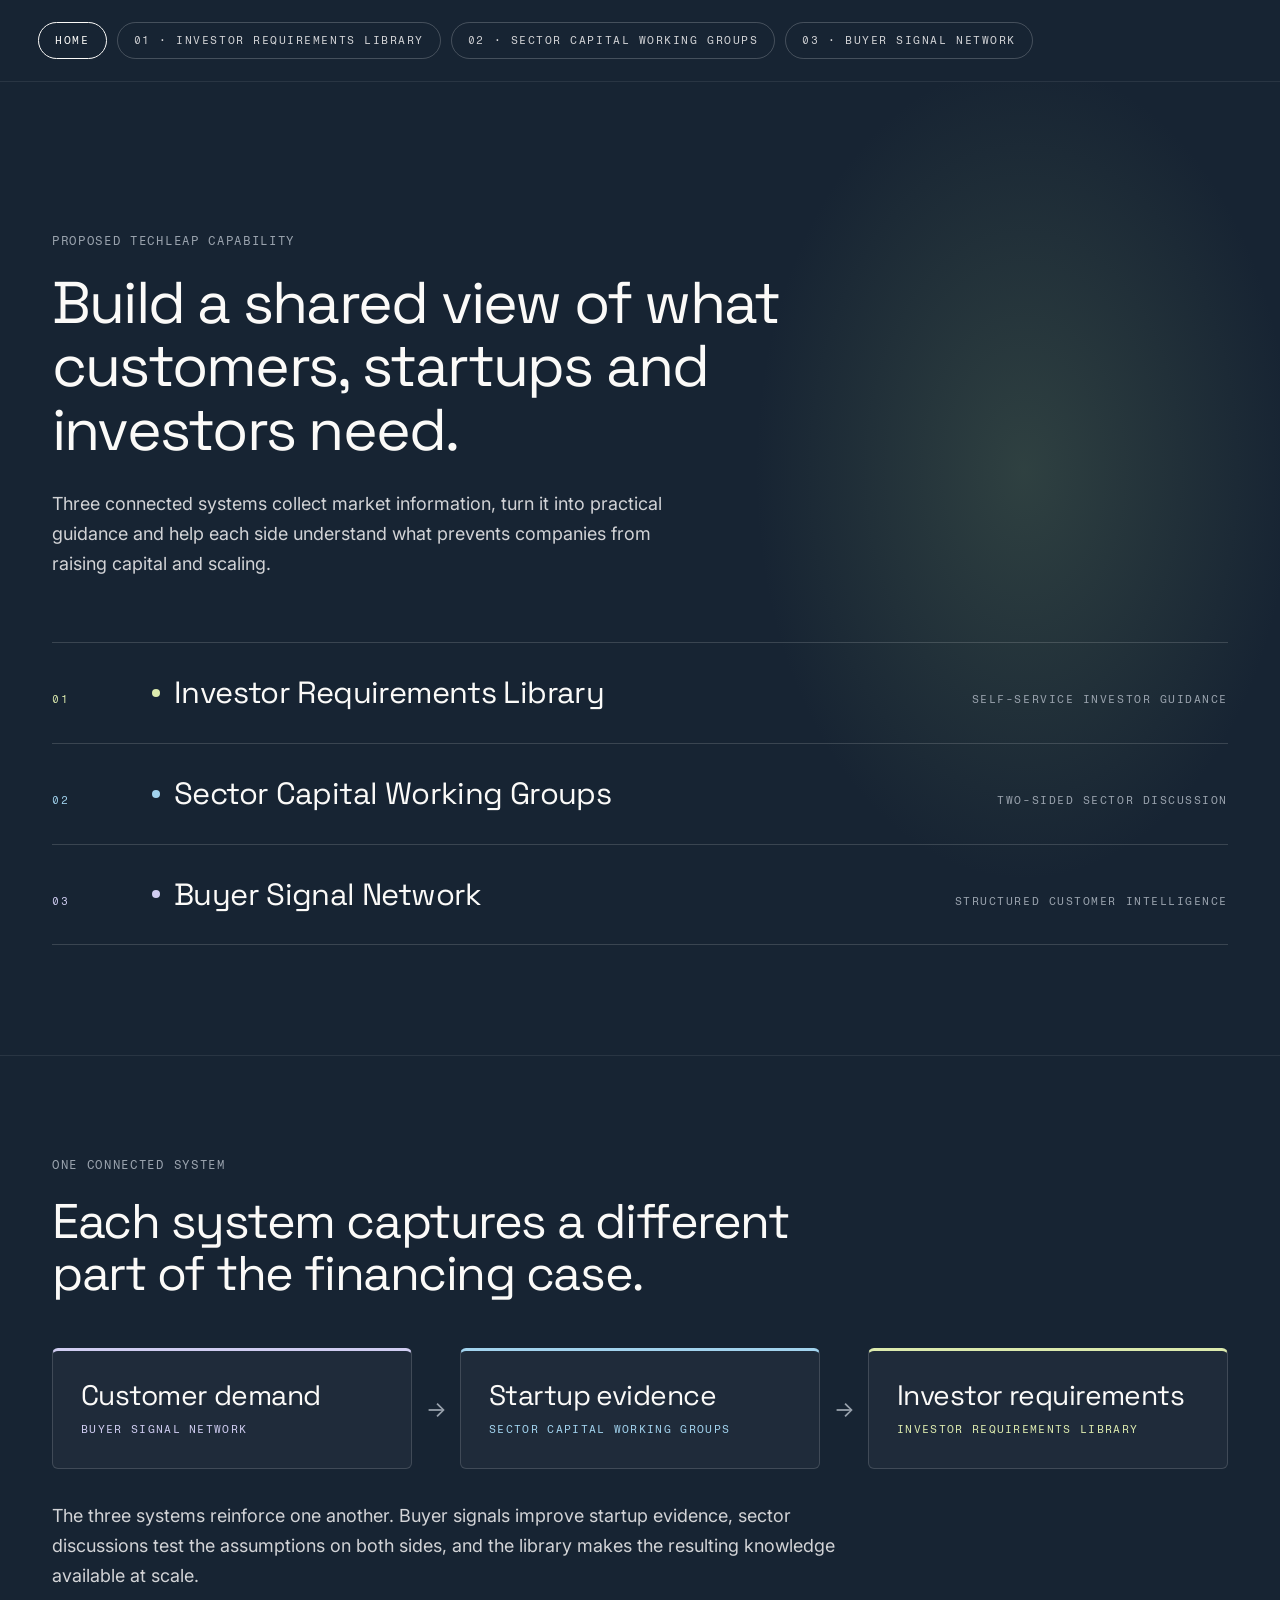
==== commit 527ca316: "Bridge site: Idea 3 Buyer Signal Network, new hero, updated idea labels, connected-system summary on" ====
--- a/bridge/index.html
+++ b/bridge/index.html
@@ -10,10 +10,10 @@
 <link rel="preconnect" href="https://fonts.googleapis.com">
 <link rel="preconnect" href="https://fonts.gstatic.com" crossorigin>
 <link href="https://fonts.googleapis.com/css2?family=Space+Grotesk:wght@300;400;500&family=Inter:wght@400;500&family=Fragment+Mono&display=swap" rel="stylesheet">
-<link rel="stylesheet" href="styles.css?v=14">
-<link rel="stylesheet" href="case.css?v=14">
-<link rel="stylesheet" href="bridge.css?v=14">
-<script defer src="app.js?v=14"></script>
+<link rel="stylesheet" href="styles.css?v=16">
+<link rel="stylesheet" href="case.css?v=16">
+<link rel="stylesheet" href="bridge.css?v=16">
+<script defer src="app.js?v=16"></script>
 </head>
 <body class="ir tl" data-view="thesis">
 <a class="skip" href="#thesis">Skip to content</a>
@@ -24,7 +24,7 @@
     <a class="c0" href="#thesis">Home</a>
     <a class="c1" href="#idea1">01 · Investor Requirements Library</a>
     <a class="c2" href="#idea2">02 · Sector Capital Working Groups</a>
-    <a class="nav-ph c3" href="#idea3">03 · To be developed</a>
+    <a class="c3" href="#idea3">03 · Buyer Signal Network</a>
     <div class="mobile-nav-actions"></div>
   </nav>
   <div class="header-tools">
@@ -38,12 +38,13 @@
 <!-- Hero -->
 <section id="thesis" class="dark tl-hero" data-title="Three proposals">
     <div class="wrap">
-    <h1 class="reveal">A system of systems to bridge the investor-startup gap.</h1>
-    <p class="tl-intro reveal">Three delivery models for improving how startups and investors exchange information. The ideas can operate independently or reinforce one another.</p>
+    <p class="eyebrow reveal">Proposed Techleap capability</p>
+    <h1 class="reveal">Build a shared view of what customers, startups and investors need.</h1>
+    <p class="tl-intro reveal">Three connected systems collect market information, turn it into practical guidance and help each side understand what prevents companies from raising capital and scaling.</p>
     <div class="tl-ideas reveal">
-      <a class="tl-idea c1" href="#idea1"><span>01</span><b>Investor Requirements Library</b><small>Self-service information</small></a>
-      <a class="tl-idea c2" href="#idea2"><span>02</span><b>Sector Capital Working Groups</b><small>Facilitated discussion</small></a>
-      <a class="tl-idea ph c3" href="#idea3"><span>03</span><b>To be developed</b><small>Alternative model</small></a>
+      <a class="tl-idea c1" href="#idea1"><span>01</span><b>Investor Requirements Library</b><small>Self-service investor guidance</small></a>
+      <a class="tl-idea c2" href="#idea2"><span>02</span><b>Sector Capital Working Groups</b><small>Two-sided sector discussion</small></a>
+      <a class="tl-idea c3" href="#idea3"><span>03</span><b>Buyer Signal Network</b><small>Structured customer intelligence</small></a>
     </div>
   </div>
 </section>
@@ -191,15 +192,71 @@
   </div>
 </section>
 
-<!-- Idea 3: placeholder page -->
-<section id="idea3" class="light tl-idea-sec" data-title="Idea 03" data-noslide>
+<!-- Idea 3 -->
+<section id="idea3" class="light tl-idea-sec" data-title="Buyer Signal Network">
   <div class="wrap">
     <a class="tl-back" href="#thesis">← Home</a>
     <div class="tl-idea-head">
-      <p class="eyebrow">Idea 03</p>
-      <h2>To be developed</h2>
-      <p class="tl-summary">Alternative model</p>
-    </div>
+      <p class="eyebrow reveal">Idea 03</p>
+      <h2 class="reveal">Buyer Signal Network</h2>
+      <p class="tl-summary reveal">Collect structured information from potential customers about the problems they need solved, the evidence they require and the barriers that prevent them from adopting new technology.</p>
+      <div class="tl-mode solo reveal"><span class="tag">Structured customer intelligence</span></div>
+    </div>
+
+    <div class="tl-block reveal">
+      <span class="tag">The problem</span>
+      <div class="tl-lead-group">
+        <p class="tl-lead">Startups often rely on individual interviews, pilot interest and market forecasts to demonstrate demand.</p>
+        <p class="tl-lead">Investors cannot always determine whether this represents a real customer need, while information about purchasing requirements remains fragmented across potential buyers.</p>
+      </div>
+    </div>
+
+    <div class="tl-block reveal">
+      <span class="tag">How it works</span>
+      <ol class="tl-steps flow">
+        <li><b>1 · Define the buyer need</b><p>Potential customers provide structured information on:</p><ul class="tl-list"><li>The problem they need solved</li><li>The limitations and cost of the current solution</li><li>Required performance</li><li>Acceptable economics</li><li>Validation or certification requirements</li><li>Procurement timelines</li><li>Internal barriers to adoption</li></ul></li>
+        <li><b>2 · Combine related signals</b><p>Group similar needs across customers within the same sector.</p><p>Show which requirements are widely shared and which apply only to individual buyers.</p></li>
+        <li><b>3 · Map relevant technologies</b><p>Startups explain how their technology addresses the need and provide the evidence currently available.</p><p>The platform shows where a relevant solution exists and what remains unproven.</p></li>
+        <li><b>4 · Capture the buyer response</b><p>Buyers state:</p><ul class="tl-list"><li>Whether the proposed solution addresses the problem</li><li>Which evidence is still missing</li><li>What would be required for a pilot or procurement process</li><li>Which commercial or operational barriers remain</li></ul></li>
+      </ol>
+    </div>
+
+    <div class="tl-block reveal">
+      <span class="tag">What it provides</span>
+      <div class="tl-grid three">
+        <div class="tl-card"><span class="tag">For startups</span><ul class="tl-list"><li>Problems customers are actively trying to solve</li><li>Evidence required for adoption</li><li>Purchasing and validation requirements</li><li>Reasons promising technologies fail to convert into sales</li></ul></div>
+        <div class="tl-card"><span class="tag">For investors</span><ul class="tl-list"><li>Whether several customers share the problem</li><li>How valuable and urgent the problem is</li><li>Which commercial assumptions remain unverified</li><li>How long adoption may take</li></ul></div>
+        <div class="tl-card"><span class="tag">For buyers</span><ul class="tl-list"><li>Technologies that may address their needs</li><li>How other buyers define the same problem</li><li>Shared validation or procurement barriers</li><li>Opportunities to coordinate industry requirements</li></ul></div>
+      </div>
+    </div>
+
+    <div class="tl-grid reveal">
+      <div class="tl-card wide">
+        <span class="tag">The benefit</span>
+        <p>Startups gain clearer evidence of what customers need. Investors receive a stronger basis for assessing commercial demand. Buyers gain visibility into relevant technologies and the barriers they share with other organisations.</p>
+      </div>
+    </div>
+
+    <div class="tl-boundary reveal">
+      <p>This is not an advance market commitment.</p>
+      <p>Buyers do not reserve funding, guarantee purchases or endorse individual suppliers. The system captures demand and adoption requirements. Any later procurement programme or purchase commitment would be developed separately.</p>
+    </div>
+  </div>
+</section>
+
+<!-- Connected system summary (shown on the home view) -->
+<section id="system" class="dark tl-system" data-title="One connected system">
+  <div class="wrap">
+    <p class="eyebrow reveal">One connected system</p>
+    <h2 class="reveal">Each system captures a different part of the financing case.</h2>
+    <div class="sys-flow reveal">
+      <a class="sys-node c3" href="#idea3"><b>Customer demand</b><span>Buyer Signal Network</span></a>
+      <i aria-hidden="true">→</i>
+      <a class="sys-node c2" href="#idea2"><b>Startup evidence</b><span>Sector Capital Working Groups</span></a>
+      <i aria-hidden="true">→</i>
+      <a class="sys-node c1" href="#idea1"><b>Investor requirements</b><span>Investor Requirements Library</span></a>
+    </div>
+    <p class="sys-note reveal">The three systems reinforce one another. Buyer signals improve startup evidence, sector discussions test the assumptions on both sides, and the library makes the resulting knowledge available at scale.</p>
   </div>
 </section>
 
--- a/bridge/bridge.css
+++ b/bridge/bridge.css
@@ -210,3 +210,38 @@
 .tl .tl-hero:has(.tl-idea.c1:hover){--glow:#dceaae4d}
 .tl .tl-hero:has(.tl-idea.c2:hover){--glow:#a2d3ee4d}
 .tl .tl-hero:has(.tl-idea.c3:hover){--glow:#d0cdf14d}
+
+/* Idea 3 */
+.tl .tl-mode.solo{grid-template-columns:1fr;max-width:none;width:max-content;max-width:100%}
+.tl .tl-steps.flow{grid-template-columns:repeat(4,1fr);margin-top:0}
+.tl .tl-steps.flow>li{position:relative}
+.tl .tl-steps.flow>li+li::before{content:'→';position:absolute;left:-9px;top:22px;width:18px;text-align:center;background:var(--paper);color:#6b7280;font-size:14px;line-height:1.4}
+.tl .tl-grid.three{grid-template-columns:repeat(3,1fr);border-top:0}
+.tl .tl-grid.three .tl-card{padding:0 28px 0 0}
+.tl .tl-grid.three .tl-card+.tl-card{padding-left:28px}
+.tl .tl-card.wide{grid-column:1/-1;padding-right:0}
+.tl .tl-card.wide p{max-width:80ch}
+.tl .tl-boundary p+p{margin-top:8px}
+
+/* Connected system summary on the home view */
+body.tl:not(.presenting)[data-view="thesis"] #system{display:block}
+.tl .tl-system{padding:100px 0 120px;border-top:1px solid #ffffff14}
+.tl .tl-system h2{color:var(--paper);max-width:26ch}
+.tl .sys-flow{display:grid;grid-template-columns:1fr 48px 1fr 48px 1fr;align-items:stretch;margin-top:48px}
+.tl .sys-node{display:grid;gap:10px;align-content:start;padding:28px 28px 30px;border:1px solid #ffffff26;border-top:3px solid var(--c);border-radius:6px;background:#1f2b3a;text-decoration:none;transition:background .2s,border-color .2s}
+.tl .sys-node:hover{background:#243244;border-color:#ffffff40;border-top-color:var(--c)}
+.tl .sys-node b{font-family:"Space Grotesk",sans-serif;font-weight:400;font-size:clamp(22px,2.2vw,30px);letter-spacing:-.02em;line-height:1.15;color:var(--paper)}
+.tl .sys-node span{font-family:"Fragment Mono",monospace;text-transform:uppercase;letter-spacing:.12em;font-size:11px;color:var(--c)}
+.tl .sys-flow i{display:grid;place-items:center;font-style:normal;font-size:22px;color:#9aa3ae}
+.tl .sys-note{margin-top:32px;font-size:18px;line-height:1.65;max-width:72ch;color:#d2d3d6}
+@media(max-width:1000px){
+  .tl .tl-steps.flow{grid-template-columns:1fr 1fr}
+  .tl .tl-steps.flow>li+li::before{display:none}
+  .tl .tl-grid.three{grid-template-columns:1fr}
+  .tl .tl-grid.three .tl-card,.tl .tl-grid.three .tl-card+.tl-card{padding:20px 0;border-left:0}
+  .tl .tl-grid.three .tl-card+.tl-card{border-top:1px solid var(--rule)}
+  .tl .sys-flow{grid-template-columns:1fr}
+  .tl .sys-flow i{transform:rotate(90deg);height:40px}
+}
+@media(max-width:760px){.tl .tl-steps.flow{grid-template-columns:1fr}.tl .tl-mode.solo{width:auto}}
+.tl main>section:focus,.tl main>section:focus-visible{outline:none}
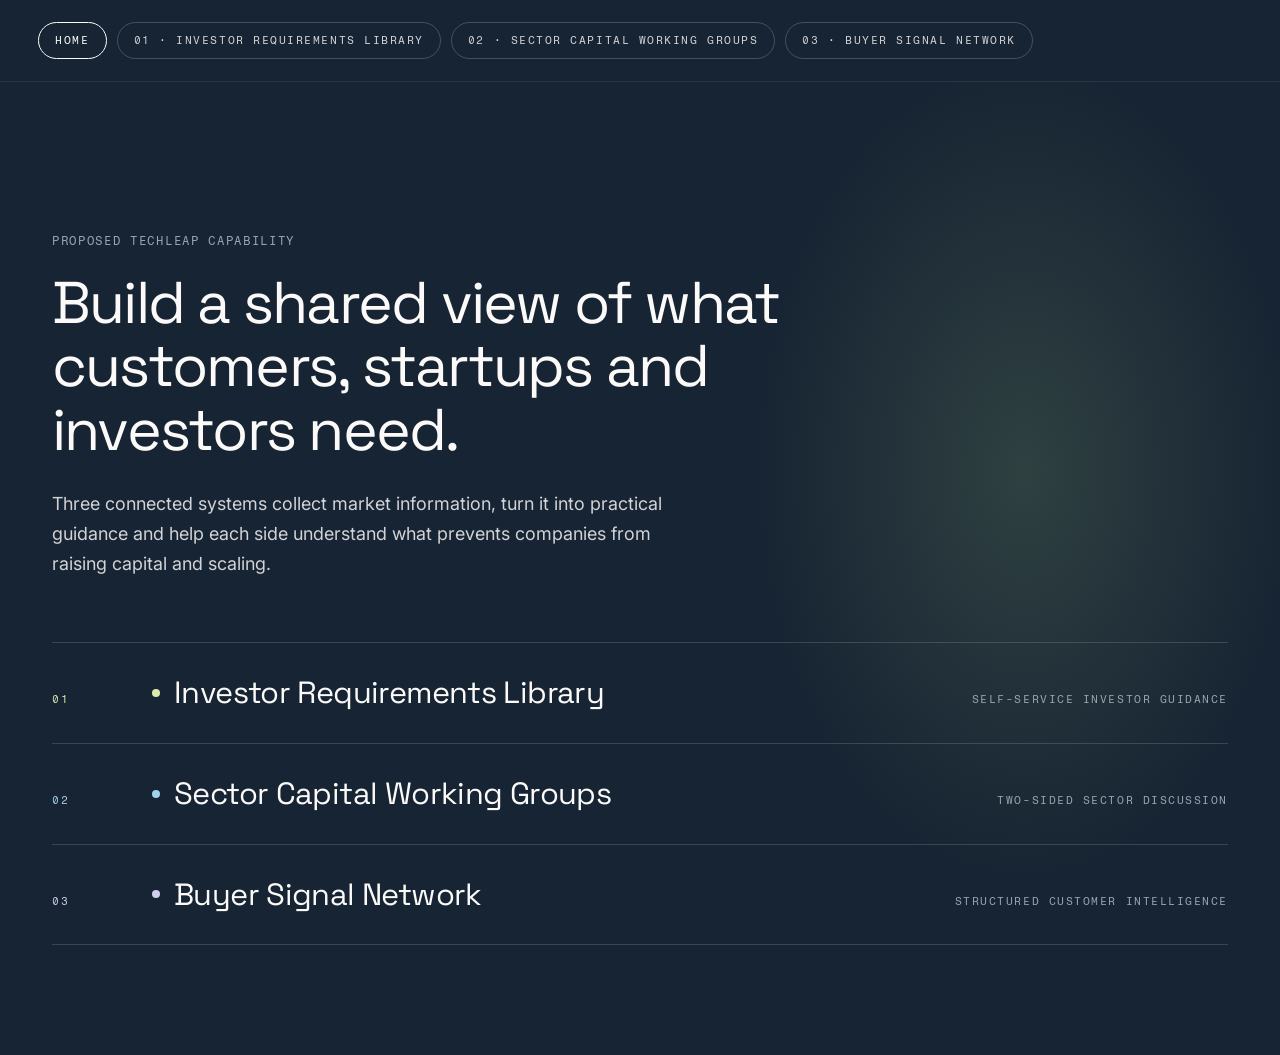
==== commit 29f27490: "Bridge site: connected-system summary removed Co-Authored-By: Claude Opus 5.5 <noreply@anthropic.com" ====
--- a/bridge/index.html
+++ b/bridge/index.html
@@ -10,10 +10,10 @@
 <link rel="preconnect" href="https://fonts.googleapis.com">
 <link rel="preconnect" href="https://fonts.gstatic.com" crossorigin>
 <link href="https://fonts.googleapis.com/css2?family=Space+Grotesk:wght@300;400;500&family=Inter:wght@400;500&family=Fragment+Mono&display=swap" rel="stylesheet">
-<link rel="stylesheet" href="styles.css?v=16">
-<link rel="stylesheet" href="case.css?v=16">
-<link rel="stylesheet" href="bridge.css?v=16">
-<script defer src="app.js?v=16"></script>
+<link rel="stylesheet" href="styles.css?v=18">
+<link rel="stylesheet" href="case.css?v=18">
+<link rel="stylesheet" href="bridge.css?v=18">
+<script defer src="app.js?v=18"></script>
 </head>
 <body class="ir tl" data-view="thesis">
 <a class="skip" href="#thesis">Skip to content</a>
@@ -29,7 +29,6 @@
   </nav>
   <div class="header-tools">
     <button class="quiet menu-toggle" id="menu-toggle" aria-expanded="false" aria-controls="main-nav">Menu <span aria-hidden="true">☰</span></button>
-    <span class="temperature" aria-label="Reading progress">0%</span>
   </div>
 </header>
 
@@ -244,21 +243,6 @@
   </div>
 </section>
 
-<!-- Connected system summary (shown on the home view) -->
-<section id="system" class="dark tl-system" data-title="One connected system">
-  <div class="wrap">
-    <p class="eyebrow reveal">One connected system</p>
-    <h2 class="reveal">Each system captures a different part of the financing case.</h2>
-    <div class="sys-flow reveal">
-      <a class="sys-node c3" href="#idea3"><b>Customer demand</b><span>Buyer Signal Network</span></a>
-      <i aria-hidden="true">→</i>
-      <a class="sys-node c2" href="#idea2"><b>Startup evidence</b><span>Sector Capital Working Groups</span></a>
-      <i aria-hidden="true">→</i>
-      <a class="sys-node c1" href="#idea1"><b>Investor requirements</b><span>Investor Requirements Library</span></a>
-    </div>
-    <p class="sys-note reveal">The three systems reinforce one another. Buyer signals improve startup evidence, sector discussions test the assumptions on both sides, and the library makes the resulting knowledge available at scale.</p>
-  </div>
-</section>
 
 </main>
 
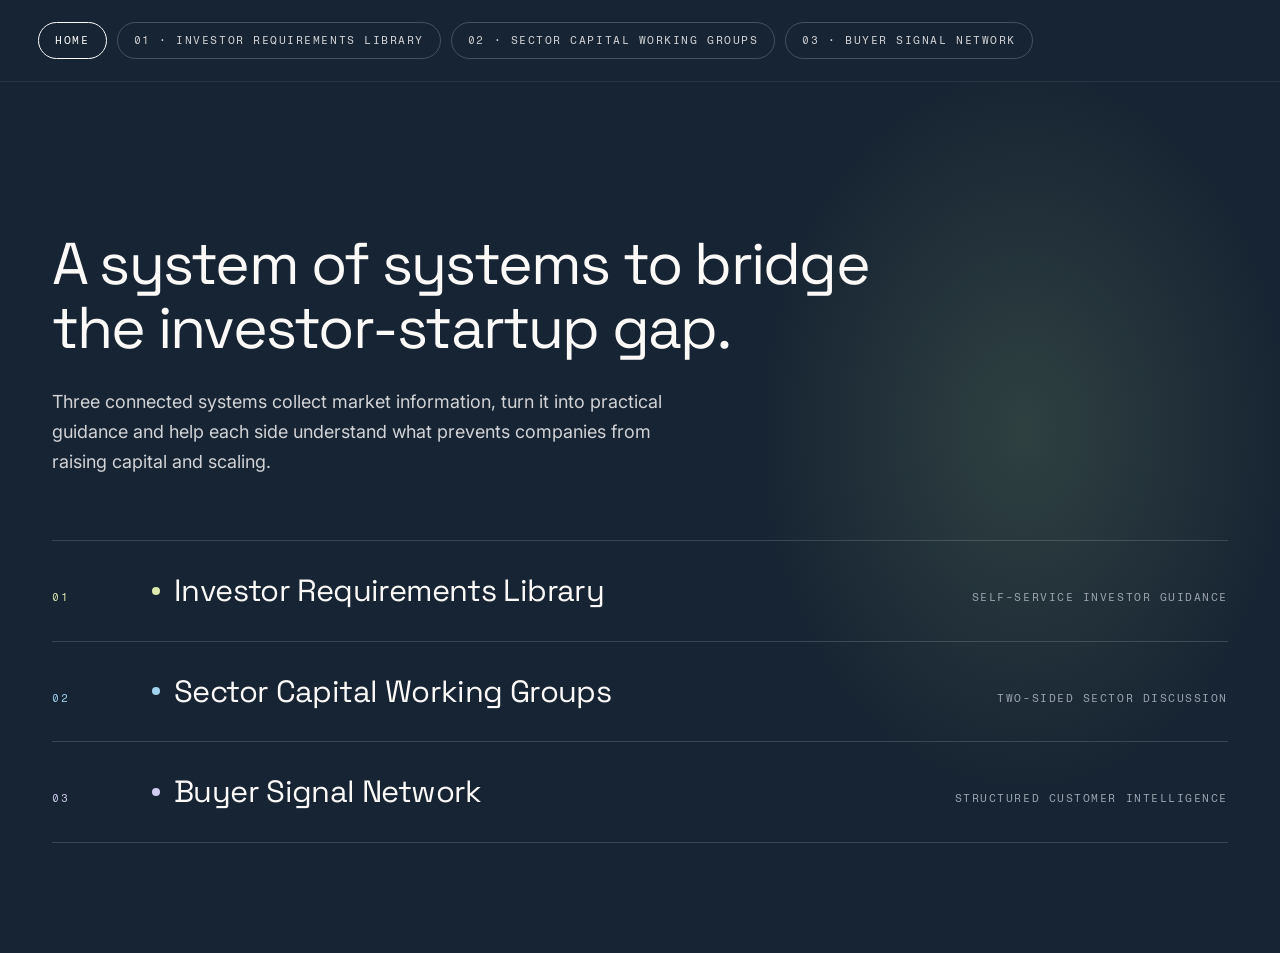
==== commit 846c1137: "Bridge site: earlier headline restored; eyebrow removed Co-Authored-By: Claude Opus 5.5 <noreply@ant" ====
--- a/bridge/index.html
+++ b/bridge/index.html
@@ -10,10 +10,10 @@
 <link rel="preconnect" href="https://fonts.googleapis.com">
 <link rel="preconnect" href="https://fonts.gstatic.com" crossorigin>
 <link href="https://fonts.googleapis.com/css2?family=Space+Grotesk:wght@300;400;500&family=Inter:wght@400;500&family=Fragment+Mono&display=swap" rel="stylesheet">
-<link rel="stylesheet" href="styles.css?v=18">
-<link rel="stylesheet" href="case.css?v=18">
-<link rel="stylesheet" href="bridge.css?v=18">
-<script defer src="app.js?v=18"></script>
+<link rel="stylesheet" href="styles.css?v=19">
+<link rel="stylesheet" href="case.css?v=19">
+<link rel="stylesheet" href="bridge.css?v=19">
+<script defer src="app.js?v=19"></script>
 </head>
 <body class="ir tl" data-view="thesis">
 <a class="skip" href="#thesis">Skip to content</a>
@@ -37,8 +37,7 @@
 <!-- Hero -->
 <section id="thesis" class="dark tl-hero" data-title="Three proposals">
     <div class="wrap">
-    <p class="eyebrow reveal">Proposed Techleap capability</p>
-    <h1 class="reveal">Build a shared view of what customers, startups and investors need.</h1>
+    <h1 class="reveal">A system of systems to bridge the investor-startup gap.</h1>
     <p class="tl-intro reveal">Three connected systems collect market information, turn it into practical guidance and help each side understand what prevents companies from raising capital and scaling.</p>
     <div class="tl-ideas reveal">
       <a class="tl-idea c1" href="#idea1"><span>01</span><b>Investor Requirements Library</b><small>Self-service investor guidance</small></a>
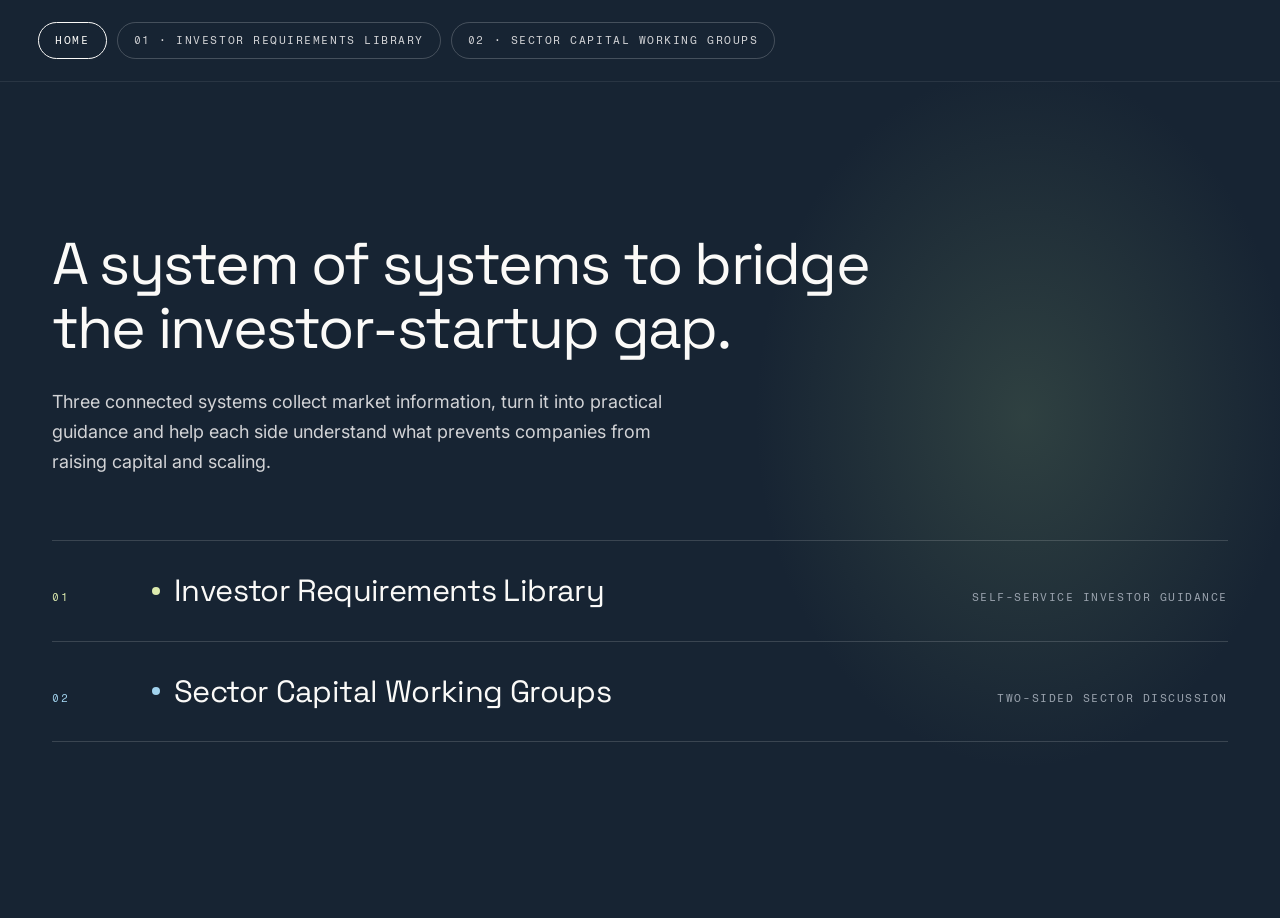
==== commit 32459afb: "Bridge site: Idea 3 removed Co-Authored-By: Claude Opus 5.5 <noreply@anthropic.com>" ====
--- a/bridge/index.html
+++ b/bridge/index.html
@@ -10,10 +10,10 @@
 <link rel="preconnect" href="https://fonts.googleapis.com">
 <link rel="preconnect" href="https://fonts.gstatic.com" crossorigin>
 <link href="https://fonts.googleapis.com/css2?family=Space+Grotesk:wght@300;400;500&family=Inter:wght@400;500&family=Fragment+Mono&display=swap" rel="stylesheet">
-<link rel="stylesheet" href="styles.css?v=19">
-<link rel="stylesheet" href="case.css?v=19">
-<link rel="stylesheet" href="bridge.css?v=19">
-<script defer src="app.js?v=19"></script>
+<link rel="stylesheet" href="styles.css?v=20">
+<link rel="stylesheet" href="case.css?v=20">
+<link rel="stylesheet" href="bridge.css?v=20">
+<script defer src="app.js?v=20"></script>
 </head>
 <body class="ir tl" data-view="thesis">
 <a class="skip" href="#thesis">Skip to content</a>
@@ -24,7 +24,6 @@
     <a class="c0" href="#thesis">Home</a>
     <a class="c1" href="#idea1">01 · Investor Requirements Library</a>
     <a class="c2" href="#idea2">02 · Sector Capital Working Groups</a>
-    <a class="c3" href="#idea3">03 · Buyer Signal Network</a>
     <div class="mobile-nav-actions"></div>
   </nav>
   <div class="header-tools">
@@ -42,7 +41,6 @@
     <div class="tl-ideas reveal">
       <a class="tl-idea c1" href="#idea1"><span>01</span><b>Investor Requirements Library</b><small>Self-service investor guidance</small></a>
       <a class="tl-idea c2" href="#idea2"><span>02</span><b>Sector Capital Working Groups</b><small>Two-sided sector discussion</small></a>
-      <a class="tl-idea c3" href="#idea3"><span>03</span><b>Buyer Signal Network</b><small>Structured customer intelligence</small></a>
     </div>
   </div>
 </section>
@@ -190,57 +188,6 @@
   </div>
 </section>
 
-<!-- Idea 3 -->
-<section id="idea3" class="light tl-idea-sec" data-title="Buyer Signal Network">
-  <div class="wrap">
-    <a class="tl-back" href="#thesis">← Home</a>
-    <div class="tl-idea-head">
-      <p class="eyebrow reveal">Idea 03</p>
-      <h2 class="reveal">Buyer Signal Network</h2>
-      <p class="tl-summary reveal">Collect structured information from potential customers about the problems they need solved, the evidence they require and the barriers that prevent them from adopting new technology.</p>
-      <div class="tl-mode solo reveal"><span class="tag">Structured customer intelligence</span></div>
-    </div>
-
-    <div class="tl-block reveal">
-      <span class="tag">The problem</span>
-      <div class="tl-lead-group">
-        <p class="tl-lead">Startups often rely on individual interviews, pilot interest and market forecasts to demonstrate demand.</p>
-        <p class="tl-lead">Investors cannot always determine whether this represents a real customer need, while information about purchasing requirements remains fragmented across potential buyers.</p>
-      </div>
-    </div>
-
-    <div class="tl-block reveal">
-      <span class="tag">How it works</span>
-      <ol class="tl-steps flow">
-        <li><b>1 · Define the buyer need</b><p>Potential customers provide structured information on:</p><ul class="tl-list"><li>The problem they need solved</li><li>The limitations and cost of the current solution</li><li>Required performance</li><li>Acceptable economics</li><li>Validation or certification requirements</li><li>Procurement timelines</li><li>Internal barriers to adoption</li></ul></li>
-        <li><b>2 · Combine related signals</b><p>Group similar needs across customers within the same sector.</p><p>Show which requirements are widely shared and which apply only to individual buyers.</p></li>
-        <li><b>3 · Map relevant technologies</b><p>Startups explain how their technology addresses the need and provide the evidence currently available.</p><p>The platform shows where a relevant solution exists and what remains unproven.</p></li>
-        <li><b>4 · Capture the buyer response</b><p>Buyers state:</p><ul class="tl-list"><li>Whether the proposed solution addresses the problem</li><li>Which evidence is still missing</li><li>What would be required for a pilot or procurement process</li><li>Which commercial or operational barriers remain</li></ul></li>
-      </ol>
-    </div>
-
-    <div class="tl-block reveal">
-      <span class="tag">What it provides</span>
-      <div class="tl-grid three">
-        <div class="tl-card"><span class="tag">For startups</span><ul class="tl-list"><li>Problems customers are actively trying to solve</li><li>Evidence required for adoption</li><li>Purchasing and validation requirements</li><li>Reasons promising technologies fail to convert into sales</li></ul></div>
-        <div class="tl-card"><span class="tag">For investors</span><ul class="tl-list"><li>Whether several customers share the problem</li><li>How valuable and urgent the problem is</li><li>Which commercial assumptions remain unverified</li><li>How long adoption may take</li></ul></div>
-        <div class="tl-card"><span class="tag">For buyers</span><ul class="tl-list"><li>Technologies that may address their needs</li><li>How other buyers define the same problem</li><li>Shared validation or procurement barriers</li><li>Opportunities to coordinate industry requirements</li></ul></div>
-      </div>
-    </div>
-
-    <div class="tl-grid reveal">
-      <div class="tl-card wide">
-        <span class="tag">The benefit</span>
-        <p>Startups gain clearer evidence of what customers need. Investors receive a stronger basis for assessing commercial demand. Buyers gain visibility into relevant technologies and the barriers they share with other organisations.</p>
-      </div>
-    </div>
-
-    <div class="tl-boundary reveal">
-      <p>This is not an advance market commitment.</p>
-      <p>Buyers do not reserve funding, guarantee purchases or endorse individual suppliers. The system captures demand and adoption requirements. Any later procurement programme or purchase commitment would be developed separately.</p>
-    </div>
-  </div>
-</section>
 
 
 </main>
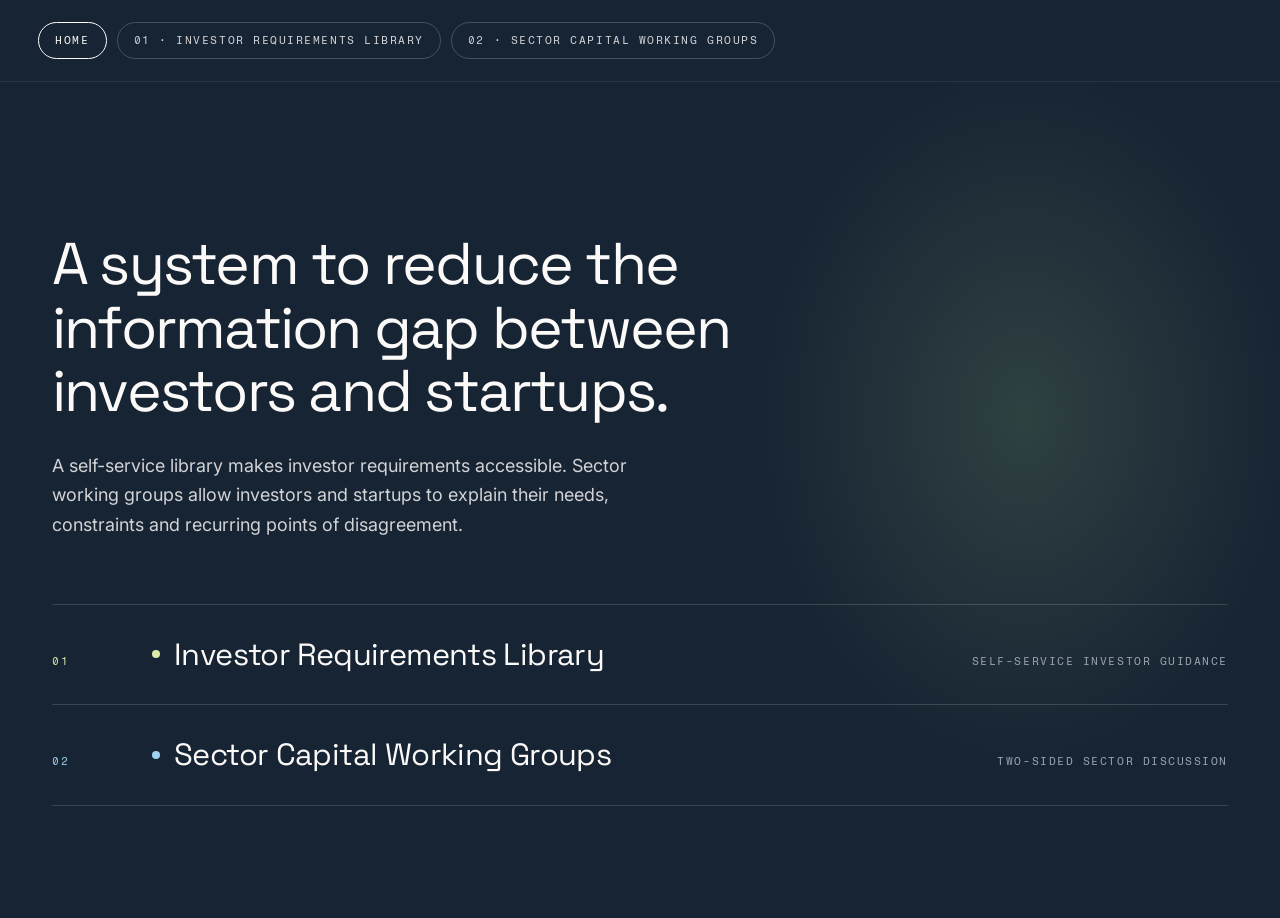
==== commit 5b4dc537: "Bridge site: new headline and intro; references to three systems removed Co-Authored-By: Claude Opus" ====
--- a/bridge/index.html
+++ b/bridge/index.html
@@ -4,16 +4,16 @@
 <meta charset="utf-8">
 <meta name="viewport" content="width=device-width,initial-scale=1">
 <title>Startup and Investor Information · Techleap</title>
-<meta name="description" content="Three ways to improve how startups and investors exchange information.">
+<meta name="description" content="A system to reduce the information gap between investors and startups.">
 <meta name="theme-color" content="#172433">
 <meta name="robots" content="noindex">
 <link rel="preconnect" href="https://fonts.googleapis.com">
 <link rel="preconnect" href="https://fonts.gstatic.com" crossorigin>
 <link href="https://fonts.googleapis.com/css2?family=Space+Grotesk:wght@300;400;500&family=Inter:wght@400;500&family=Fragment+Mono&display=swap" rel="stylesheet">
-<link rel="stylesheet" href="styles.css?v=20">
-<link rel="stylesheet" href="case.css?v=20">
-<link rel="stylesheet" href="bridge.css?v=20">
-<script defer src="app.js?v=20"></script>
+<link rel="stylesheet" href="styles.css?v=21">
+<link rel="stylesheet" href="case.css?v=21">
+<link rel="stylesheet" href="bridge.css?v=21">
+<script defer src="app.js?v=21"></script>
 </head>
 <body class="ir tl" data-view="thesis">
 <a class="skip" href="#thesis">Skip to content</a>
@@ -34,10 +34,10 @@
 <main>
 
 <!-- Hero -->
-<section id="thesis" class="dark tl-hero" data-title="Three proposals">
+<section id="thesis" class="dark tl-hero" data-title="Overview">
     <div class="wrap">
-    <h1 class="reveal">A system of systems to bridge the investor-startup gap.</h1>
-    <p class="tl-intro reveal">Three connected systems collect market information, turn it into practical guidance and help each side understand what prevents companies from raising capital and scaling.</p>
+    <h1 class="reveal">A system to reduce the information gap between investors and startups.</h1>
+    <p class="tl-intro reveal">A self-service library makes investor requirements accessible. Sector working groups allow investors and startups to explain their needs, constraints and recurring points of disagreement.</p>
     <div class="tl-ideas reveal">
       <a class="tl-idea c1" href="#idea1"><span>01</span><b>Investor Requirements Library</b><small>Self-service investor guidance</small></a>
       <a class="tl-idea c2" href="#idea2"><span>02</span><b>Sector Capital Working Groups</b><small>Two-sided sector discussion</small></a>
